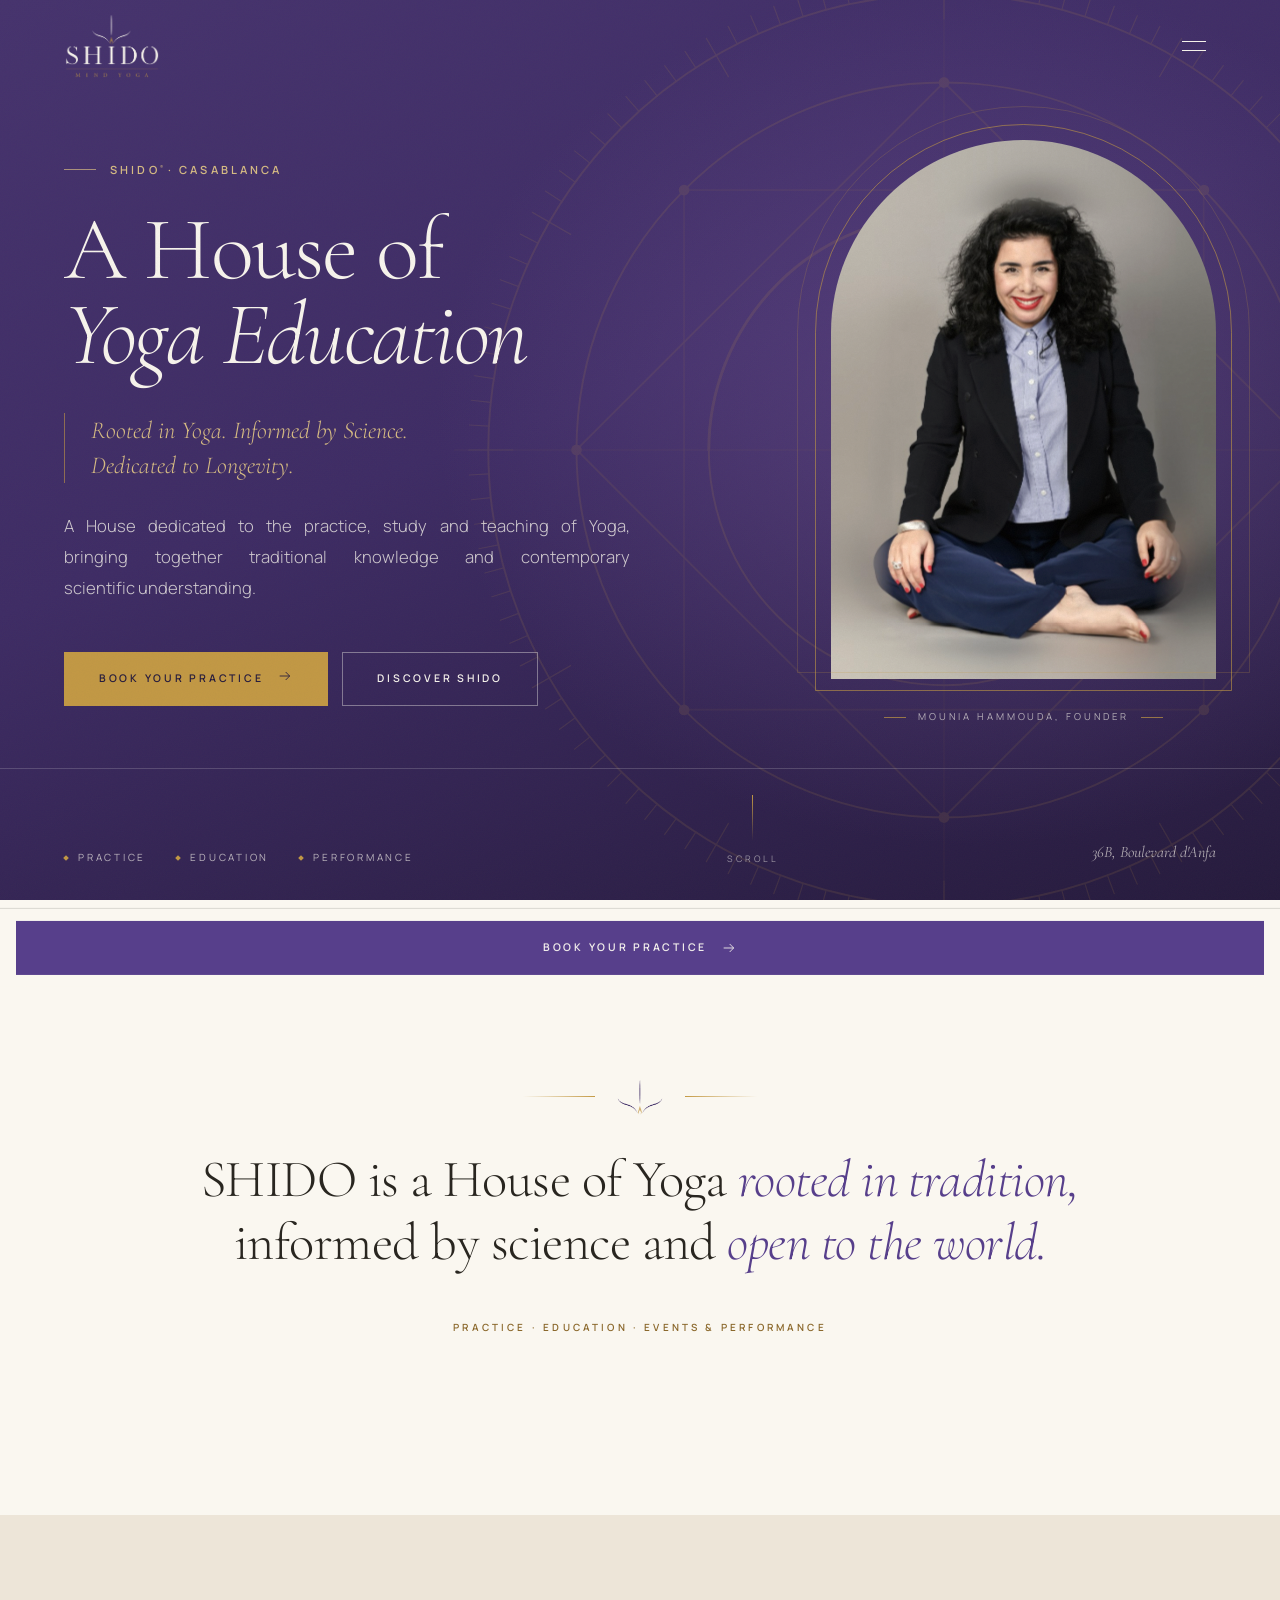
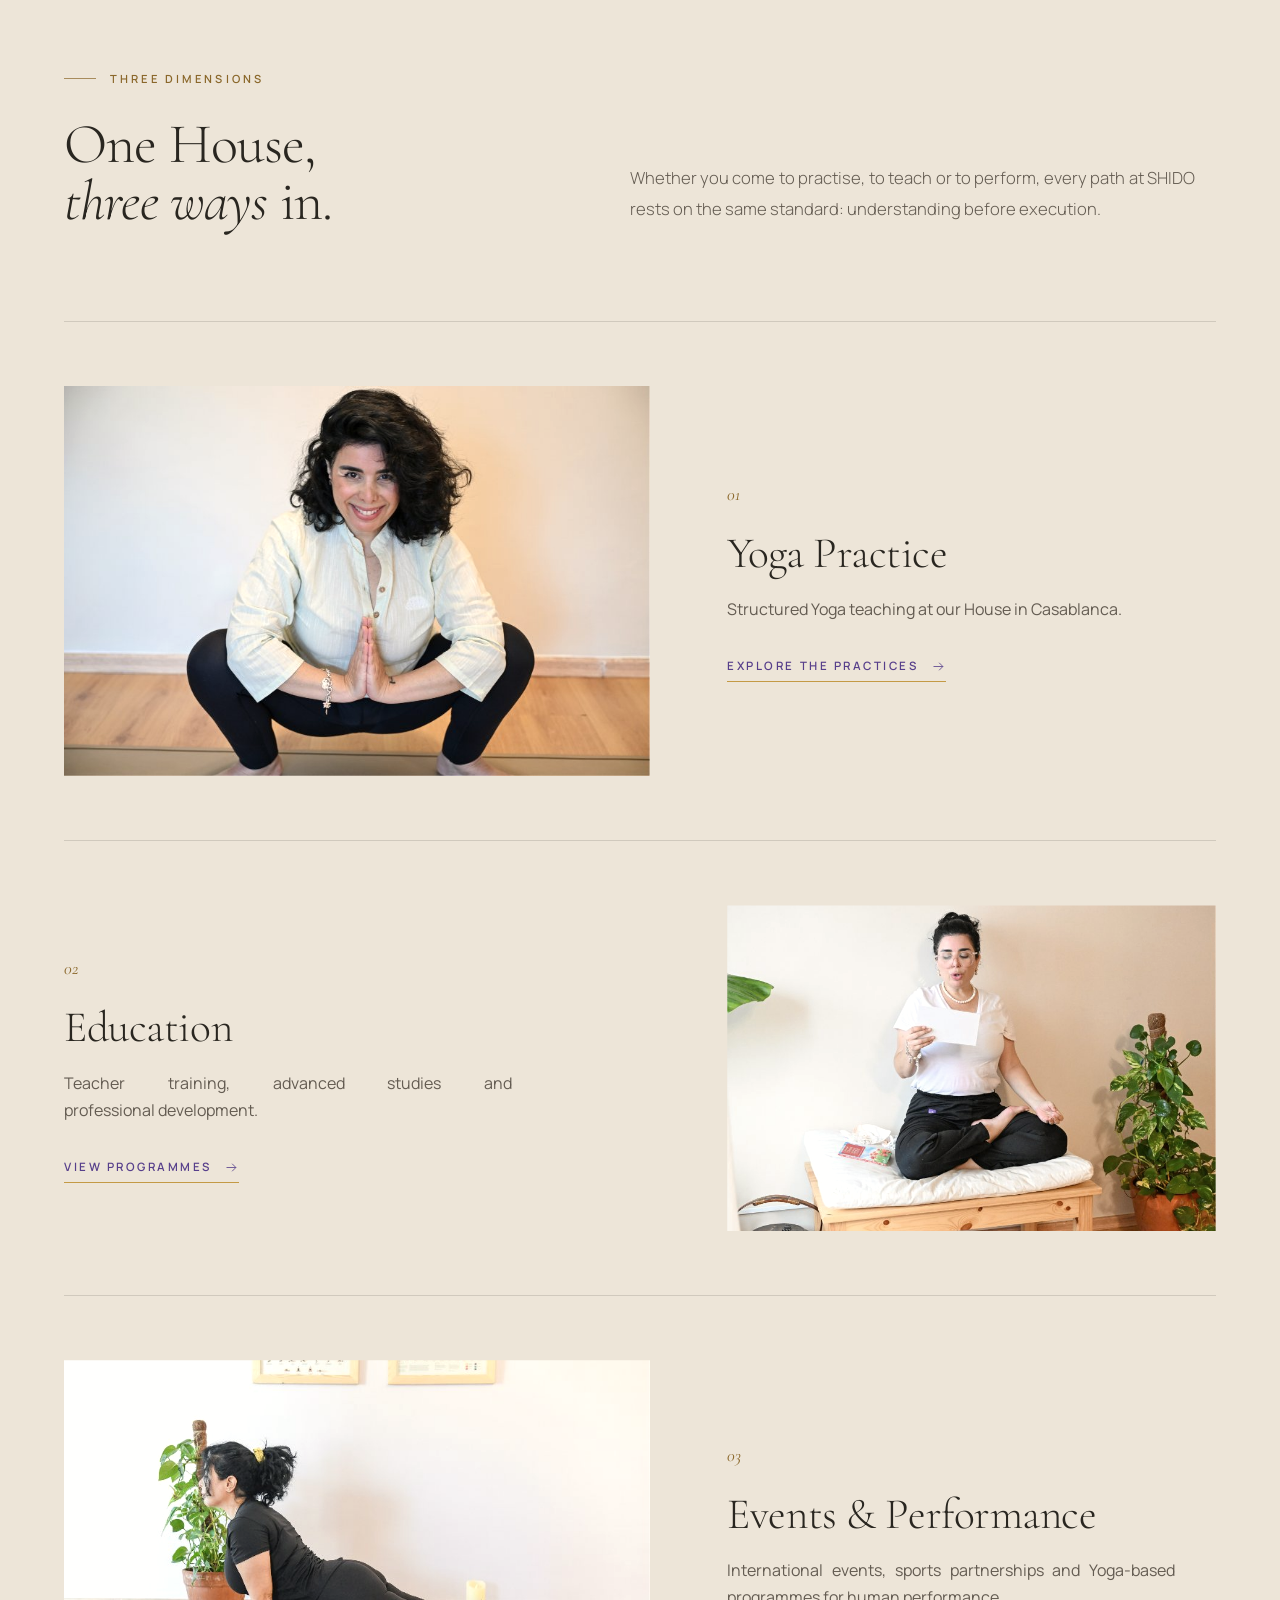
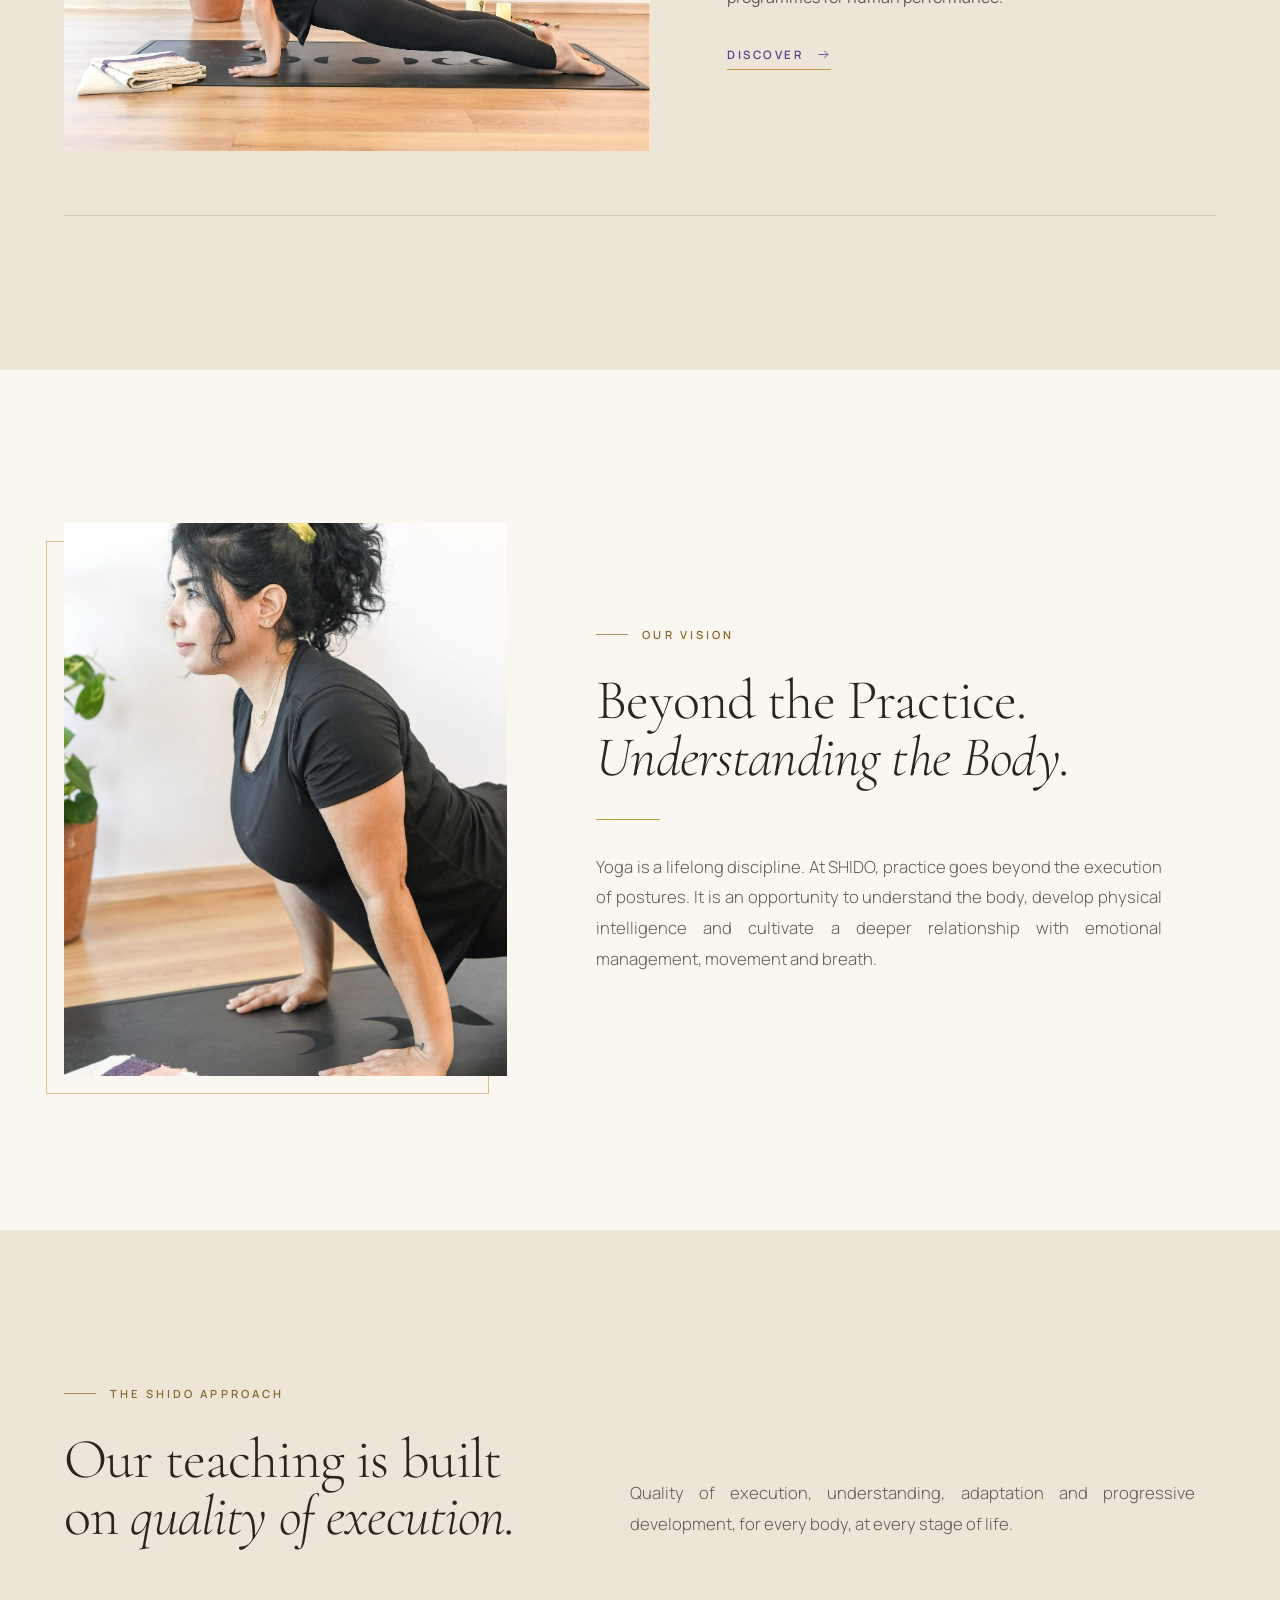
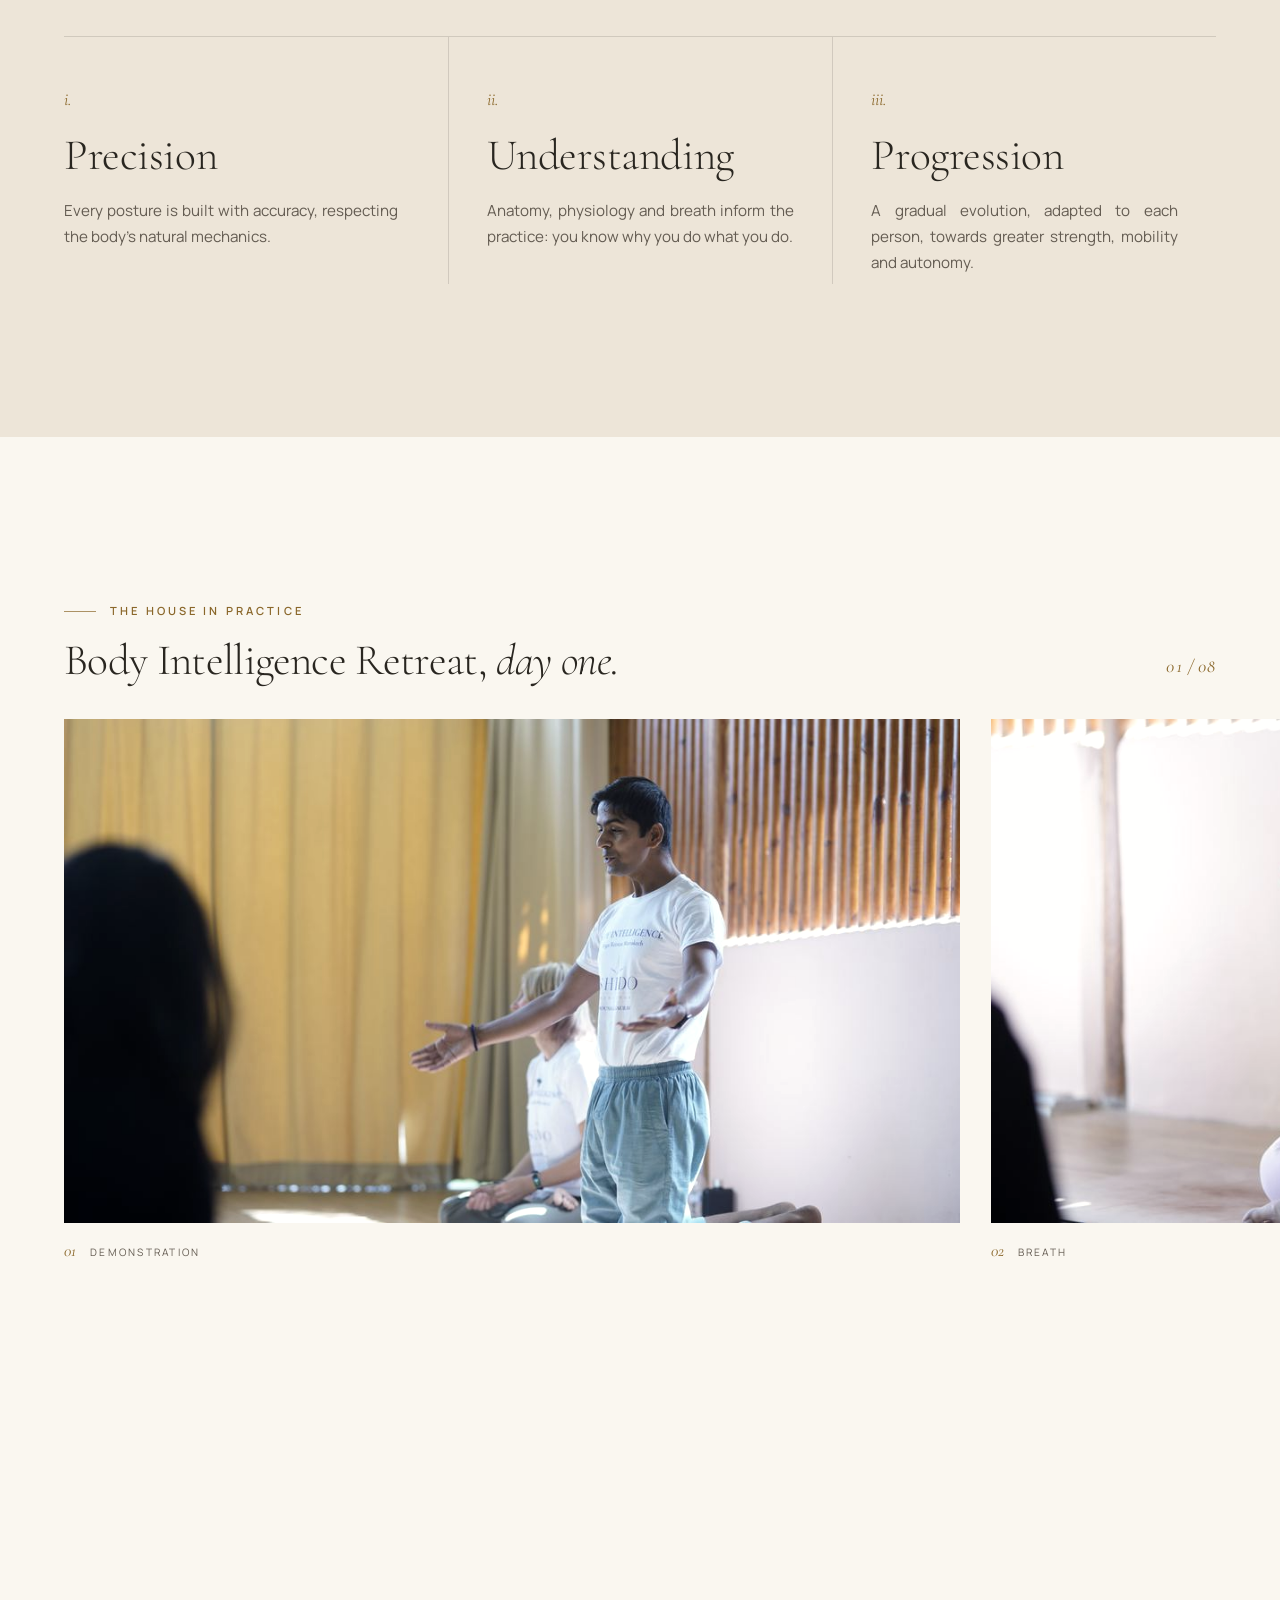
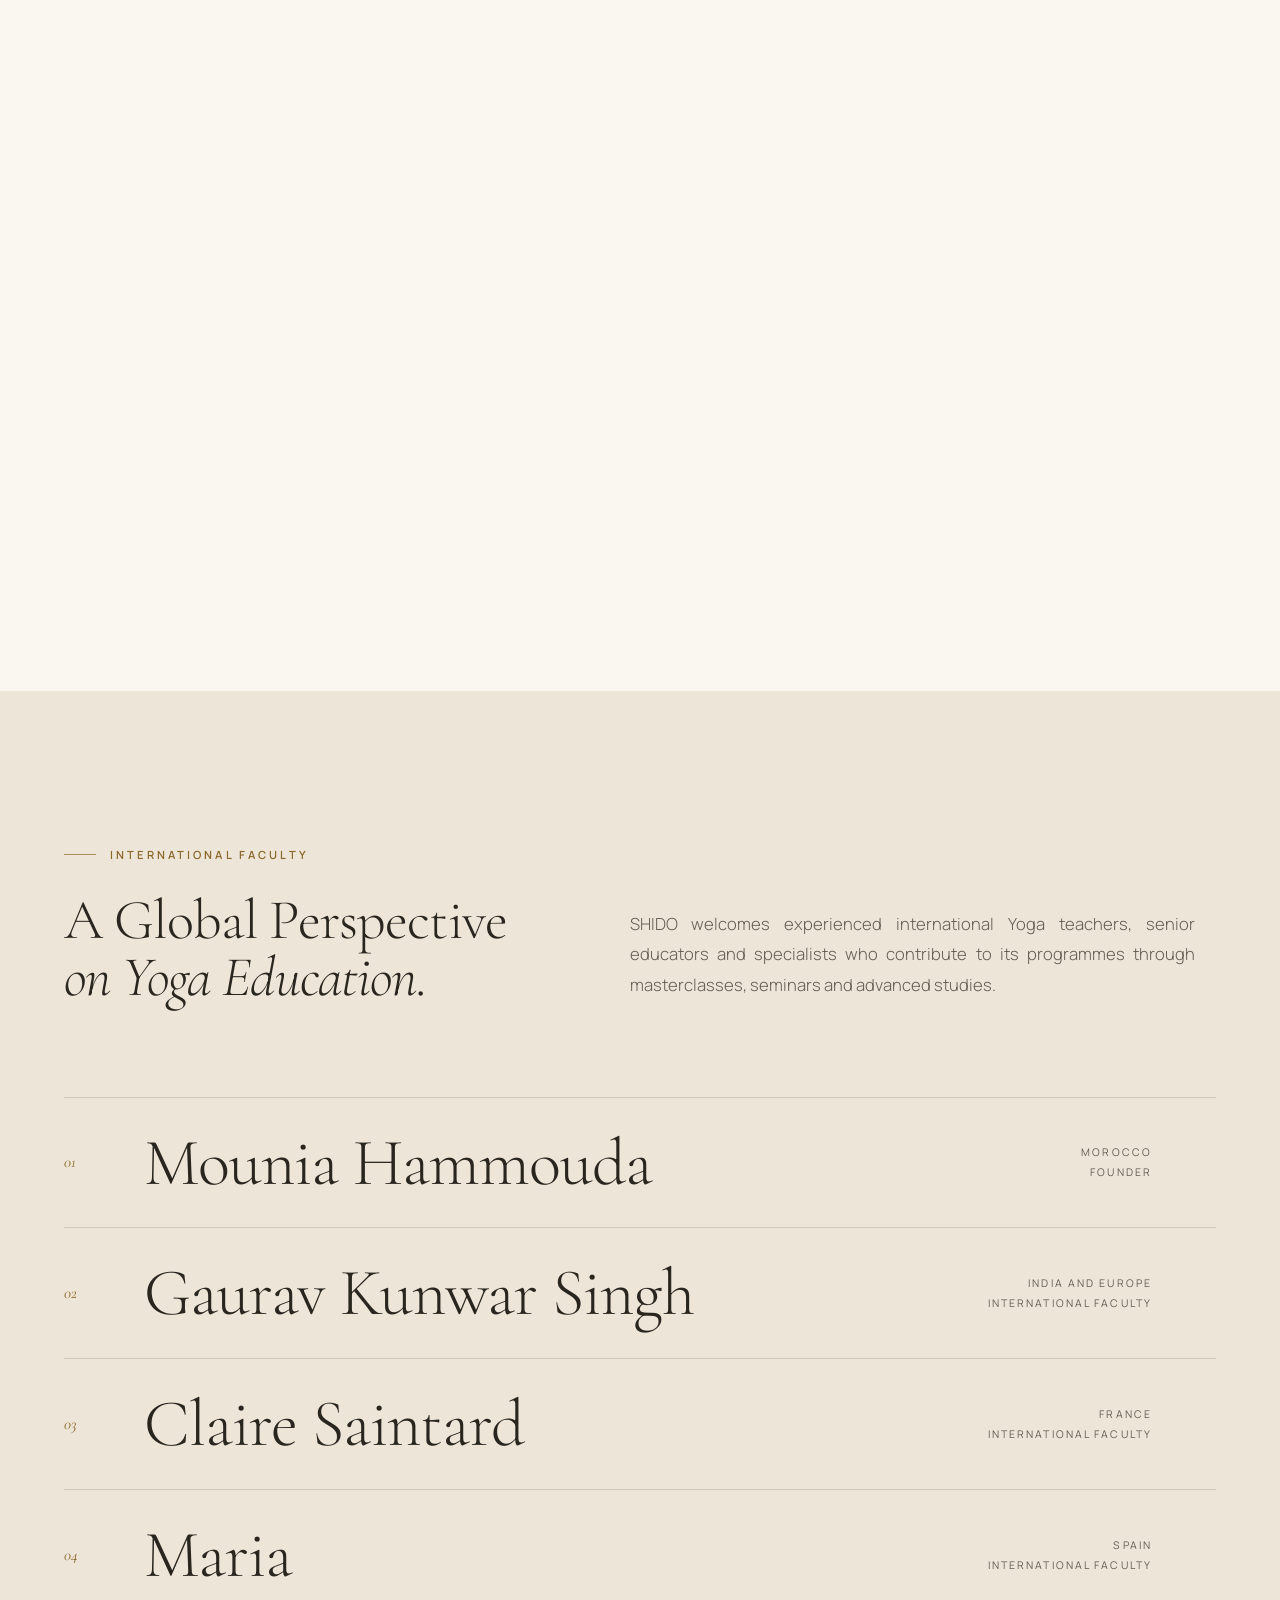
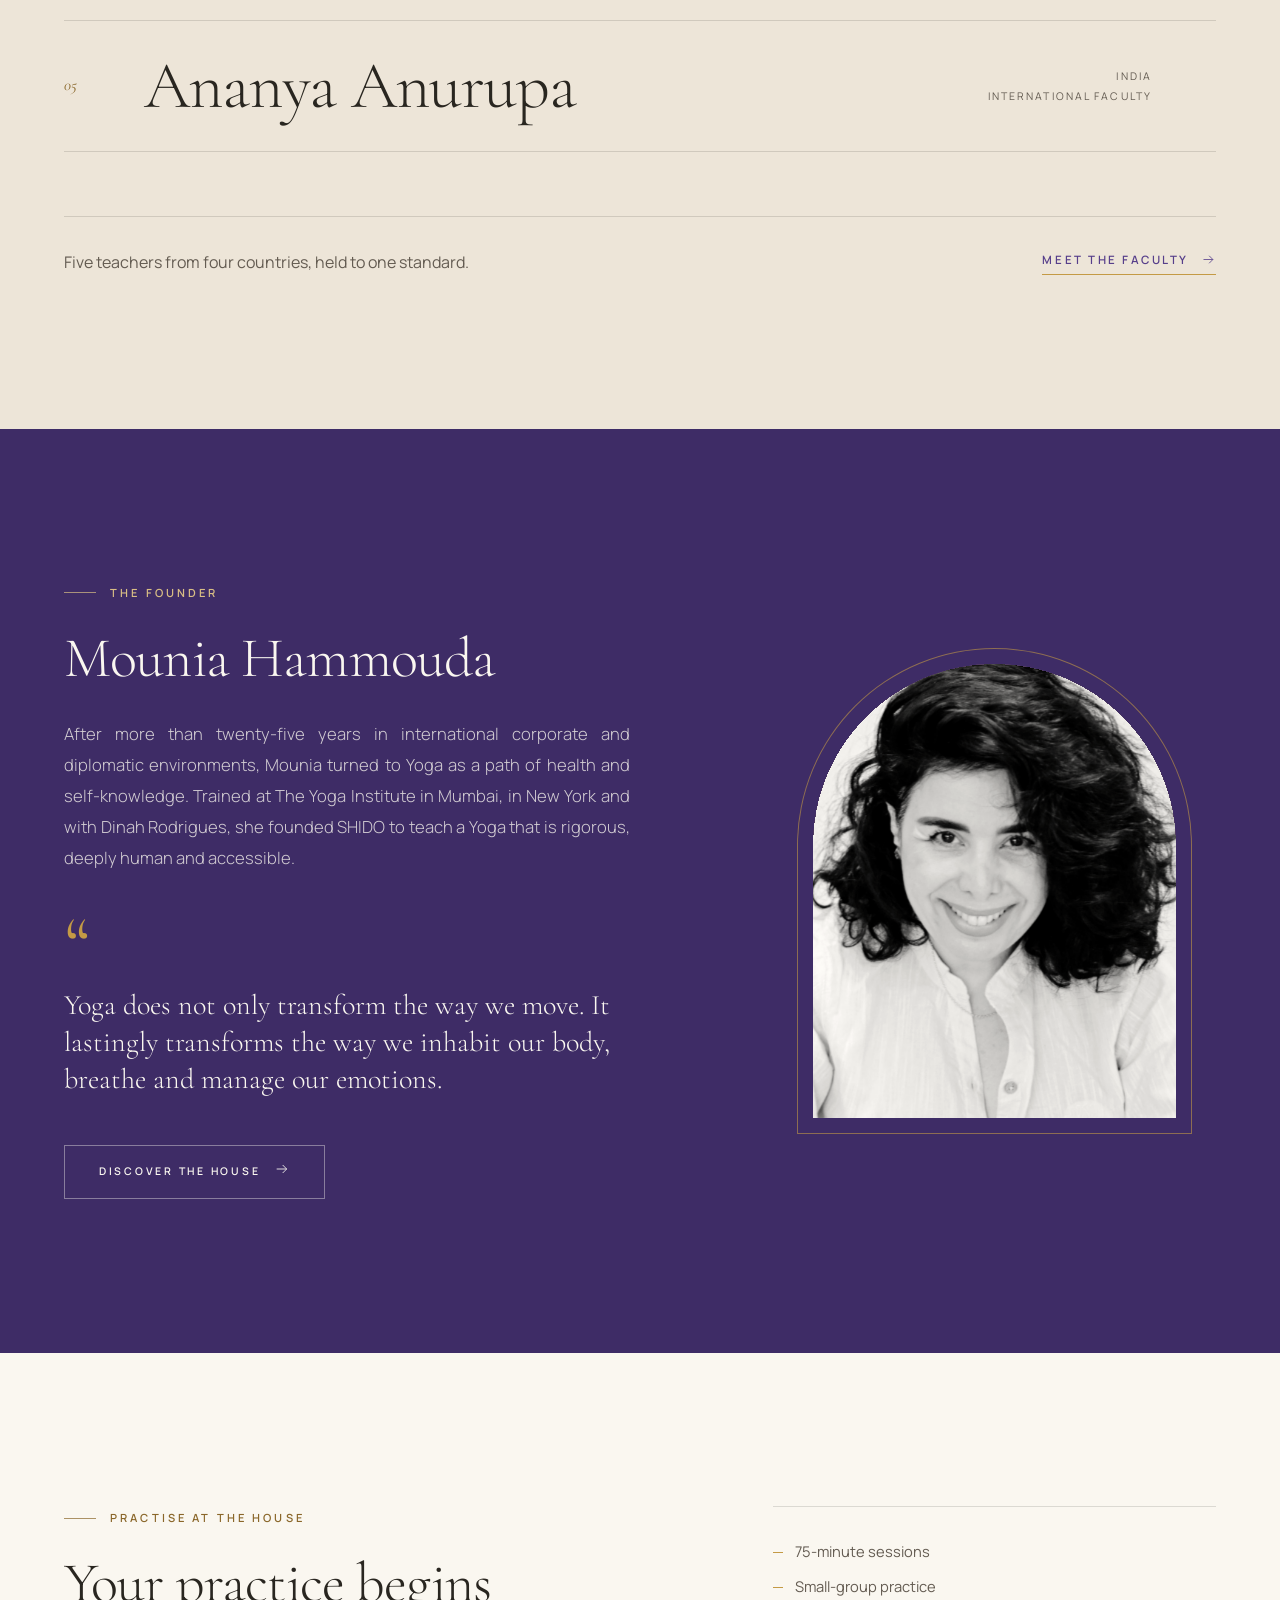
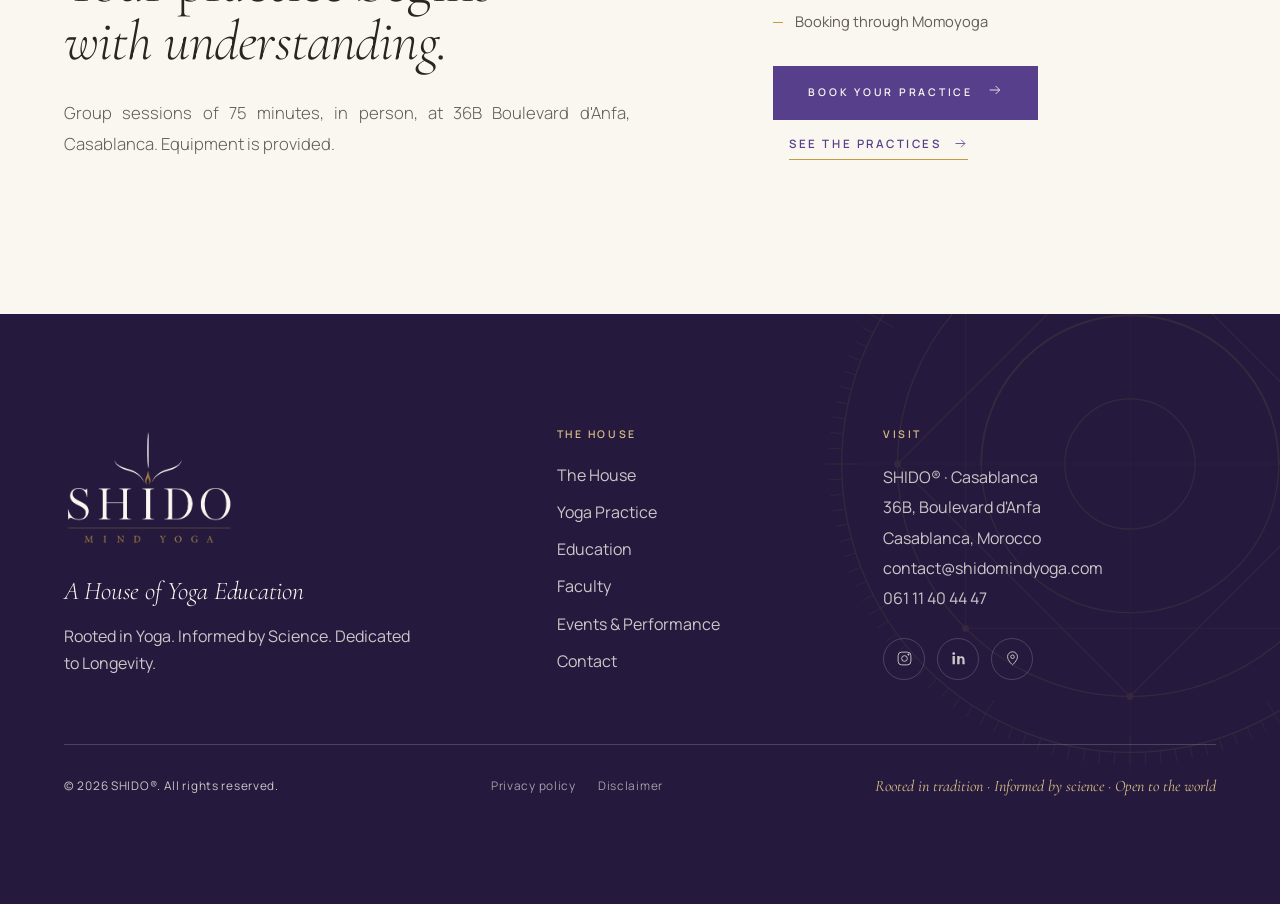
==== index.html @ 337cf028 "Faculty portraits: one framing for all (same face size and eye line) Co-Authored-By: Claude Opus 5.5" ====
<!doctype html>
<html lang="en" class="no-js" data-title-fr="SHIDO® · Une Maison d'Enseignement du Yoga · Casablanca" data-title-es="SHIDO® · Una Casa de Enseñanza del Yoga · Casablanca" data-title-ar="SHIDO® · دار لتعليم اليوغا · الدار البيضاء">
<head>
<meta charset="utf-8">
<meta name="viewport" content="width=device-width, initial-scale=1">
<meta name="robots" content="noindex, nofollow">
<title>SHIDO® · A House of Yoga Education · Casablanca</title>
<meta name="description" content="SHIDO® is an independent House of Yoga Education in Casablanca. Rooted in Yoga. Informed by Science. Dedicated to Longevity.">
<meta property="og:title" content="SHIDO® · A House of Yoga Education">
<meta property="og:description" content="Rooted in Yoga. Informed by Science. Dedicated to Longevity.">
<meta property="og:image" content="https://www.shidomindyoga.com/assets/img/photos/og-share.jpg">
<meta name="theme-color" content="#3E2C66">
<link rel="icon" href="assets/img/favicon.png">
<link rel="apple-touch-icon" href="assets/img/apple-touch-icon.png">
<link rel="preconnect" href="https://fonts.googleapis.com"><link rel="preconnect" href="https://fonts.gstatic.com" crossorigin>
<link href="https://fonts.googleapis.com/css2?family=Cormorant+Garamond:ital,wght@0,300;0,400;0,500;1,300;1,400&family=Manrope:wght@400;500;600&display=swap" rel="stylesheet">
<link rel="stylesheet" href="assets/css/style.css">
</head>
<body data-page="home">
<div id="site-header"></div>

<main id="main">

  <!-- HERO -->
  <section class="hero-home on-dark">
    <img class="plate" src="assets/img/plate-orbit.svg" alt="" aria-hidden="true">
    <div class="wrap">
      <div class="hero-copy">
        <span class="eyebrow light">SHIDO<span class="reg">®</span> · Casablanca</span>
        <h1 data-fr="Une Maison <em>d'Enseignement</em> du Yoga" data-es="Una Casa de <em>Enseñanza del Yoga</em>" data-ar="دارٌ <em>لتعليم اليوغا</em>">A House of <em>Yoga Education</em></h1>
        <p class="tagline" data-fr="Enraciné dans le Yoga. Éclairé par la science.<br>Dédié à la longévité." data-es="Arraigada en el Yoga. Fundamentada en la ciencia.<br>Dedicada a la longevidad." data-ar="متجذّرة في اليوغا. مستنيرة بالعلم.<br>مكرّسة لطول العمر.">Rooted in Yoga. Informed by Science.<br>Dedicated to Longevity.</p>
        <p class="lead" data-fr="Une Maison dédiée à la pratique, à l'étude et à l'enseignement du Yoga, réunissant savoir traditionnel et compréhension scientifique contemporaine." data-es="Una Casa dedicada a la práctica, el estudio y la enseñanza del Yoga, que reúne el saber tradicional y la comprensión científica contemporánea." data-ar="دارٌ مكرّسة لممارسة اليوغا ودراستها وتعليمها، تجمع بين المعرفة التقليدية والفهم العلمي المعاصر.">A House dedicated to the practice, study and teaching of Yoga, bringing together traditional knowledge and contemporary scientific understanding.</p>
        <div class="btn-row">
          <a class="btn gold" data-book><span data-fr="Réserver votre pratique" data-es="Reserve su práctica" data-ar="احجز حصتك">Book Your Practice</span><span data-arrow></span></a>
          <a class="btn ghost light" href="house.html"><span data-fr="Découvrir SHIDO" data-es="Descubrir SHIDO" data-ar="اكتشف SHIDO">Discover SHIDO</span></a>
        </div>
      </div>
      <figure class="hero-arch">
        <div class="arch"><img src="assets/img/photos/mounia-hero-seated.jpg" alt="Mounia Hammouda, founder of SHIDO, seated cross-legged" width="967" height="1354" fetchpriority="high" style="object-position:50% 100%"></div>
        <figcaption class="hero-caption" data-fr="Mounia Hammouda, fondatrice" data-es="Mounia Hammouda, fundadora" data-ar="منية حمودة، المؤسِّسة">Mounia Hammouda, founder</figcaption>
      </figure>
    </div>
    <div class="hero-foot">
      <div class="wrap">
        <div class="hero-pillars">
          <span data-fr="Pratique" data-es="Práctica" data-ar="الممارسة">Practice</span><span data-fr="Formation" data-es="Formación" data-ar="التعليم">Education</span><span data-fr="Performance" data-es="Rendimiento" data-ar="الأداء">Performance</span>
        </div>
        <span class="scroll-cue" aria-hidden="true"><i></i><span data-fr="Défiler" data-es="Desplazar" data-ar="مرِّر">Scroll</span></span>
        <span class="hero-address" dir="ltr">36B, Boulevard d'Anfa</span>
      </div>
    </div>
  </section>

  <!-- MANIFESTO -->
  <section class="manifesto" aria-label="SHIDO in one sentence">
    <div class="wrap">
      <div class="ornament center reveal"><img src="assets/img/shido-mark-dark.png" alt="" aria-hidden="true"></div>
      <p class="statement reveal d1" data-fr="SHIDO est une Maison du Yoga <em>enracinée dans la tradition,</em> éclairée par la science et <em>ouverte sur le monde.</em>" data-es="SHIDO es una Casa del Yoga <em>arraigada en la tradición,</em> fundamentada en la ciencia y <em>abierta al mundo.</em>" data-ar="SHIDO دارٌ لليوغا <em>متجذّرة في التقاليد،</em> مستنيرة بالعلم <em>ومنفتحة على العالم.</em>">SHIDO is a House of Yoga <em>rooted in tradition,</em> informed by science and <em>open to the world.</em></p>
      <p class="sig reveal d2" data-fr="Pratique · Formation · Événements &amp; Performance" data-es="Práctica · Formación · Eventos y Rendimiento" data-ar="الممارسة · التعليم · الفعاليات والأداء">Practice · Education · Events &amp; Performance</p>
    </div>
  </section>

  <!-- THREE DIMENSIONS -->
  <section class="section bg-stone" aria-labelledby="dim-title">
    <div class="wrap">
      <div class="section-head">
        <div>
          <span class="eyebrow reveal" data-fr="Trois dimensions" data-es="Tres dimensiones" data-ar="ثلاثة أبعاد">Three Dimensions</span>
          <h2 id="dim-title" class="reveal" data-fr="Une seule Maison, <em>trois manières</em> d'entrer." data-es="Una sola Casa, <em>tres maneras</em> de entrar." data-ar="دارٌ واحدة، <em>وثلاثة مداخل.</em>">One House, <em>three ways</em> in.</h2>
        </div>
        <p class="lead reveal d1" data-fr="Que vous veniez pratiquer, enseigner ou performer, chaque parcours chez SHIDO repose sur la même exigence : comprendre avant d'exécuter." data-es="Ya venga a practicar, a enseñar o a rendir, cada camino en SHIDO se apoya en la misma exigencia: comprender antes de ejecutar." data-ar="سواء أتيت للممارسة أو للتعليم أو للأداء، فإن كل مسار في SHIDO يقوم على المعيار نفسه: الفهم قبل التنفيذ.">Whether you come to practise, to teach or to perform, every path at SHIDO rests on the same standard: understanding before execution.</p>
      </div>
      <ol class="dim-rows">
        <li class="dim-row reveal">
          <a class="dim-media img-reveal" href="practice.html" tabindex="-1" aria-hidden="true"><img src="assets/img/photos/mounia-squat-wide.jpg" alt="" loading="lazy" width="810" height="540"></a>
          <div class="dim-text">
            <span class="num">01</span>
            <h3 data-fr="Pratique du Yoga" data-es="Práctica de Yoga" data-ar="ممارسة اليوغا">Yoga Practice</h3>
            <p data-fr="Un enseignement structuré du Yoga dans notre Maison à Casablanca." data-es="Una enseñanza estructurada del Yoga en nuestra Casa de Casablanca." data-ar="تعليم منظّم لليوغا في دارنا بالدار البيضاء.">Structured Yoga teaching at our House in Casablanca.</p>
            <a class="link-arrow" href="practice.html" data-arrow><span data-fr="Les pratiques" data-es="Ver las prácticas" data-ar="اكتشف الممارسات">Explore the practices</span></a>
          </div>
        </li>
        <li class="dim-row reveal">
          <a class="dim-media img-reveal" href="education.html" tabindex="-1" aria-hidden="true"><img src="assets/img/photos/mounia-reading.jpg" alt="" loading="lazy" width="810" height="579"></a>
          <div class="dim-text">
            <span class="num">02</span>
            <h3 data-fr="Formation" data-es="Formación" data-ar="التعليم">Education</h3>
            <p data-fr="Formation des enseignants, études avancées et développement professionnel." data-es="Formación de profesores, estudios avanzados y desarrollo profesional." data-ar="تكوين المعلّمين، والدراسات المتقدمة، والتطوير المهني.">Teacher training, advanced studies and professional development.</p>
            <a class="link-arrow" href="education.html" data-arrow><span data-fr="Les programmes" data-es="Ver los programas" data-ar="اطّلع على البرامج">View programmes</span></a>
          </div>
        </li>
        <li class="dim-row reveal">
          <a class="dim-media img-reveal" href="events.html" tabindex="-1" aria-hidden="true"><img src="assets/img/photos/mounia-plank-charts.jpg" alt="" loading="lazy" width="810" height="579"></a>
          <div class="dim-text">
            <span class="num">03</span>
            <h3 data-fr="Événements &amp; Performance" data-es="Eventos y Rendimiento" data-ar="الفعاليات والأداء">Events &amp; Performance</h3>
            <p data-fr="Événements internationaux, partenariats sportifs et programmes de Yoga au service de la performance humaine." data-es="Eventos internacionales, alianzas deportivas y programas basados en el Yoga para el rendimiento humano." data-ar="فعاليات دولية، وشراكات رياضية، وبرامج قائمة على اليوغا من أجل الأداء البشري.">International events, sports partnerships and Yoga-based programmes for human performance.</p>
            <a class="link-arrow" href="events.html" data-arrow><span data-fr="Découvrir" data-es="Descubrir" data-ar="اكتشف">Discover</span></a>
          </div>
        </li>
      </ol>
    </div>
  </section>

  <!-- VISION -->
  <section class="section" aria-labelledby="vision-title">
    <div class="wrap grid-5-7">
      <div class="framed left img-reveal">
        <img class="ratio-45" src="assets/img/photos/mounia-cobra-black.jpg" alt="Mounia in a low cobra, lengthening the spine" loading="lazy" width="771" height="1080">
      </div>
      <div>
        <span class="eyebrow reveal" data-fr="Notre vision" data-es="Nuestra visión" data-ar="رؤيتنا">Our Vision</span>
        <h2 id="vision-title" class="reveal" data-fr="Au-delà de la pratique. <em>Comprendre le corps.</em>" data-es="Más allá de la práctica. <em>Comprender el cuerpo.</em>" data-ar="ما وراء الممارسة. <em>فهم الجسد.</em>">Beyond the Practice. <em>Understanding the Body.</em></h2>
        <hr class="rule reveal">
        <p class="lead reveal d1" data-fr="Le Yoga est une discipline de toute une vie. Chez SHIDO, la pratique va au-delà de l'exécution des postures. Elle est l'occasion de comprendre le corps, de développer une intelligence physique et de cultiver une relation plus profonde à la gestion des émotions, au mouvement et au souffle." data-es="El Yoga es una disciplina para toda la vida. En SHIDO, la práctica va más allá de la ejecución de las posturas. Es una oportunidad para comprender el cuerpo, desarrollar la inteligencia física y cultivar una relación más profunda con la gestión de las emociones, el movimiento y la respiración." data-ar="اليوغا نظامٌ يمتد مدى الحياة. في SHIDO، تتجاوز الممارسة تنفيذ الوضعيات؛ فهي فرصة لفهم الجسد، وتنمية الذكاء الجسدي، وبناء علاقة أعمق مع إدارة الانفعالات والحركة والتنفّس.">Yoga is a lifelong discipline. At SHIDO, practice goes beyond the execution of postures. It is an opportunity to understand the body, develop physical intelligence and cultivate a deeper relationship with emotional management, movement and breath.</p>
      </div>
    </div>
  </section>

  <!-- APPROACH -->
  <section class="section bg-stone" aria-labelledby="approach-title">
    <div class="wrap">
      <div class="section-head">
        <div>
          <span class="eyebrow reveal" data-fr="L'approche SHIDO" data-es="El enfoque SHIDO" data-ar="منهج SHIDO">The SHIDO Approach</span>
          <h2 id="approach-title" class="reveal" data-fr="Notre enseignement repose sur la <em>qualité d'exécution.</em>" data-es="Nuestra enseñanza se basa en la <em>calidad de la ejecución.</em>" data-ar="يقوم تعليمنا على <em>جودة التنفيذ.</em>">Our teaching is built on <em>quality of execution.</em></h2>
        </div>
        <p class="lead reveal d1" data-fr="Qualité d'exécution, compréhension, adaptation et développement progressif, pour chaque corps, à chaque étape de la vie." data-es="Calidad de ejecución, comprensión, adaptación y desarrollo progresivo, para cada cuerpo y en cada etapa de la vida." data-ar="جودة التنفيذ، والفهم، والتكيّف، والتطوّر التدريجي، لكل جسد وفي كل مرحلة من مراحل الحياة.">Quality of execution, understanding, adaptation and progressive development, for every body, at every stage of life.</p>
      </div>
      <div class="triad">
        <div class="reveal">
          <span class="roman">i.</span>
          <h3 data-fr="Précision" data-es="Precisión" data-ar="الدقة">Precision</h3>
          <p data-fr="Chaque posture est construite avec justesse, dans le respect du fonctionnement naturel du corps." data-es="Cada postura se construye con exactitud, respetando la mecánica natural del cuerpo." data-ar="تُبنى كل وضعية بدقة، مع احترام الميكانيكا الطبيعية للجسد.">Every posture is built with accuracy, respecting the body's natural mechanics.</p>
        </div>
        <div class="reveal d1">
          <span class="roman">ii.</span>
          <h3 data-fr="Compréhension" data-es="Comprensión" data-ar="الفهم">Understanding</h3>
          <p data-fr="Anatomie, physiologie et souffle éclairent la pratique : on sait pourquoi l'on fait ce que l'on fait." data-es="La anatomía, la fisiología y la respiración guían la práctica: se sabe por qué se hace lo que se hace." data-ar="التشريح وعلم وظائف الأعضاء والتنفّس تُنير الممارسة: فتعرف لماذا تفعل ما تفعل.">Anatomy, physiology and breath inform the practice: you know why you do what you do.</p>
        </div>
        <div class="reveal d2">
          <span class="roman">iii.</span>
          <h3 data-fr="Progression" data-es="Progresión" data-ar="التدرّج">Progression</h3>
          <p data-fr="Une évolution graduelle, adaptée à chacun, vers davantage de force, de mobilité et d'autonomie." data-es="Una evolución gradual, adaptada a cada persona, hacia más fuerza, movilidad y autonomía." data-ar="تطوّر تدريجي يناسب كل شخص، نحو مزيد من القوة والحركية والاستقلالية.">A gradual evolution, adapted to each person, towards greater strength, mobility and autonomy.</p>
        </div>
      </div>
    </div>
  </section>

  <!-- GALLERY: slides sideways as you scroll -->
  <section class="gallery" aria-labelledby="gallery-title">
    <div class="gallery-pin">
      <div class="wrap gallery-head">
        <div>
          <span class="eyebrow" data-fr="La Maison en pratique" data-es="La Casa en práctica" data-ar="الدار في الممارسة">The House in practice</span>
          <h2 id="gallery-title" data-fr="Retraite Body Intelligence, <em>premier jour.</em>" data-es="Retiro Body Intelligence, <em>primer día.</em>" data-ar="خلوة Body Intelligence، <em>اليوم الأول.</em>">Body Intelligence Retreat, <em>day one.</em></h2>
        </div>
        <span class="gallery-count" aria-hidden="true">01 / 08</span>
      </div>
      <div class="gallery-track">
        <figure class="g-item"><div class="g-img"><img src="assets/img/photos/retreat/retreat-01.jpg" srcset="assets/img/photos/retreat/retreat-01-s.jpg 1000w, assets/img/photos/retreat/retreat-01.jpg 2000w" sizes="(max-width: 640px) 92vw, 72vw" alt="A teacher demonstrating a standing posture to the group" loading="lazy" width="2000" height="1125"></div><figcaption><b>01</b><span data-fr="Démonstration" data-es="Demostración" data-ar="عرض توضيحي">Demonstration</span></figcaption></figure>
        <figure class="g-item"><div class="g-img"><img src="assets/img/photos/retreat/retreat-02.jpg" srcset="assets/img/photos/retreat/retreat-02-s.jpg 1000w, assets/img/photos/retreat/retreat-02.jpg 2000w" sizes="(max-width: 640px) 92vw, 72vw" alt="Mounia seated, explaining a breathing practice with open hands" loading="lazy" width="2000" height="1125"></div><figcaption><b>02</b><span data-fr="Le souffle" data-es="La respiración" data-ar="التنفّس">Breath</span></figcaption></figure>
        <figure class="g-item"><div class="g-img"><img src="assets/img/photos/retreat/retreat-03.jpg" srcset="assets/img/photos/retreat/retreat-03-s.jpg 1000w, assets/img/photos/retreat/retreat-03.jpg 2000w" sizes="(max-width: 640px) 92vw, 72vw" alt="The practice room, students seated on their mats" loading="lazy" width="2000" height="1125"></div><figcaption><b>03</b><span data-fr="La salle" data-es="La sala" data-ar="القاعة">The room</span></figcaption></figure>
        <figure class="g-item"><div class="g-img"><img src="assets/img/photos/retreat/retreat-05.jpg" srcset="assets/img/photos/retreat/retreat-05-s.jpg 1000w, assets/img/photos/retreat/retreat-05.jpg 2000w" sizes="(max-width: 640px) 92vw, 72vw" alt="The group standing with arms raised, facing the mirror" loading="lazy" width="2000" height="1125"></div><figcaption><b>04</b><span data-fr="Séquence debout" data-es="Secuencia de pie" data-ar="تسلسل الوقوف">Standing sequence</span></figcaption></figure>
        <figure class="g-item"><div class="g-img"><img src="assets/img/photos/retreat/retreat-06.jpg" srcset="assets/img/photos/retreat/retreat-06-s.jpg 1000w, assets/img/photos/retreat/retreat-06.jpg 2000w" sizes="(max-width: 640px) 92vw, 72vw" alt="Students reaching overhead in unison" loading="lazy" width="2000" height="1125"></div><figcaption><b>05</b><span data-fr="Bras levés" data-es="Brazos elevados" data-ar="رفع الذراعين">Arms overhead</span></figcaption></figure>
        <figure class="g-item"><div class="g-img"><img src="assets/img/photos/retreat/retreat-07.jpg" srcset="assets/img/photos/retreat/retreat-07-s.jpg 1000w, assets/img/photos/retreat/retreat-07.jpg 2000w" sizes="(max-width: 640px) 92vw, 72vw" alt="Mounia adjusting a student's alignment" loading="lazy" width="2000" height="1125"></div><figcaption><b>06</b><span data-fr="Ajustement" data-es="Ajuste" data-ar="تصحيح الوضعية">Adjustment</span></figcaption></figure>
        <figure class="g-item"><div class="g-img"><img src="assets/img/photos/retreat/retreat-08.jpg" srcset="assets/img/photos/retreat/retreat-08-s.jpg 1000w, assets/img/photos/retreat/retreat-08.jpg 2000w" sizes="(max-width: 640px) 92vw, 72vw" alt="A student mid-movement, arms open" loading="lazy" width="2000" height="1125"></div><figcaption><b>07</b><span data-fr="En mouvement" data-es="En movimiento" data-ar="في الحركة">In movement</span></figcaption></figure>
        <figure class="g-item"><div class="g-img"><img src="assets/img/photos/retreat/retreat-09.jpg" srcset="assets/img/photos/retreat/retreat-09-s.jpg 1000w, assets/img/photos/retreat/retreat-09.jpg 2000w" sizes="(max-width: 640px) 92vw, 72vw" alt="Mounia teaching with arms open wide" loading="lazy" width="2000" height="1125"></div><figcaption><b>08</b><span data-fr="L'enseignement" data-es="La enseñanza" data-ar="التعليم">Teaching</span></figcaption></figure>
      </div>
    </div>
  </section>

  <!-- FACULTY -->
  <section class="section bg-stone" aria-labelledby="faculty-title">
    <div class="wrap">
      <div class="section-head">
        <div>
          <span class="eyebrow reveal" data-fr="Corps enseignant international" data-es="Profesorado internacional" data-ar="هيئة تدريس دولية">International Faculty</span>
          <h2 id="faculty-title" class="reveal" data-fr="Un regard international <em>sur la formation au Yoga.</em>" data-es="Una mirada internacional <em>sobre la enseñanza del Yoga.</em>" data-ar="منظور عالمي <em>لتعليم اليوغا.</em>">A Global Perspective <em>on Yoga Education.</em></h2>
        </div>
        <p class="lead reveal d1" data-fr="SHIDO accueille des enseignants de Yoga internationaux expérimentés, des formateurs confirmés et des spécialistes qui contribuent à ses programmes à travers masterclasses, séminaires et études avancées." data-es="SHIDO acoge a profesores de Yoga internacionales con experiencia, formadores reconocidos y especialistas que contribuyen a sus programas a través de masterclasses, seminarios y estudios avanzados." data-ar="تستقبل SHIDO معلّمي يوغا دوليين ذوي خبرة، ومكوِّنين مرموقين، ومتخصصين يسهمون في برامجها من خلال دروس متقدمة وندوات ودراسات متقدمة.">SHIDO welcomes experienced international Yoga teachers, senior educators and specialists who contribute to its programmes through masterclasses, seminars and advanced studies.</p>
      </div>
      <ol class="fac-showcase">
        <li><a href="faculty.html#fac-mounia" data-img="assets/img/photos/faculty-mounia.jpg" data-pos="50% 50%">
          <span class="fs-n">01</span>
          <img class="fs-thumb" src="assets/img/photos/faculty-mounia.jpg" alt="" loading="lazy" style="object-position:50% 50%">
          <span class="fs-name">Mounia Hammouda</span>
          <span class="fs-meta" data-fr="Maroc<br>Fondatrice" data-es="Marruecos<br>Fundadora" data-ar="المغرب<br>المؤسِّسة">Morocco<br>Founder</span>
          <span class="fs-arrow" data-arrow></span>
        </a></li>
        <li><a href="faculty.html#fac-gaurav" data-img="assets/img/photos/faculty-gaurav.jpg" data-pos="50% 50%">
          <span class="fs-n">02</span>
          <img class="fs-thumb" src="assets/img/photos/faculty-gaurav.jpg" alt="" loading="lazy" style="object-position:50% 50%">
          <span class="fs-name">Gaurav Kunwar Singh</span>
          <span class="fs-meta" data-fr="Inde et Europe<br>Corps enseignant international" data-es="India y Europa<br>Profesorado internacional" data-ar="الهند وأوروبا<br>هيئة التدريس الدولية">India and Europe<br>International Faculty</span>
          <span class="fs-arrow" data-arrow></span>
        </a></li>
        <li><a href="faculty.html#fac-claire" data-img="assets/img/photos/faculty-claire.jpg" data-pos="50% 50%">
          <span class="fs-n">03</span>
          <img class="fs-thumb" src="assets/img/photos/faculty-claire.jpg" alt="" loading="lazy" style="object-position:50% 50%">
          <span class="fs-name">Claire Saintard</span>
          <span class="fs-meta" data-fr="France<br>Corps enseignant international" data-es="Francia<br>Profesorado internacional" data-ar="فرنسا<br>هيئة التدريس الدولية">France<br>International Faculty</span>
          <span class="fs-arrow" data-arrow></span>
        </a></li>
        <li><a href="faculty.html#fac-maria" data-img="assets/img/photos/faculty-maria.jpg" data-pos="50% 50%">
          <span class="fs-n">04</span>
          <img class="fs-thumb" src="assets/img/photos/faculty-maria.jpg" alt="" loading="lazy" style="object-position:50% 50%">
          <span class="fs-name">Maria</span>
          <span class="fs-meta" data-fr="Espagne<br>Corps enseignant international" data-es="España<br>Profesorado internacional" data-ar="إسبانيا<br>هيئة التدريس الدولية">Spain<br>International Faculty</span>
          <span class="fs-arrow" data-arrow></span>
        </a></li>
        <li><a href="faculty.html#fac-ananya" data-img="assets/img/photos/faculty-ananya.jpg" data-pos="50% 50%">
          <span class="fs-n">05</span>
          <img class="fs-thumb" src="assets/img/photos/faculty-ananya.jpg" alt="" loading="lazy" style="object-position:50% 50%">
          <span class="fs-name">Ananya Anurupa</span>
          <span class="fs-meta" data-fr="Inde<br>Corps enseignant international" data-es="India<br>Profesorado internacional" data-ar="الهند<br>هيئة التدريس الدولية">India<br>International Faculty</span>
          <span class="fs-arrow" data-arrow></span>
        </a></li>
      </ol>
      <div class="fs-float" aria-hidden="true"><div class="fs-frame"></div></div>
      <div class="section-foot reveal">
        <p data-fr="Cinq enseignants, de quatre pays, réunis par la même exigence." data-es="Cinco profesores, de cuatro países, unidos por la misma exigencia." data-ar="خمسة معلّمين من أربعة بلدان، يجمعهم المعيار نفسه.">Five teachers from four countries, held to one standard.</p>
        <a class="link-arrow" href="faculty.html" data-arrow><span data-fr="Rencontrer le corps enseignant" data-es="Conocer al profesorado" data-ar="تعرّف على هيئة التدريس">Meet the faculty</span></a>
      </div>
    </div>
  </section>

  <!-- FOUNDER -->
  <section class="section bg-violet on-dark" aria-labelledby="founder-title">
    <div class="wrap grid-7-5">
      <div>
        <span class="eyebrow reveal" data-fr="La fondatrice" data-es="La fundadora" data-ar="المؤسِّسة">The Founder</span>
        <h2 id="founder-title" class="reveal">Mounia Hammouda</h2>
        <p class="lead reveal d1 mt-4" data-fr="Après plus de vingt-cinq ans dans des environnements internationaux, entre entreprises et organisations diplomatiques, Mounia s'est tournée vers le Yoga comme voie de santé et de connaissance de soi. Formée au Yoga Institute de Mumbai, à New York et auprès de Dinah Rodrigues, elle a fondé SHIDO pour transmettre un Yoga exigeant, profondément humain et accessible." data-es="Tras más de veinticinco años en entornos internacionales, entre empresas y organizaciones diplomáticas, Mounia se volcó en el Yoga como camino de salud y de conocimiento de sí misma. Formada en The Yoga Institute de Bombay, en Nueva York y con Dinah Rodrigues, fundó SHIDO para transmitir un Yoga riguroso, profundamente humano y accesible." data-ar="بعد أكثر من خمسة وعشرين عامًا في بيئات دولية بين الشركات والمنظمات الدبلوماسية، اتجهت منية إلى اليوغا بوصفها طريقًا للصحة ومعرفة الذات. تلقّت تكوينها في معهد اليوغا بمومباي وفي نيويورك ولدى دينا رودريغيز، وأسّست SHIDO لتنقل يوغا صارمة وإنسانية عميقة وفي متناول الجميع.">After more than twenty-five years in international corporate and diplomatic environments, Mounia turned to Yoga as a path of health and self-knowledge. Trained at The Yoga Institute in Mumbai, in New York and with Dinah Rodrigues, she founded SHIDO to teach a Yoga that is rigorous, deeply human and accessible.</p>
        <div class="quote reveal d2 mt-5">
          <blockquote style="font-size:clamp(1.4rem,2.2vw,1.9rem)" data-fr="Le Yoga ne transforme pas seulement notre manière de bouger. Il transforme durablement notre manière d'habiter notre corps, de respirer et de gérer nos émotions." data-es="El Yoga no solo transforma nuestra manera de movernos. Transforma de forma duradera la manera en que habitamos nuestro cuerpo, respiramos y gestionamos nuestras emociones." data-ar="لا تغيّر اليوغا طريقة حركتنا فحسب، بل تغيّر على نحوٍ دائم طريقة سكننا في أجسادنا، وتنفّسنا، وإدارتنا لانفعالاتنا.">Yoga does not only transform the way we move. It lastingly transforms the way we inhabit our body, breathe and manage our emotions.</blockquote>
        </div>
        <div class="btn-row reveal d3">
          <a class="btn ghost" href="house.html"><span data-fr="Découvrir la Maison" data-es="Descubrir la Casa" data-ar="اكتشف الدار">Discover The House</span><span data-arrow></span></a>
        </div>
      </div>
      <figure class="framed img-reveal arch">
        <img class="ratio-45" src="assets/img/photos/mounia-portrait-bw.jpg" alt="Portrait of Mounia Hammouda, founder of SHIDO" loading="lazy" width="1080" height="1350">
      </figure>
    </div>
  </section>

  <!-- BOOKING -->
  <section class="section" aria-labelledby="cta-title">
    <div class="wrap cta-split">
      <div>
        <span class="eyebrow reveal" data-fr="Pratiquer à la Maison" data-es="Practicar en la Casa" data-ar="مارِس في الدار">Practise at the House</span>
        <h2 id="cta-title" class="reveal" data-fr="Votre pratique commence <em>par la compréhension.</em>" data-es="Su práctica comienza <em>por la comprensión.</em>" data-ar="تبدأ ممارستك <em>بالفهم.</em>">Your practice begins <em>with understanding.</em></h2>
        <p class="lead reveal d1" data-fr="Des séances de 75 minutes en groupe, en présentiel, au 36B Boulevard d'Anfa à Casablanca. Le matériel est fourni." data-es="Sesiones de 75 minutos en grupo, presenciales, en el 36B Boulevard d'Anfa, Casablanca. El material está incluido." data-ar="حصص جماعية مدتها 75 دقيقة، حضوريًا، في 36B شارع أنفا بالدار البيضاء. المعدات متوفرة.">Group sessions of 75 minutes, in person, at 36B Boulevard d'Anfa, Casablanca. Equipment is provided.</p>
      </div>
      <div class="cta-aside reveal d2">
        <ul class="lines">
          <li data-fr="Séances de 75 minutes" data-es="Sesiones de 75 minutos" data-ar="حصص مدتها 75 دقيقة">75-minute sessions</li>
          <li data-fr="Pratique en petit groupe" data-es="Práctica en grupos reducidos" data-ar="ممارسة في مجموعات صغيرة">Small-group practice</li>
          <li data-fr="Réservation via Momoyoga" data-es="Reserva a través de Momoyoga" data-ar="الحجز عبر Momoyoga">Booking through Momoyoga</li>
        </ul>
        <div class="btn-row">
          <a class="btn" data-book><span data-fr="Réserver votre pratique" data-es="Reserve su práctica" data-ar="احجز حصتك">Book Your Practice</span><span data-arrow></span></a>
          <a class="link-arrow" href="practice.html" data-arrow><span data-fr="Voir les pratiques" data-es="Ver las prácticas" data-ar="اطّلع على الممارسات">See the practices</span></a>
        </div>
      </div>
    </div>
  </section>

</main>

<div id="site-footer"></div>
<script src="assets/js/main.js"></script>
</body>
</html>
---- assets/css/style.css ----
/* ==========================================================================
   SHIDO® — A House of Yoga Education
   Design system: "Royal Editorial" — ivory & stone grounds, royal violet
   signature, matte gold detailing, Cormorant Garamond + Manrope.
   Four languages (EN · FR · ES · AR); Arabic runs right-to-left, so the
   layout uses logical properties throughout.
   ========================================================================== */

:root {
  /* Palette — brand direction (65% neutrals · 20% violet · 10% photo · 5% gold) */
  --ivory: #FAF7F0;
  --stone: #EDE5D8;      /* Beige pierre */
  --sand: #D6C3A4;       /* Beige sable */
  --violet: #573F8B;     /* Violet royal — signature */
  --violet-deep: #3E2C66;
  --violet-ink: #251A3D;
  --violet-bright: #8060A8;
  --gold: #C49A45;       /* Or mat */
  --gold-soft: #D9BE85;
  --gold-ink: #8A672A;   /* gold for small text on light grounds (AA) */
  --charcoal: #292620;
  --muted: #645C52;
  --line: rgba(41, 38, 32, .14);
  --line-light: rgba(250, 247, 240, .18);
  --gold-line: rgba(196, 154, 69, .6);
  --frame-bg: var(--ivory);  /* matches the section ground behind a framed image */
  /* One warm, quiet grade so every photograph reads as one series */
  --grade: saturate(.86) contrast(1.04) sepia(.06);

  /* Type */
  --serif: "Cormorant Garamond", "Cormorant", Garamond, "Times New Roman", serif;
  --sans: "Manrope", "Helvetica Neue", Arial, sans-serif;

  /* One spacing scale — every margin and gap on the site is one of these steps */
  --s1: 8px; --s2: 16px; --s3: 24px; --s4: 32px; --s5: 48px; --s6: 64px; --s7: 96px; --s8: 128px;
  --gutter: clamp(20px, 5vw, 72px);
  --maxw: 1320px;
  --section: clamp(var(--s7), 12vw, 168px);
  --head-gap: clamp(var(--s5), 7vw, var(--s7));
  --header-h: 92px;
  --ease: cubic-bezier(.22, .61, .36, 1);
}

*, *::before, *::after { box-sizing: border-box; }
html { -webkit-text-size-adjust: 100%; scroll-behavior: smooth; }
body {
  margin: 0;
  background: var(--ivory);
  color: var(--charcoal);
  font-family: var(--sans);
  font-size: 1rem;
  line-height: 1.7;
  font-weight: 400;
  -webkit-font-smoothing: antialiased;
  text-rendering: optimizeLegibility;
  overflow-x: hidden;
  animation: pageIn .8s var(--ease) backwards;
}
/* Paper grain — a barely-there tactile layer over the whole page */
body::after {
  content: ""; position: fixed; inset: 0; z-index: 400; pointer-events: none; opacity: .13;
  background-image: url("data:image/svg+xml,%3Csvg xmlns='http://www.w3.org/2000/svg' width='180' height='180'%3E%3Cfilter id='n'%3E%3CfeTurbulence type='fractalNoise' baseFrequency='.85' numOctaves='2' stitchTiles='stitch'/%3E%3CfeColorMatrix values='0 0 0 0 0.16 0 0 0 0 0.12 0 0 0 0 0.08 0 0 0 .5 0'/%3E%3C/filter%3E%3Crect width='100%25' height='100%25' filter='url(%23n)'/%3E%3C/svg%3E");
}
html.leaving body { opacity: 0; transition: opacity .38s var(--ease); }
@keyframes pageIn { from { opacity: 0; } }
img { display: block; max-width: 100%; height: auto; }
img[src*="photos/"] { filter: var(--grade); }
a { color: inherit; text-decoration: none; }
button { font: inherit; color: inherit; background: none; border: 0; cursor: pointer; padding: 0; }
::selection { background: var(--violet); color: var(--ivory); }
html { scrollbar-width: thin; scrollbar-color: var(--sand) var(--ivory); }
:focus-visible { outline: 1.5px solid var(--gold); outline-offset: 4px; }

.skip-link {
  position: absolute; inset-inline-start: 16px; top: -60px; z-index: 200;
  background: var(--violet); color: var(--ivory); padding: 10px 18px;
  font-size: .8rem; letter-spacing: .1em; text-transform: uppercase;
}
.skip-link:focus { top: 12px; }

/* ---------- Typography ---------- */
h1, h2, h3, h4, .serif {
  font-family: var(--serif);
  font-weight: 400;
  line-height: 1.05;
  letter-spacing: -.01em;
  margin: 0;
  text-wrap: balance;
}
h1 { font-size: clamp(2.9rem, 6.2vw, 6.2rem); font-weight: 300; line-height: .98; letter-spacing: -.02em; }
h2 { font-size: clamp(2.3rem, 4.4vw, 4.2rem); font-weight: 300; line-height: 1.02; letter-spacing: -.015em; }
h3 { font-size: clamp(1.5rem, 2.1vw, 1.9rem); font-weight: 400; line-height: 1.15; }
h4 { font-size: 1.3rem; font-weight: 500; }
h1 em, h2 em, h3 em, .serif em { font-style: italic; font-weight: 300; }
p { margin: 0 0 1.1em; text-wrap: pretty; }
p:last-child { margin-bottom: 0; }
/* Running text is justified across the site; labels, captions and UI stay ragged */
p, .lead, .checklist li, .legal li { text-align: justify; hyphens: auto; -webkit-hyphens: auto; hyphenate-limit-chars: 7 4 3; }
.figcap, .form-note, .form-status, .footer p, .footer address, .hero-caption, .pc-tag, .badge, .when, .meta, .g-item figcaption,
.dim-row .link-arrow, .principles small, .info li > div, .channels a, .plate-cap, .cta-aside p, .mm-foot p { text-align: start; hyphens: manual; }
.manifesto p, .quote.centered, .quote.centered p { text-align: center; }
.num, .roman, .serif-num { font-feature-settings: "onum", "pnum"; }

.eyebrow {
  display: block;
  font-family: var(--sans);
  font-size: .7rem; font-weight: 600;
  letter-spacing: .28em; text-transform: uppercase;
  color: var(--gold-ink);
  margin-bottom: 28px;
}
.eyebrow::before { content: ""; display: inline-block; vertical-align: middle; width: 32px; height: 1px; margin: -2px 0 0; margin-inline-end: 14px; background: currentColor; opacity: .7; }
.eyebrow.plain::before { display: none; }
.on-dark .eyebrow, .eyebrow.light { color: var(--gold-soft); }

.lead { font-size: clamp(1.04rem, 1.25vw, 1.16rem); line-height: 1.85; font-weight: 300; color: var(--muted); max-width: 34em; }
.on-dark .lead { color: rgba(250, 247, 240, .78); }
.muted { color: var(--muted); }
.reg { font-size: .45em; vertical-align: super; letter-spacing: 0; font-family: var(--sans); font-weight: 400; }

/* Spacing utilities — the only inline spacing the markup ever needs */
.mt-2 { margin-top: var(--s2); } .mt-3 { margin-top: var(--s3); } .mt-4 { margin-top: var(--s4); } .mt-5 { margin-top: var(--s5); } .mt-6 { margin-top: var(--s6); } .mt-7 { margin-top: var(--s7); }
.mb-0 { margin-bottom: 0; } .mb-3 { margin-bottom: var(--s3); } .mb-4 { margin-bottom: var(--s4); } .mb-5 { margin-bottom: var(--s5); }
.maxw-20 { max-width: 20em; } .maxw-28 { max-width: 28em; } .maxw-34 { max-width: 34em; }
.h3-light { font-size: clamp(1.9rem, 2.8vw, 2.6rem); font-weight: 300; }

/* ---------- Layout ---------- */
.wrap { width: 100%; max-width: var(--maxw); margin: 0 auto; padding: 0 var(--gutter); }
.wrap.narrow { max-width: 1040px; }
.section { padding: var(--section) 0; position: relative; }
.section.tight { padding: calc(var(--section) * .6) 0; }
.section.flush-top { padding-top: 0; }
.bg-stone { background: var(--stone); }
.bg-sand { background: var(--sand); }
.bg-violet { background: var(--violet-deep); color: var(--ivory); }
.bg-ink { background: var(--violet-ink); color: var(--ivory); }
.on-dark { color: var(--ivory); }

.grid-2 { display: grid; grid-template-columns: 1fr 1fr; gap: clamp(40px, 7vw, 120px); align-items: center; }
.grid-2.top { align-items: start; }
.grid-5-7 { display: grid; grid-template-columns: 5fr 7fr; gap: clamp(40px, 7vw, 120px); align-items: center; }
.grid-7-5 { display: grid; grid-template-columns: 7fr 5fr; gap: clamp(40px, 7vw, 120px); align-items: center; }
.grid-7-5.top, .grid-5-7.top { align-items: start; }
.section-head { display: grid; grid-template-columns: 5fr 6fr; gap: clamp(32px, 6vw, 96px); align-items: end; margin-bottom: var(--head-gap); }
.section-head .lead { margin-bottom: 6px; }
.contact-grid > *, .grid-2 > *, .grid-5-7 > *, .grid-7-5 > *, .info li > div, .feature > *, .cta-split > *, .dim-row > *, .section-head > * { min-width: 0; }

.rule { width: 64px; height: 1px; background: var(--gold); border: 0; margin: 32px 0; }

/* ---------- Buttons ---------- */
/* Buttons fill with a slow sweep rather than a flat colour swap */
.btn {
  --bg: var(--violet); --fg: var(--ivory); --bd: var(--violet);
  --hbg: var(--violet-ink); --hfg: var(--ivory);
  position: relative; isolation: isolate; overflow: hidden;
  display: inline-flex; align-items: center; justify-content: center; gap: 14px;
  min-height: 54px; padding: 0 34px;
  background: var(--bg); color: var(--fg); border: 1px solid var(--bd);
  font-family: var(--sans); font-size: .66rem; font-weight: 600;
  letter-spacing: .26em; text-transform: uppercase; text-align: center;
  transition: color .6s var(--ease), border-color .6s var(--ease);
  white-space: nowrap;
}
.btn::before {
  content: ""; position: absolute; inset: -1px; z-index: -1; background: var(--hbg);
  transform: scaleX(0); transform-origin: right center; transition: transform .7s var(--ease);
}
.btn:hover::before, .btn:focus-visible::before { transform: scaleX(1); transform-origin: left center; }
.btn:hover, .btn:focus-visible { color: var(--hfg); border-color: var(--hbg); }
.btn svg { width: 16px; height: 16px; transition: transform .5s var(--ease); flex: none; }
.btn:hover svg { transform: translateX(5px); }
.btn.gold { --bg: var(--gold); --fg: var(--violet-ink); --bd: var(--gold); --hbg: var(--ivory); --hfg: var(--violet-ink); }
.btn.ghost { --bg: transparent; --fg: var(--charcoal); --bd: rgba(41, 38, 32, .3); --hbg: var(--charcoal); --hfg: var(--ivory); }
.on-dark .btn.ghost, .btn.ghost.light { --fg: var(--ivory); --bd: rgba(250, 247, 240, .4); --hbg: var(--ivory); --hfg: var(--violet-ink); }
.btn.outline { --bg: transparent; --fg: var(--violet); --bd: rgba(87, 63, 139, .4); --hbg: var(--violet); --hfg: var(--ivory); }
.btn-row { display: flex; flex-wrap: wrap; gap: 14px; margin-top: var(--s5); align-items: center; }
.btn-row .link-arrow { margin-inline-start: var(--s2); }

.link-arrow {
  display: inline-flex; align-items: center; gap: 12px;
  font-size: .72rem; font-weight: 600; letter-spacing: .22em; text-transform: uppercase;
  color: var(--violet); padding-bottom: 6px;
  background: linear-gradient(var(--gold), var(--gold)) 0 100% / 100% 1px no-repeat;
  transition: color .3s;
}
.link-arrow svg { width: 15px; height: 15px; transition: transform .4s var(--ease); }
.link-arrow:hover svg { transform: translateX(5px); }
.on-dark .link-arrow { color: var(--ivory); }

/* ---------- Header ---------- */
.header {
  position: fixed; inset: 0 0 auto 0; z-index: 100;
  height: var(--header-h);
  background: rgba(250, 247, 240, .92);
  backdrop-filter: saturate(1.2) blur(14px);
  -webkit-backdrop-filter: saturate(1.2) blur(14px);
  border-bottom: 1px solid transparent;
  transition: border-color .5s, height .5s var(--ease), background .5s var(--ease), backdrop-filter .5s;
}
.header.scrolled { border-bottom-color: var(--line); height: 76px; }
.header .wrap { height: 100%; display: flex; align-items: center; gap: 32px; max-width: 1480px; }
.brand { display: flex; align-items: center; flex: none; }
.brand img { height: 66px; width: auto; transition: height .5s var(--ease); }
.brand .logo-light { display: none; }
.header.scrolled .brand img { height: 56px; }
.nav { display: flex; gap: clamp(22px, 2.2vw, 40px); margin: 0 auto; }
.nav a {
  position: relative; font-size: .64rem; font-weight: 500; letter-spacing: .2em; text-transform: uppercase;
  color: var(--charcoal); padding: 8px 0; white-space: nowrap; transition: color .4s;
}
.nav a::after {
  content: ""; position: absolute; inset-inline: 0; bottom: 0; height: 1px;
  background: var(--gold); transform: scaleX(0); transform-origin: left;
  transition: transform .5s var(--ease);
}
.nav a:hover::after, .nav a[aria-current="page"]::after { transform: scaleX(1); }
.nav a[aria-current="page"] { color: var(--violet); }
.header-actions { display: flex; align-items: center; gap: 20px; flex: none; }
.lang { display: flex; align-items: center; gap: 2px; font-size: .66rem; font-weight: 600; letter-spacing: .14em; }
.lang button { padding: 6px 5px; color: var(--muted); transition: color .3s; border-bottom: 1px solid transparent; line-height: 1; }
.lang button[aria-pressed="true"] { color: var(--violet); border-bottom-color: var(--gold); }
.lang i { width: 3px; height: 3px; border-radius: 50%; background: var(--sand); display: block; }
.header .btn { min-height: 44px; padding: 0 24px; font-size: .62rem; }

/* Home: the header floats transparent over the violet hero until you scroll */
body:not(.menu-open) .header.on-hero:not(.scrolled) { background: transparent; backdrop-filter: none; -webkit-backdrop-filter: none; }
body:not(.menu-open) .header.on-hero:not(.scrolled) .logo-dark { display: none; }
body:not(.menu-open) .header.on-hero:not(.scrolled) .logo-light { display: block; }
body:not(.menu-open) .header.on-hero:not(.scrolled) .nav a { color: rgba(250, 247, 240, .82); }
body:not(.menu-open) .header.on-hero:not(.scrolled) .nav a:hover { color: var(--ivory); }
body:not(.menu-open) .header.on-hero:not(.scrolled) .lang button { color: rgba(250, 247, 240, .6); }
body:not(.menu-open) .header.on-hero:not(.scrolled) .lang button[aria-pressed="true"] { color: var(--ivory); }
body:not(.menu-open) .header.on-hero:not(.scrolled) .lang i { background: rgba(250, 247, 240, .3); }
body:not(.menu-open) .header.on-hero:not(.scrolled) .menu-toggle span { background: var(--ivory); }
body:not(.menu-open) .header.on-hero:not(.scrolled) .btn.outline { --fg: var(--ivory); --bd: rgba(250, 247, 240, .45); --hbg: var(--gold); --hfg: var(--violet-ink); }
body[data-page="home"] main { padding-top: 0; }
.menu-toggle { display: none; width: 44px; height: 44px; position: relative; }
.menu-toggle span { position: absolute; inset-inline: 10px; height: 1px; background: var(--charcoal); transition: transform .4s var(--ease), opacity .3s; }
.menu-toggle span:nth-child(1) { top: 17px; }
.menu-toggle span:nth-child(2) { top: 26px; }
.menu-open .menu-toggle span:nth-child(1) { transform: translateY(4.5px) rotate(45deg); }
.menu-open .menu-toggle span:nth-child(2) { transform: translateY(-4.5px) rotate(-45deg); }

.mobile-menu {
  position: fixed; inset: 0; z-index: 90;
  background: var(--ivory);
  padding: calc(var(--header-h) + 32px) var(--gutter) 40px;
  display: flex; flex-direction: column;
  opacity: 0; visibility: hidden; transition: opacity .45s var(--ease), visibility .45s;
  overflow-y: auto;
}
.menu-open .mobile-menu { opacity: 1; visibility: visible; }
.mobile-menu nav { display: flex; flex-direction: column; }
.mobile-menu nav a {
  font-family: var(--serif); font-size: clamp(2rem, 8vw, 2.8rem); font-weight: 300; line-height: 1.25;
  padding: 10px 0; border-bottom: 1px solid var(--line);
  display: flex; justify-content: space-between; align-items: baseline;
}
.mobile-menu nav a small { font-family: var(--sans); font-size: .7rem; letter-spacing: .2em; color: var(--gold-ink); }
.mobile-menu nav a[aria-current="page"] { color: var(--violet); }
.mobile-menu .mm-foot { margin-top: auto; padding-top: var(--s5); display: grid; gap: 20px; font-size: .9rem; color: var(--muted); }
.mobile-menu .mm-foot .lang { font-size: .78rem; gap: 6px; }
.mobile-menu .mm-foot .lang button { padding: 8px 6px; }
.mobile-menu .btn { width: 100%; }

/* Sticky mobile booking bar */
.book-bar {
  display: none; position: fixed; left: 0; right: 0; bottom: 0; z-index: 80;
  padding: 12px 16px calc(12px + env(safe-area-inset-bottom));
  background: rgba(250, 247, 240, .96); border-top: 1px solid var(--line);
  backdrop-filter: blur(12px); -webkit-backdrop-filter: blur(12px);
  transform: translateY(110%); transition: transform .5s var(--ease);
}
.book-bar.show { transform: none; }
.book-bar .btn { width: 100%; }

main { padding-top: var(--header-h); }

/* ---------- Home hero ---------- */
/* A royal violet stage: copy on the left, the founder framed in a Moroccan arch on the right */
.hero-home {
  position: relative; overflow: hidden; color: var(--ivory);
  min-height: max(100svh, 760px);
  display: flex; align-items: center;
  padding: calc(var(--header-h) + 24px) 0 150px;
  background:
    radial-gradient(70% 80% at 76% 46%, rgba(128, 96, 168, .38) 0%, rgba(128, 96, 168, 0) 60%),
    linear-gradient(160deg, #46336F 0%, var(--violet-deep) 45%, var(--violet-ink) 100%);
}
.hero-home > .wrap {
  position: relative; z-index: 2;
  display: grid; grid-template-columns: 7fr 5fr; gap: clamp(40px, 6vw, 112px); align-items: center;
}
.hero-home .plate {
  position: absolute; z-index: 1; width: min(980px, 78vw); inset-inline-end: -12vw; top: 50%;
  transform: translateY(-50%); opacity: .13; pointer-events: none;
}
.hero-home h1 { font-size: clamp(3.3rem, 7vw, 7.4rem); line-height: .95; }
.hero-home .tagline {
  font-family: var(--serif); font-style: italic; font-weight: 300;
  font-size: clamp(1.35rem, 1.9vw, 1.7rem); line-height: 1.45; color: var(--gold-soft);
  margin: 36px 0 0; padding-inline-start: 26px; border-inline-start: 1px solid var(--gold-line); text-align: start;
}
.hero-home .lead { margin-top: 28px; }

.hero-arch { position: relative; margin: 0; justify-self: end; width: min(100%, 460px, calc((100svh - 350px) * .7)); min-width: 280px; }
.hero-arch .arch { aspect-ratio: 5 / 7; }
.hero-arch .arch img { width: 100%; height: 100%; object-fit: cover; object-position: 50% 26%; animation: heroZoom 2.6s var(--ease) both; }
.hero-arch::before, .hero-arch::after {
  content: ""; position: absolute; pointer-events: none;
  border: 1px solid var(--gold-line); border-radius: 999px 999px 0 0;
}
.hero-arch::before { inset: -16px -16px 34px; }
.hero-arch::after { inset: -34px -34px 52px; opacity: .35; }
.hero-caption {
  margin-top: 30px; display: flex; align-items: center; justify-content: center; gap: 12px;
  font-size: .6rem; letter-spacing: .3em; text-transform: uppercase; color: rgba(250, 247, 240, .66);
}
.hero-caption::before, .hero-caption::after { content: ""; width: 22px; height: 1px; background: var(--gold); opacity: .7; }

.hero-foot { position: absolute; left: 0; right: 0; bottom: 34px; z-index: 2; }
.hero-foot .wrap { display: flex; align-items: flex-end; justify-content: space-between; gap: 24px; padding-top: 26px; border-top: 1px solid var(--line-light); }
.hero-pillars {
  display: flex; gap: 30px;
  font-size: .62rem; letter-spacing: .28em; text-transform: uppercase; color: rgba(250, 247, 240, .7);
}
.hero-pillars span { display: flex; align-items: center; gap: 10px; }
.hero-pillars span::before { content: ""; width: 4px; height: 4px; transform: rotate(45deg); background: var(--gold); }
.hero-address { font-family: var(--serif); font-style: italic; font-size: 1rem; color: rgba(250, 247, 240, .66); }
.scroll-cue { display: flex; flex-direction: column; align-items: center; gap: 10px; font-size: .56rem; letter-spacing: .34em; text-transform: uppercase; color: rgba(250, 247, 240, .55); }
.scroll-cue i { display: block; width: 1px; height: 46px; background: linear-gradient(var(--gold), transparent); transform-origin: top; animation: cue 2.6s var(--ease) infinite; }
@keyframes cue { 0% { transform: scaleY(0); } 50% { transform: scaleY(1); transform-origin: top; } 51% { transform-origin: bottom; } 100% { transform: scaleY(0); transform-origin: bottom; } }

/* Arches — the signature frame for portraits (a nod to Moroccan architecture) */
.arch { border-radius: 999px 999px 0 0; overflow: hidden; }

/* Ornament — the SHIDO emblem between two gold hairlines */
.ornament { display: flex; align-items: center; gap: 22px; margin: 0 0 34px; }
.ornament.center { justify-content: center; margin-inline: auto; }
.ornament::before, .ornament::after { content: ""; width: 72px; height: 1px; background: linear-gradient(90deg, transparent, var(--gold)); }
.ornament::after { background: linear-gradient(90deg, var(--gold), transparent); }
.ornament img { width: 46px; height: auto; }

/* Manifesto statement */
.manifesto { text-align: center; padding: clamp(104px, 14vw, 196px) 0; position: relative; overflow: hidden; }
.manifesto .statement {
  font-family: var(--serif); font-weight: 300; font-size: clamp(2rem, 4.1vw, 3.9rem); line-height: 1.2;
  letter-spacing: -.01em; max-width: 19em; margin: 0 auto; text-wrap: balance;
}
.manifesto .statement em { color: var(--violet); }
.manifesto .sig { margin-top: 44px; font-size: .62rem; font-weight: 600; letter-spacing: .32em; text-transform: uppercase; color: var(--gold-ink); }

/* ---------- Page hero (inner pages) ---------- */
.page-hero { position: relative; padding: clamp(56px, 8vw, 112px) 0 clamp(72px, 9vw, 128px); overflow: hidden; }
.page-hero .grid-7-5, .page-hero .grid-5-7 { align-items: end; }
.page-hero h1 { margin-bottom: 0; }
.subtitle {
  font-family: var(--serif); font-style: italic; font-weight: 300;
  font-size: clamp(1.5rem, 2.4vw, 2.2rem); line-height: 1.3; color: var(--violet);
  margin: 24px 0 0; max-width: 20em; text-align: start;
}
.page-hero .lead { margin-top: 32px; }
.page-hero .hero-figure { position: relative; margin: 0; }
.page-hero .hero-figure img { width: 100%; aspect-ratio: 4 / 3; object-fit: cover; }
.page-hero .hero-figure.arch img { aspect-ratio: 4 / 5; }
.page-hero .plate { position: absolute; width: 520px; inset-inline-start: -200px; top: -120px; opacity: .22; pointer-events: none; }
.breadcrumb { font-size: .68rem; letter-spacing: .22em; text-transform: uppercase; color: var(--muted); margin-bottom: 40px; display: flex; gap: 10px; }
.breadcrumb a:hover { color: var(--violet); }
.breadcrumb span[aria-hidden] { color: var(--gold); }

/* Framed image — an offset gold hairline drawn with layered shadows, so it survives overflow clipping.
   Arches get a concentric hairline instead of an offset one. */
.bg-stone { --frame-bg: var(--stone); }
.bg-violet { --frame-bg: var(--violet-deep); }
.bg-ink { --frame-bg: var(--violet-ink); }
.framed { --off: 18px; position: relative; box-shadow: var(--off) var(--off) 0 -1px var(--frame-bg), var(--off) var(--off) 0 0 var(--gold-line); }
.framed.left { box-shadow: calc(var(--off) * -1) var(--off) 0 -1px var(--frame-bg), calc(var(--off) * -1) var(--off) 0 0 var(--gold-line); }
.framed.arch, .framed.left.arch { box-shadow: 0 0 0 15px var(--frame-bg), 0 0 0 16px var(--gold-line); }
.ratio-45 { aspect-ratio: 4 / 5; object-fit: cover; width: 100%; }
.ratio-34 { aspect-ratio: 3 / 4; object-fit: cover; width: 100%; }
.ratio-43 { aspect-ratio: 4 / 3; object-fit: cover; width: 100%; }
.ratio-54 { aspect-ratio: 5 / 4; object-fit: cover; width: 100%; }
.ratio-32 { aspect-ratio: 3 / 2; object-fit: cover; width: 100%; }

.figcap { margin-top: 18px; font-size: .68rem; letter-spacing: .2em; text-transform: uppercase; color: var(--muted); display: flex; gap: 12px; align-items: center; }
.figcap::before { content: ""; width: 20px; height: 1px; background: var(--gold); flex: none; }
.credit { font-size: .62rem; letter-spacing: .12em; text-transform: uppercase; color: var(--muted); opacity: .8; margin-top: 10px; }

/* Engraving plates — public-domain anatomical studies, tinted to the palette */
.plate-fig { margin: 0; position: relative; }
.plate-fig img { width: 100%; height: auto; }
.plate-cap { margin-top: 16px; font-family: var(--serif); font-style: italic; font-size: .98rem; color: var(--muted); line-height: 1.4; }
.on-dark .plate-cap { color: rgba(250, 247, 240, .6); }
.plate-fig.float { max-width: 420px; }

/* ---------- Dimension rows (home) ---------- */
.dim-rows { list-style: none; margin: 0; padding: 0; border-top: 1px solid var(--line); }
.dim-row { display: grid; grid-template-columns: 6fr 5fr; gap: clamp(32px, 6vw, 96px); align-items: center; padding: clamp(40px, 5vw, 64px) 0; border-bottom: 1px solid var(--line); }
.dim-row:nth-child(even) .dim-media { order: 2; }
.dim-media { display: block; overflow: hidden; }
.dim-media img { width: 100%; aspect-ratio: 3 / 2; object-fit: cover; transition: transform 1.4s var(--ease); }
.dim-row:hover .dim-media img { transform: scale(1.04); }
.dim-text .num { font-family: var(--serif); font-style: italic; font-size: 1.1rem; color: var(--gold-ink); display: block; margin-bottom: 18px; }
.dim-text h3 { font-size: clamp(2rem, 3.4vw, 3.2rem); font-weight: 300; margin-bottom: 18px; }
.dim-text p { color: var(--muted); max-width: 28em; margin-bottom: 28px; }

/* ---------- Approach triad ---------- */
.triad { display: grid; grid-template-columns: repeat(3, 1fr); border-top: 1px solid var(--line); }
.triad > div { padding: 48px clamp(20px, 3vw, 48px) 8px 0; padding-inline: 0 clamp(20px, 3vw, 48px); position: relative; }
.triad > div + div { padding-inline-start: clamp(20px, 3vw, 48px); border-inline-start: 1px solid var(--line); }
.triad .roman { font-family: var(--serif); font-style: italic; color: var(--gold-ink); font-size: 1.1rem; display: block; margin-bottom: 16px; }
.triad h3 { font-size: clamp(2rem, 3.4vw, 3.2rem); font-weight: 300; margin-bottom: 18px; }
.triad p { color: var(--muted); font-size: .95rem; max-width: 22em; }

/* ---------- Quote ---------- */
.quote { position: relative; }
.quote blockquote { margin: 0; font-family: var(--serif); font-weight: 300; font-size: clamp(1.7rem, 3vw, 2.7rem); line-height: 1.3; }
.quote blockquote::before { content: "\201C"; display: block; font-size: 5rem; line-height: .6; color: var(--gold); margin-bottom: 18px; font-style: normal; }
.quote cite { display: block; margin-top: 32px; font-style: normal; font-size: .72rem; letter-spacing: .24em; text-transform: uppercase; color: var(--gold-soft); }
.bg-stone .quote cite, .quote.dark-text cite { color: var(--gold-ink); }
.quote.centered { text-align: center; }
.quote.centered blockquote::before { display: none; }

/* ---------- Principles list ---------- */
.principles { list-style: none; margin: 0; padding: 0; counter-reset: p; border-top: 1px solid var(--line); }
.principles li {
  counter-increment: p; display: grid; grid-template-columns: 90px 1fr auto; align-items: baseline; gap: 20px;
  padding: 26px 0; border-bottom: 1px solid var(--line);
  font-family: var(--serif); font-size: clamp(1.5rem, 2.6vw, 2.3rem); font-weight: 300; line-height: 1.2;
  transition: padding .5s var(--ease), color .3s;
}
.principles li::before { content: counter(p, upper-roman); font-family: var(--serif); font-style: italic; font-size: 1.05rem; color: var(--gold-ink); }
.principles li small { font-family: var(--sans); font-size: .8rem; color: var(--muted); letter-spacing: .02em; max-width: 22em; text-align: end; }
.principles li:hover { padding-inline-start: 12px; color: var(--violet); }

/* ---------- Practice cards ---------- */
.practice-grid { display: grid; grid-template-columns: repeat(3, 1fr); gap: clamp(24px, 3vw, 48px) clamp(20px, 2.4vw, 36px); }
.practice-card { display: flex; flex-direction: column; }
.practice-card .pc-media { overflow: hidden; position: relative; }
.practice-card .pc-media img { width: 100%; aspect-ratio: 4 / 5; object-fit: cover; transition: transform 1.4s var(--ease); }
.practice-card:hover .pc-media img { transform: scale(1.04); }
.practice-card .pc-tag {
  position: absolute; top: 18px; inset-inline-start: 18px; z-index: 2;
  background: rgba(250, 247, 240, .92); color: var(--violet);
  font-size: .62rem; font-weight: 600; letter-spacing: .2em; text-transform: uppercase; padding: 7px 12px;
}
.practice-card .pc-body { padding: 26px 0 0; }
.practice-card .pc-body .num { font-family: var(--serif); font-style: italic; color: var(--gold-ink); font-size: 1rem; }
.practice-card h3 { margin: 6px 0 12px; }
.practice-card p { color: var(--muted); font-size: .95rem; }
.practice-card .note { margin-top: 14px; font-size: .74rem; letter-spacing: .04em; color: var(--gold-ink); display: flex; gap: 10px; align-items: baseline; text-align: start; }
.practice-card .note::before { content: ""; width: 14px; height: 1px; background: var(--gold); flex: none; transform: translateY(-4px); }

/* ---------- Specimen list (teaching) ---------- */
.specimens { list-style: none; margin: 0; padding: 0; display: grid; grid-template-columns: 1fr 1fr; border-top: 1px solid var(--line); }
.specimens li { font-family: var(--serif); font-size: 1.3rem; font-weight: 300; padding: 16px 0; padding-inline-end: var(--s3); border-bottom: 1px solid var(--line); display: flex; gap: 14px; align-items: baseline; }
.specimens li::before { content: ""; width: 4px; height: 4px; transform: rotate(45deg); background: var(--gold); flex: none; }
.on-dark .specimens, .on-dark .specimens li { border-color: var(--line-light); }

/* ---------- Info list ---------- */
.info { list-style: none; margin: 0; padding: 0; border-top: 1px solid var(--line); }
.info li { display: grid; grid-template-columns: 40px 1fr; gap: 16px; align-items: center; padding: 20px 0; border-bottom: 1px solid var(--line); }
.info svg { width: 22px; height: 22px; stroke: var(--gold-ink); }
.info strong { font-weight: 600; display: block; font-size: .7rem; letter-spacing: .2em; text-transform: uppercase; color: var(--muted); margin-bottom: 2px; }
.on-dark .info { border-color: var(--line-light); }
.on-dark .info li { border-color: var(--line-light); }
.on-dark .info svg { stroke: var(--gold-soft); }
.on-dark .info strong { color: rgba(250, 247, 240, .6); }

/* ---------- Areas (education) ---------- */
.areas { display: grid; grid-template-columns: repeat(3, 1fr); gap: 0; border-top: 1px solid var(--line); }
.area { padding: 44px 0; padding-inline-end: clamp(20px, 2.6vw, 44px); }
.area + .area { padding-inline-start: clamp(20px, 2.6vw, 44px); border-inline-start: 1px solid var(--line); }
.areas.stacked { grid-template-columns: 1fr; }
.areas.stacked .area, .areas.stacked .area + .area { padding: 40px 0; padding-inline: 0; border-inline-start: 0; border-bottom: 1px solid var(--line); display: grid; grid-template-columns: 90px 1fr; gap: 0 var(--s3); }
.areas.stacked .area .num { font-size: 2.6rem; margin: 0; }
.areas.stacked .area > p, .areas.stacked .area h3, .areas.stacked .area .checklist { grid-column: 2; }
.area .num { font-family: var(--serif); font-size: 3.6rem; font-weight: 300; color: var(--gold); line-height: 1; display: block; margin-bottom: 22px; }
.area h3 { margin-bottom: 14px; }
.area > p { color: var(--muted); font-size: .95rem; }
.checklist { list-style: none; margin: 22px 0 0; padding: 0; }
.checklist li { position: relative; padding: 11px 0; padding-inline-start: 26px; border-bottom: 1px solid var(--line); font-size: .95rem; }
.checklist li::before { content: ""; position: absolute; inset-inline-start: 0; top: 50%; width: 12px; height: 1px; background: var(--gold); }
.on-dark .checklist li { border-color: var(--line-light); }
.split-list { display: grid; grid-template-columns: 1fr 1fr; gap: 0 48px; }

/* ---------- Faculty ---------- */
.faculty-grid { display: grid; grid-template-columns: repeat(5, 1fr); gap: clamp(16px, 2vw, 28px); }
.fac-card { text-align: start; display: block; width: 100%; }
.fac-card .fac-img { position: relative; overflow: hidden; aspect-ratio: 3 / 4; background: var(--stone); }
.fac-card .fac-img img { width: 100%; height: 100%; object-fit: cover; filter: var(--grade) grayscale(.15); transition: transform 1.2s var(--ease), filter .6s; }
.fac-card:hover .fac-img img { transform: scale(1.04); filter: var(--grade); }
.fac-card .fac-img .view {
  position: absolute; inset-inline-start: 16px; bottom: 16px; z-index: 2;
  font-size: .62rem; font-weight: 600; letter-spacing: .2em; text-transform: uppercase;
  background: var(--ivory); color: var(--violet); padding: 8px 12px;
  opacity: 0; transform: translateY(8px); transition: opacity .4s, transform .4s var(--ease);
}
.fac-card:hover .view, .fac-card:focus-visible .view { opacity: 1; transform: none; }
.fac-card h3 { font-size: 1.45rem; margin: 18px 0 4px; }
.fac-card .meta { font-size: .68rem; letter-spacing: .18em; text-transform: uppercase; color: var(--muted); display: block; }

a.fac-card { color: inherit; }
.fac-profiles { margin-top: var(--s7); border-top: 1px solid var(--line); }
.fac-profile { display: grid; grid-template-columns: 4fr 7fr; gap: clamp(32px, 6vw, 96px); align-items: start; padding: var(--s7) 0; border-bottom: 1px solid var(--line); scroll-margin-top: calc(var(--header-h) + var(--s3)); }
.fac-profile:nth-child(even) { grid-template-columns: 7fr 4fr; }
.fac-profile:nth-child(even) .fp-media { order: 2; }
.fp-media img { width: 100%; aspect-ratio: 3 / 4; object-fit: cover; filter: var(--grade); }
.fp-body h3 { font-size: clamp(2rem, 3.4vw, 3.2rem); font-weight: 300; margin-bottom: 10px; }
.fp-body .meta { font-size: .7rem; letter-spacing: .2em; text-transform: uppercase; color: var(--muted); display: block; margin-bottom: var(--s4); }
.fp-body .desc { font-family: var(--serif); font-style: italic; font-size: 1.25rem; line-height: 1.4; color: var(--violet); margin-bottom: var(--s4); text-align: start; }
.fp-body .bio p { max-width: 38em; color: var(--charcoal); }
@media (max-width: 960px) { .fac-profile, .fac-profile:nth-child(even) { grid-template-columns: 1fr; gap: var(--s4); padding: var(--s6) 0; } .fac-profile:nth-child(even) .fp-media { order: 0; } .fp-media { max-width: 360px; } }
html[lang="ar"] .fp-body .desc { font-style: normal; }
dialog.profile {
  width: min(1040px, calc(100vw - 32px)); max-height: calc(100svh - 32px); padding: 0; border: 0;
  background: var(--ivory); color: var(--charcoal); overflow: auto;
}
dialog.profile::backdrop { background: rgba(37, 26, 61, .72); backdrop-filter: blur(4px); }
dialog.profile[open] { animation: rise .5s var(--ease); }
.profile-inner { display: grid; grid-template-columns: 5fr 7fr; }
.profile-inner > img { width: 100%; height: 100%; object-fit: cover; min-height: 420px; }
.profile-body { padding: clamp(32px, 5vw, 56px); }
.profile-body h2 { font-size: clamp(2rem, 3.4vw, 2.8rem); margin-bottom: 6px; }
.profile-body .meta { font-size: .7rem; letter-spacing: .2em; text-transform: uppercase; color: var(--muted); display: block; margin-bottom: var(--s4); }
.profile-body .desc { font-family: var(--serif); font-style: italic; font-size: 1.2rem; color: var(--violet); margin-bottom: var(--s3); text-align: start; }
.profile-body .bio p { color: var(--charcoal); font-size: .96rem; }
.dialog-close { position: absolute; top: 14px; inset-inline-end: 14px; width: 44px; height: 44px; border-radius: 50%; background: var(--ivory); display: grid; place-items: center; z-index: 3; border: 1px solid var(--line); }
.dialog-close svg { width: 18px; height: 18px; }
@keyframes rise { from { opacity: 0; transform: translateY(24px); } to { opacity: 1; transform: none; } }

/* ---------- Programme cards ---------- */
.programmes { display: grid; grid-template-columns: repeat(3, 1fr); gap: clamp(16px, 2vw, 28px); }
.prog { background: var(--ivory); display: flex; flex-direction: column; border: 1px solid var(--line); }
.prog img { width: 100%; aspect-ratio: 16 / 11; object-fit: cover; }
.prog .prog-body { padding: 28px; display: flex; flex-direction: column; flex: 1; }
.prog .kind { font-size: .64rem; font-weight: 600; letter-spacing: .22em; text-transform: uppercase; color: var(--gold-ink); }
.prog h3 { margin: 12px 0 10px; }
.prog p { color: var(--muted); font-size: .92rem; }
.prog .when { margin-top: auto; padding-top: 20px; border-top: 1px solid var(--line); display: flex; justify-content: space-between; align-items: center; gap: 12px; font-size: .76rem; letter-spacing: .08em; color: var(--muted); }
.prog .when a { color: var(--violet); font-weight: 600; letter-spacing: .18em; text-transform: uppercase; font-size: .66rem; white-space: nowrap; }
.section-foot { margin-top: var(--s6); padding-top: var(--s4); border-top: 1px solid var(--line); display: flex; justify-content: space-between; align-items: center; gap: var(--s3); flex-wrap: wrap; }
.section-foot p { margin: 0; color: var(--muted); max-width: 34em; }

/* ---------- Focus grid (events) ---------- */
.focus-grid { display: grid; grid-template-columns: repeat(4, 1fr); border-top: 1px solid var(--line-light); border-inline-start: 1px solid var(--line-light); }
.focus-grid > div { padding: 32px 26px; border-inline-end: 1px solid var(--line-light); border-bottom: 1px solid var(--line-light); min-height: 180px; display: flex; flex-direction: column; justify-content: space-between; transition: background .4s; }
.focus-grid.two { grid-template-columns: 1fr 1fr; }
.focus-grid > div:hover { background: rgba(250, 247, 240, .05); }
.focus-grid .n { font-family: var(--serif); font-style: italic; color: var(--gold-soft); }
.focus-grid h4 { font-family: var(--serif); font-weight: 300; font-size: 1.6rem; line-height: 1.15; }
.audiences { display: flex; flex-wrap: wrap; gap: 10px 28px; margin-top: 40px; font-family: var(--serif); font-size: 1.35rem; font-style: italic; color: var(--gold-soft); }
.audiences span::after { content: "·"; margin-inline-start: 28px; color: var(--line-light); }
.audiences span:last-child::after { content: none; }

.feature { display: grid; grid-template-columns: 7fr 5fr; background: var(--violet-deep); color: var(--ivory); overflow: hidden; }
.feature .f-media { position: relative; min-height: 460px; overflow: hidden; }
.feature .f-media img { position: absolute; inset: 0; width: 100%; height: 100%; object-fit: cover; }
.feature .f-body { padding: clamp(36px, 5vw, 72px); display: flex; flex-direction: column; justify-content: center; position: relative; }
.feature .badge { align-self: flex-start; border: 1px solid var(--gold); color: var(--gold-soft); font-size: .62rem; letter-spacing: .22em; text-transform: uppercase; padding: 8px 14px; margin-bottom: 28px; font-weight: 600; }
.feature h3 { font-size: clamp(2rem, 3.4vw, 3rem); font-weight: 300; margin-bottom: 18px; }
.feature p { color: rgba(250, 247, 240, .78); }

/* ---------- Gallery — slides sideways as the page scrolls down; each photograph opens like a curtain ---------- */
.gallery { position: relative; }
.gallery-pin { position: sticky; top: 0; height: 100svh; overflow: hidden; display: flex; flex-direction: column; justify-content: center; gap: clamp(24px, 4svh, 48px); padding-top: var(--header-h); }
.gallery-head { display: flex; align-items: flex-end; justify-content: space-between; gap: var(--s4); }
.gallery-head h2 { font-size: clamp(1.9rem, 3.4vw, 3.2rem); max-width: 15em; }
.gallery-head .eyebrow { margin-bottom: 18px; }
.gallery-count { font-family: var(--serif); font-style: italic; font-size: 1.15rem; color: var(--gold-ink); font-variant-numeric: tabular-nums; flex: none; }
.gallery-track { display: flex; gap: clamp(16px, 2.4vw, 36px); padding-inline: var(--gutter); width: max-content; will-change: transform; }
.g-item { flex: none; margin: 0; }
.g-img { height: min(40vw, 56svh); aspect-ratio: 16 / 9; overflow: hidden; background: var(--stone); clip-path: inset(0 100% 0 0); transition: clip-path 1.3s var(--ease); }
.g-img img { width: 100%; height: 100%; object-fit: cover; scale: 1.12; transition: scale 1.9s var(--ease); }
.g-item.in .g-img { clip-path: inset(0 0 0 0); }
.g-item.in .g-img img { scale: 1; }
.g-item figcaption { margin-top: 14px; display: flex; gap: 14px; align-items: baseline; font-size: .64rem; letter-spacing: .22em; text-transform: uppercase; color: var(--muted); }
.g-item figcaption b { font-family: var(--serif); font-style: italic; font-weight: 400; color: var(--gold-ink); letter-spacing: 0; font-size: 1.05rem; text-transform: none; }
/* Static fallback: no JavaScript, or a visitor who prefers reduced motion */
.gallery.static .gallery-pin { position: static; height: auto; overflow: visible; padding-top: 0; }
.gallery.static .gallery-track { overflow-x: auto; width: auto; scroll-snap-type: x mandatory; padding-bottom: 12px; scrollbar-width: thin; }
.gallery.static .g-item { scroll-snap-align: start; }
.gallery.static .g-img, .no-js .g-img { clip-path: none; }
.gallery.static .g-img img, .no-js .g-img img { scale: 1; }

/* ---------- Contact ---------- */
.contact-grid { display: grid; grid-template-columns: 5fr 7fr; gap: clamp(40px, 7vw, 120px); align-items: start; }
.info a, .channels strong { overflow-wrap: anywhere; }
.form { display: grid; gap: 26px; }
.form .row { display: grid; grid-template-columns: 1fr 1fr; gap: 26px; }
.field { display: grid; gap: 10px; }
.field label, .field legend { font-size: .68rem; font-weight: 600; letter-spacing: .2em; text-transform: uppercase; color: var(--muted); }
.field input, .field textarea, .field select {
  width: 100%; font: inherit; font-size: 1rem; color: var(--charcoal);
  background: transparent; border: 0; border-bottom: 1px solid rgba(41, 38, 32, .3);
  padding: 12px 0; border-radius: 0; transition: border-color .3s;
}
.field textarea { resize: vertical; min-height: 140px; }
.field input:focus, .field textarea:focus { outline: none; border-bottom-color: var(--violet); }
fieldset.field { border: 0; padding: 0; margin: 0; }
.chips { display: flex; flex-wrap: wrap; gap: 10px; margin-top: 6px; }
.chips label { cursor: pointer; position: relative; }
.chips input { position: absolute; inset-inline-start: 0; top: 0; width: 1px; height: 1px; opacity: 0; pointer-events: none; }
.chips span {
  display: inline-block; padding: 11px 18px; border: 1px solid rgba(41, 38, 32, .25);
  font-size: .78rem; letter-spacing: .04em; text-transform: none; font-weight: 500; color: var(--charcoal);
  transition: background .3s, color .3s, border-color .3s;
}
.chips input:checked + span { background: var(--violet); border-color: var(--violet); color: var(--ivory); }
.chips input:focus-visible + span { outline: 1.5px solid var(--gold); outline-offset: 3px; }
.form-actions { display: flex; flex-wrap: wrap; gap: 20px; align-items: center; justify-content: space-between; }
.form-note { font-size: .82rem; color: var(--muted); margin: 0; }
.form-status { font-size: .9rem; color: var(--violet); min-height: 1.4em; }
.map { width: 100%; aspect-ratio: 16 / 7; border: 0; filter: grayscale(.9) sepia(.15) contrast(.95); display: block; }

.channels { display: grid; grid-template-columns: 1fr; gap: 1px; background: var(--line); border: 1px solid var(--line); margin-top: 56px; }
.channels a { background: var(--ivory); padding: 26px; display: flex; flex-direction: column; gap: 8px; transition: background .4s; }
.channels a:hover { background: var(--stone); }
.channels strong { font-family: var(--serif); font-weight: 400; font-size: 1.4rem; }
.channels small { font-size: .66rem; font-weight: 600; letter-spacing: .2em; text-transform: uppercase; color: var(--gold-ink); }

/* ---------- Split call to action — copy on one side, one action on the other ---------- */
.cta-split { display: grid; grid-template-columns: 7fr 5fr; gap: clamp(40px, 7vw, 120px); align-items: end; }
.cta-split h2 { max-width: 12em; }
.cta-split .lead { margin-top: 28px; }
.cta-aside { border-top: 1px solid var(--line); padding-top: var(--s4); }
.on-dark .cta-aside { border-color: var(--line-light); }
.cta-aside .lines { list-style: none; margin: 0 0 var(--s4); padding: 0; display: grid; gap: 10px; font-size: .92rem; color: var(--muted); }
.on-dark .cta-aside .lines { color: rgba(250, 247, 240, .72); }
.cta-aside .lines li { display: flex; gap: 12px; align-items: baseline; }
.cta-aside .lines li::before { content: ""; width: 10px; height: 1px; background: var(--gold); flex: none; transform: translateY(-4px); }
.cta-aside .btn-row { margin-top: 0; }

/* ---------- Legal pages ---------- */
.legal { max-width: 46em; }
.legal .updated { font-size: .7rem; letter-spacing: .2em; text-transform: uppercase; color: var(--muted); margin: var(--s3) 0 var(--s5); }
.legal h2 { font-size: 1.55rem; margin: var(--s6) 0 var(--s3); }
.legal h2 .n { font-family: var(--serif); font-style: italic; color: var(--gold-ink); font-size: 1rem; margin-inline-end: 14px; }
.legal ul { margin: 0 0 1.1em; padding-inline-start: 1.3em; }
.legal li { margin-bottom: .4em; }
.legal .note { margin-top: var(--s6); padding-top: var(--s4); border-top: 1px solid var(--line); font-size: .86rem; color: var(--muted); }
.sig-block { margin-top: var(--s5); display: grid; gap: 22px; max-width: 32em; }
.sig-block div { display: grid; grid-template-columns: 1fr; gap: 6px; font-size: .76rem; letter-spacing: .18em; text-transform: uppercase; color: var(--muted); }
.sig-block div::after { content: ""; height: 28px; border-bottom: 1px solid var(--line); }

/* ---------- Footer ---------- */
.footer { background: var(--violet-ink); color: rgba(250, 247, 240, .78); padding: clamp(72px, 9vw, 120px) 0 32px; position: relative; overflow: hidden; }
.footer .plate { position: absolute; width: 620px; inset-inline-end: -160px; top: -160px; opacity: .1; pointer-events: none; }
.footer-top { display: grid; grid-template-columns: 5fr 3fr 4fr; gap: clamp(40px, 6vw, 96px); padding-bottom: 64px; border-bottom: 1px solid var(--line-light); position: relative; }
.footer-brand img { width: 170px; margin-bottom: 28px; }
.footer-brand .serif { font-size: 1.6rem; font-weight: 300; color: var(--ivory); line-height: 1.3; font-style: italic; }
.footer h4 { font-family: var(--sans); font-size: .66rem; font-weight: 600; letter-spacing: .24em; text-transform: uppercase; color: var(--gold-soft); margin-bottom: 22px; }
.footer ul { list-style: none; margin: 0; padding: 0; display: grid; gap: 10px; }
.footer a { transition: color .3s; }
.footer a:hover { color: var(--gold-soft); }
.footer address { font-style: normal; line-height: 1.9; }
.socials { display: flex; gap: 12px; margin-top: 24px; }
.socials a { width: 42px; height: 42px; border: 1px solid var(--line-light); border-radius: 50%; display: grid; place-items: center; transition: border-color .3s, background .3s; }
.socials a:hover { border-color: var(--gold); background: rgba(196, 154, 69, .1); }
.socials svg { width: 17px; height: 17px; }
.footer-bottom { display: flex; justify-content: space-between; align-items: center; gap: 16px 32px; padding-top: 28px; font-size: .74rem; letter-spacing: .06em; position: relative; flex-wrap: wrap; }
.footer-bottom .motto { font-family: var(--serif); font-style: italic; font-size: 1rem; letter-spacing: 0; color: var(--gold-soft); }
.footer-legal { display: flex; gap: 22px; flex-wrap: wrap; }
.footer-legal a { color: rgba(250, 247, 240, .6); }

/* ---------- Reveal motion ---------- */
.reveal { opacity: 0; transform: translateY(28px); transition: opacity 1.1s var(--ease), transform 1.1s var(--ease); }
.reveal.in { opacity: 1; transform: none; }
.reveal.d1 { transition-delay: .12s; }
.reveal.d2 { transition-delay: .24s; }
.reveal.d3 { transition-delay: .36s; }
/* Individual transform properties keep the reveal (scale) and the parallax (translate) independent */
.img-reveal { overflow: hidden; }
.img-reveal img { scale: 1.08; transition: scale 1.8s var(--ease); }
.img-reveal.in img { scale: 1; }
img.parallax { scale: 1.1; will-change: translate; }
.img-reveal img.parallax { scale: 1.2; }
.img-reveal.in img.parallax { scale: 1.1; }
@keyframes heroZoom { from { transform: scale(1.12); } to { transform: none; } }
.hero-home .hero-copy > *, .hero-arch { animation: rise 1.3s var(--ease) both; animation-delay: var(--d, 0s); }
.hero-home .hero-copy > *:nth-child(2) { --d: .1s; }
.hero-home .hero-copy > *:nth-child(3) { --d: .22s; }
.hero-home .hero-copy > *:nth-child(4) { --d: .34s; }
.hero-home .hero-copy > *:nth-child(5) { --d: .46s; }
.hero-arch { --d: .2s; }
.has-intro .hero-home .hero-copy > *, .has-intro .hero-arch, .has-intro .hero-arch .arch img { animation-delay: calc(var(--d, 0s) + 1.35s); }

/* First-visit intro: the emblem rises, a gold line draws, the curtain lifts */
.has-intro body { animation: none; }
.intro { position: fixed; inset: 0; z-index: 500; display: grid; place-items: center; background: var(--violet-ink); transition: transform 1.1s cubic-bezier(.77, 0, .18, 1); }
.intro.done { transform: translateY(-100%); }
.intro-inner { display: grid; justify-items: center; gap: 22px; }
.intro img { width: 96px; opacity: 0; transform: translateY(16px); animation: introIn 1s var(--ease) .1s forwards; }
.intro span { display: block; width: 0; height: 1px; background: var(--gold); animation: introLine 1.1s var(--ease) .35s forwards; }
.intro small { font-size: .58rem; letter-spacing: .42em; text-transform: uppercase; color: var(--gold-soft); opacity: 0; animation: introIn .9s var(--ease) .6s forwards; }
@keyframes introIn { to { opacity: 1; transform: none; } }
@keyframes introLine { to { width: 132px; } }

/* ---------- Headline reveal ---------- */
.hl.reveal { opacity: 1; transform: none; }
.hl .w { display: inline-block; overflow: hidden; vertical-align: top; padding: 0 .08em .14em 0; margin: 0 -.08em -.14em 0; }
.hl .wi { display: inline-block; translate: 0 108%; transition: translate 1.15s var(--ease); transition-delay: calc(min(var(--i, 0), 22) * 42ms); }
.hl.in .wi { translate: 0 0; }
.hero-home .hero-copy > h1 { animation: none; }

/* ---------- Scroll reveal additions ---------- */
.img-reveal img { clip-path: inset(100% 0 0 0); transition: scale 1.8s var(--ease), clip-path 1.4s cubic-bezier(.77, 0, .18, 1); }
.img-reveal.in img { clip-path: inset(0 0 0 0); }
hr.rule.reveal { opacity: 1; transform: scaleX(0); transform-origin: left center; transition: transform 1.2s var(--ease) .2s; }
[dir="rtl"] hr.rule.reveal { transform-origin: right center; }
hr.rule.reveal.in { transform: scaleX(1); }
.eyebrow.reveal::before { width: 0; transition: width 1s var(--ease) .15s; }
.eyebrow.reveal.in::before { width: 32px; }
.scroll-progress { position: fixed; inset: 0 0 auto 0; height: 2px; z-index: 120; background: linear-gradient(90deg, var(--gold-soft), var(--gold)); transform: scaleX(0); transform-origin: left center; pointer-events: none; }
[dir="rtl"] .scroll-progress { transform-origin: right center; }

/* ---------- Micro-interactions ---------- */
.btn { transition: color .6s var(--ease), border-color .6s var(--ease), translate .5s var(--ease), scale .2s var(--ease); }
.btn:active { scale: .97; }
.link-arrow:hover { animation: uline .9s var(--ease); }
@keyframes uline { 0% { background-size: 100% 1px; background-position: 100% 100%; } 45% { background-size: 0 1px; background-position: 100% 100%; } 46% { background-size: 0 1px; background-position: 0 100%; } 100% { background-size: 100% 1px; background-position: 0 100%; } }
.practice-card h3, .fac-card h3, .prog h3 { transition: color .4s, translate .5s var(--ease); }
.practice-card:hover h3, .fac-card:hover h3, .prog:hover h3 { color: var(--violet); translate: 6px 0; }
.info li svg, .channels a strong { transition: translate .4s var(--ease); }
.info li:hover svg { translate: 0 -2px; }
.channels a:hover strong { translate: 6px 0; }
.checklist li::before { transition: width .4s var(--ease); }
.checklist li:hover::before { width: 20px; }
.focus-grid > div h4 { transition: translate .5s var(--ease); }
.focus-grid > div:hover h4 { translate: 0 -4px; }
.socials a svg { transition: transform .5s var(--ease); }
.socials a:hover svg { transform: rotate(-8deg) scale(1.08); }

/* ---------- Home: layered section transitions ---------- */
:where(body[data-page="home"] main > section) { background-color: var(--ivory); }
body[data-page="home"] main > section > .wrap, body[data-page="home"] .hero-foot { transform-origin: 50% 0; will-change: transform, opacity; }

/* ---------- Faculty showcase (portfolio index) ---------- */
.fac-showcase { list-style: none; margin: 0; padding: 0; border-top: 1px solid var(--line); counter-reset: none; }
.fac-showcase a { display: grid; grid-template-columns: 56px 1fr auto 40px; align-items: center; gap: var(--s3); padding: clamp(18px, 2.4vw, 30px) 0; border-bottom: 1px solid var(--line); transition: opacity .5s var(--ease), padding .6s var(--ease); }
.fs-n { font-family: var(--serif); font-style: italic; color: var(--gold-ink); font-size: 1rem; }
.fs-name { font-family: var(--serif); font-weight: 300; font-size: clamp(2.1rem, 5.2vw, 4.6rem); line-height: 1.05; letter-spacing: -.015em; transition: color .4s, translate .6s var(--ease); }
.fs-meta { font-size: .66rem; letter-spacing: .2em; text-transform: uppercase; color: var(--muted); text-align: end; line-height: 1.9; }
.fs-arrow { justify-self: end; color: var(--violet); opacity: 0; translate: -10px 0; transition: opacity .4s, translate .5s var(--ease); }
.fs-arrow svg { width: 22px; height: 22px; }
.fs-thumb { display: none; }
.fac-showcase.hovering a { opacity: .32; }
.fac-showcase a:hover, .fac-showcase a:focus-visible { opacity: 1; }
.fac-showcase a:hover .fs-name, .fac-showcase a:focus-visible .fs-name { color: var(--violet); translate: 14px 0; }
[dir="rtl"] .fac-showcase a:hover .fs-name { translate: -14px 0; }
.fac-showcase a:hover .fs-arrow { opacity: 1; translate: 0 0; }
.fs-float { position: fixed; left: 0; top: 0; z-index: 60; pointer-events: none; width: 240px; aspect-ratio: 3 / 4; opacity: 0; scale: .85; transition: opacity .4s var(--ease), scale .5s var(--ease); }
.fs-float.on { opacity: 1; scale: 1; }
.fs-frame { position: relative; width: 100%; height: 100%; overflow: hidden; box-shadow: 0 30px 60px -24px rgba(37, 26, 61, .45); }
.fs-frame img { position: absolute; inset: 0; width: 100%; height: 100%; object-fit: cover; filter: var(--grade); clip-path: inset(0 0 100% 0); scale: 1.12; transition: clip-path .7s cubic-bezier(.77, 0, .18, 1), scale 1s var(--ease); }
.fs-frame img.on { clip-path: inset(0 0 0 0); scale: 1; }
@media (hover: none), (max-width: 960px) {
  .fs-float { display: none; }
  .fac-showcase a { grid-template-columns: 76px 1fr; gap: 6px var(--s2); }
  .fs-n, .fs-arrow { display: none; }
  .fs-thumb { display: block; grid-row: span 2; width: 76px; aspect-ratio: 3 / 4; object-fit: cover; filter: var(--grade); }
  .fs-name { font-size: 1.7rem; align-self: end; }
  .fs-meta { text-align: start; align-self: start; font-size: .6rem; }
}
/* Profiles: the portrait stays in view while the biography scrolls */
@media (min-width: 961px) { .fp-media { position: sticky; top: calc(var(--header-h) + var(--s4)); } }

@media (prefers-reduced-motion: reduce) {
  *, *::before, *::after { animation: none !important; transition: none !important; scroll-behavior: auto !important; }
  .reveal { opacity: 1; transform: none; }
  .img-reveal img, img.parallax { scale: 1; translate: none; clip-path: none; }
  .eyebrow.reveal::before { width: 32px; }
  hr.rule.reveal { transform: none; }
}
.no-js .reveal { opacity: 1; transform: none; }
.no-js .img-reveal img { clip-path: none; }
.no-js .eyebrow.reveal::before { width: 32px; }
.no-js hr.rule.reveal { transform: none; }

/* ---------- Right-to-left (Arabic) ---------- */
[dir="rtl"] .framed { box-shadow: calc(var(--off) * -1) var(--off) 0 -1px var(--frame-bg), calc(var(--off) * -1) var(--off) 0 0 var(--gold-line); }
[dir="rtl"] .framed.left { box-shadow: var(--off) var(--off) 0 -1px var(--frame-bg), var(--off) var(--off) 0 0 var(--gold-line); }
[dir="rtl"] .framed.arch, [dir="rtl"] .framed.left.arch { box-shadow: 0 0 0 15px var(--frame-bg), 0 0 0 16px var(--gold-line); }
[dir="rtl"] .btn svg, [dir="rtl"] .link-arrow svg, [dir="rtl"] .when a svg { transform: scaleX(-1); }
[dir="rtl"] .btn:hover svg, [dir="rtl"] .link-arrow:hover svg { transform: scaleX(-1) translateX(5px); }
[dir="rtl"] .btn::before { transform-origin: left center; }
[dir="rtl"] .btn:hover::before, [dir="rtl"] .btn:focus-visible::before { transform-origin: right center; }
[dir="rtl"] .nav a::after { transform-origin: right; }
[dir="rtl"] .g-img { clip-path: inset(0 0 0 100%); }
[dir="rtl"] .g-item.in .g-img { clip-path: inset(0 0 0 0); }
[dir="rtl"] .hero-home .plate { transform: translateY(-50%) scaleX(-1); }

/* Arabic typography: a classical Naskh for display, a clean sans for text; no tracking on a connected script */
html[lang="ar"] { --serif: "Amiri", "Noto Naskh Arabic", "Times New Roman", serif; --sans: "IBM Plex Sans Arabic", "Noto Sans Arabic", "Segoe UI", sans-serif; }
html[lang="ar"] body { font-size: 1.04rem; line-height: 1.95; }
html[lang="ar"] h1, html[lang="ar"] h2, html[lang="ar"] h3, html[lang="ar"] h4, html[lang="ar"] .serif, html[lang="ar"] .statement, html[lang="ar"] blockquote { letter-spacing: 0; line-height: 1.35; font-weight: 400; }
html[lang="ar"] h1 { font-size: clamp(2.5rem, 5.2vw, 4.9rem); }
html[lang="ar"] .hero-home h1 { font-size: clamp(2.7rem, 5.6vw, 5.6rem); line-height: 1.3; }
html[lang="ar"] h2 { font-size: clamp(2rem, 3.7vw, 3.5rem); }
html[lang="ar"] em, html[lang="ar"] .tagline, html[lang="ar"] .subtitle, html[lang="ar"] .plate-cap, html[lang="ar"] .hero-address, html[lang="ar"] .motto, html[lang="ar"] .quote blockquote, html[lang="ar"] .desc, html[lang="ar"] .num, html[lang="ar"] .roman { font-style: normal; }
html[lang="ar"] h1 em, html[lang="ar"] h2 em, html[lang="ar"] h3 em, html[lang="ar"] .statement em { color: var(--violet); font-weight: 400; }
html[lang="ar"] .on-dark h1 em, html[lang="ar"] .on-dark h2 em, html[lang="ar"] .on-dark h3 em, html[lang="ar"] .hero-home em { color: var(--gold-soft); }
html[lang="ar"] .eyebrow, html[lang="ar"] .btn, html[lang="ar"] .nav a, html[lang="ar"] .breadcrumb, html[lang="ar"] .figcap, html[lang="ar"] .badge, html[lang="ar"] .pc-tag, html[lang="ar"] .meta,
html[lang="ar"] .link-arrow, html[lang="ar"] .hero-pillars, html[lang="ar"] .hero-caption, html[lang="ar"] .footer h4, html[lang="ar"] .field label, html[lang="ar"] .field legend, html[lang="ar"] .prog .kind,
html[lang="ar"] .prog .when a, html[lang="ar"] .fac-card .view, html[lang="ar"] .sig, html[lang="ar"] .info strong, html[lang="ar"] .channels small, html[lang="ar"] .g-item figcaption, html[lang="ar"] .scroll-cue,
html[lang="ar"] .legal .updated, html[lang="ar"] .credit, html[lang="ar"] .mobile-menu nav a small, html[lang="ar"] .sig-block div, html[lang="ar"] .skip-link { letter-spacing: 0; font-size: .82rem; font-weight: 500; }
html[lang="ar"] .btn { font-size: .86rem; }
html[lang="ar"] .lead { font-weight: 400; }
html[lang="ar"] p, html[lang="ar"] .lead { hyphens: manual; }

/* ---------- Responsive ---------- */
@media (max-width: 1320px) {
  .nav, .header-actions .btn, .header-actions .lang { display: none; }
  .menu-toggle { display: block; }
  .header-actions { margin-inline-start: auto; }
  .book-bar { display: block; }
  .footer { padding-bottom: 104px; }
  .focus-grid { grid-template-columns: repeat(2, 1fr); }
  .faculty-grid { grid-template-columns: repeat(3, 1fr); }
}
@media (max-width: 960px) {
  :root { --header-h: 76px; }
  .brand img, .header.scrolled .brand img { height: 56px; }
  .header.scrolled { height: 76px; }
  .hero-home { display: block; min-height: 0; padding: calc(var(--header-h) + 48px) 0 0; }
  .hero-home > .wrap { grid-template-columns: 1fr; gap: 56px; }
  .hero-arch { order: -1; justify-self: center; width: min(74%, 340px); min-width: 0; }
  .hero-home .plate { width: 640px; inset-inline-end: -260px; top: 120px; transform: none; }
  .hero-foot { position: relative; bottom: auto; margin-top: 64px; padding-bottom: 40px; }
  .hero-foot .wrap { flex-wrap: wrap; }
  .scroll-cue { display: none; }
  .grid-2, .grid-5-7, .grid-7-5, .section-head, .contact-grid, .profile-inner, .feature, .cta-split, .dim-row { grid-template-columns: 1fr; }
  .dim-row:nth-child(even) .dim-media { order: 0; }
  .dim-row { gap: var(--s4); }
  .section-head { align-items: start; gap: 24px; }
  .programmes { grid-template-columns: 1fr; }
  .triad, .areas { grid-template-columns: 1fr; }
  .triad > div, .triad > div + div, .area, .area + .area { padding: 36px 0; border-inline-start: 0; border-bottom: 1px solid var(--line); }
  .practice-grid { grid-template-columns: 1fr 1fr; }
  .footer-top { grid-template-columns: 1fr 1fr; }
  .footer-brand { grid-column: 1 / -1; }
  .profile-inner > img { min-height: 0; aspect-ratio: 4 / 3; height: auto; }
  .page-hero .hero-figure { max-width: 560px; }
  .feature .f-media { min-height: 320px; }
  .split-list { grid-template-columns: 1fr; }
  .g-img { height: min(46vw, 50svh); }
  .cta-aside { border-top: 0; padding-top: 0; }
}
@media (max-width: 640px) {
  body { font-size: .97rem; }
  .hero-pillars { flex-wrap: wrap; gap: 14px 22px; }
  .hero-caption { letter-spacing: .2em; white-space: nowrap; }
  .btn { white-space: normal; min-height: 0; padding: 17px 24px; line-height: 1.45; }
  .btn-row .btn { width: 100%; }
  .btn-row .link-arrow { margin-inline-start: 0; }
  .practice-grid { grid-template-columns: 1fr; }
  .faculty-grid { grid-template-columns: 1fr 1fr; gap: 14px; }
  .fac-card h3 { font-size: 1.2rem; }
  .focus-grid { grid-template-columns: 1fr; }
  .focus-grid > div { min-height: 0; gap: 18px; }
  .principles li { grid-template-columns: 48px 1fr; }
  .principles li small { grid-column: 2; text-align: start; }
  .form .row { grid-template-columns: 1fr; }
  .footer-top { grid-template-columns: 1fr; }
  .framed { --off: 10px; }
  .framed.arch, .framed.left.arch, [dir="rtl"] .framed.arch { box-shadow: 0 0 0 10px var(--frame-bg), 0 0 0 11px var(--gold-line); }
  .hero-arch::before { inset: -10px -10px 34px; }
  .hero-arch::after { inset: -20px -20px 44px; }
  .map { aspect-ratio: 4 / 3; }
  .specimens { grid-template-columns: 1fr; }
  .g-img { height: min(52vw, 46svh); }
  .gallery-head { flex-direction: column; align-items: flex-start; gap: 10px; }
  .dim-text h3 { font-size: 2rem; }
}
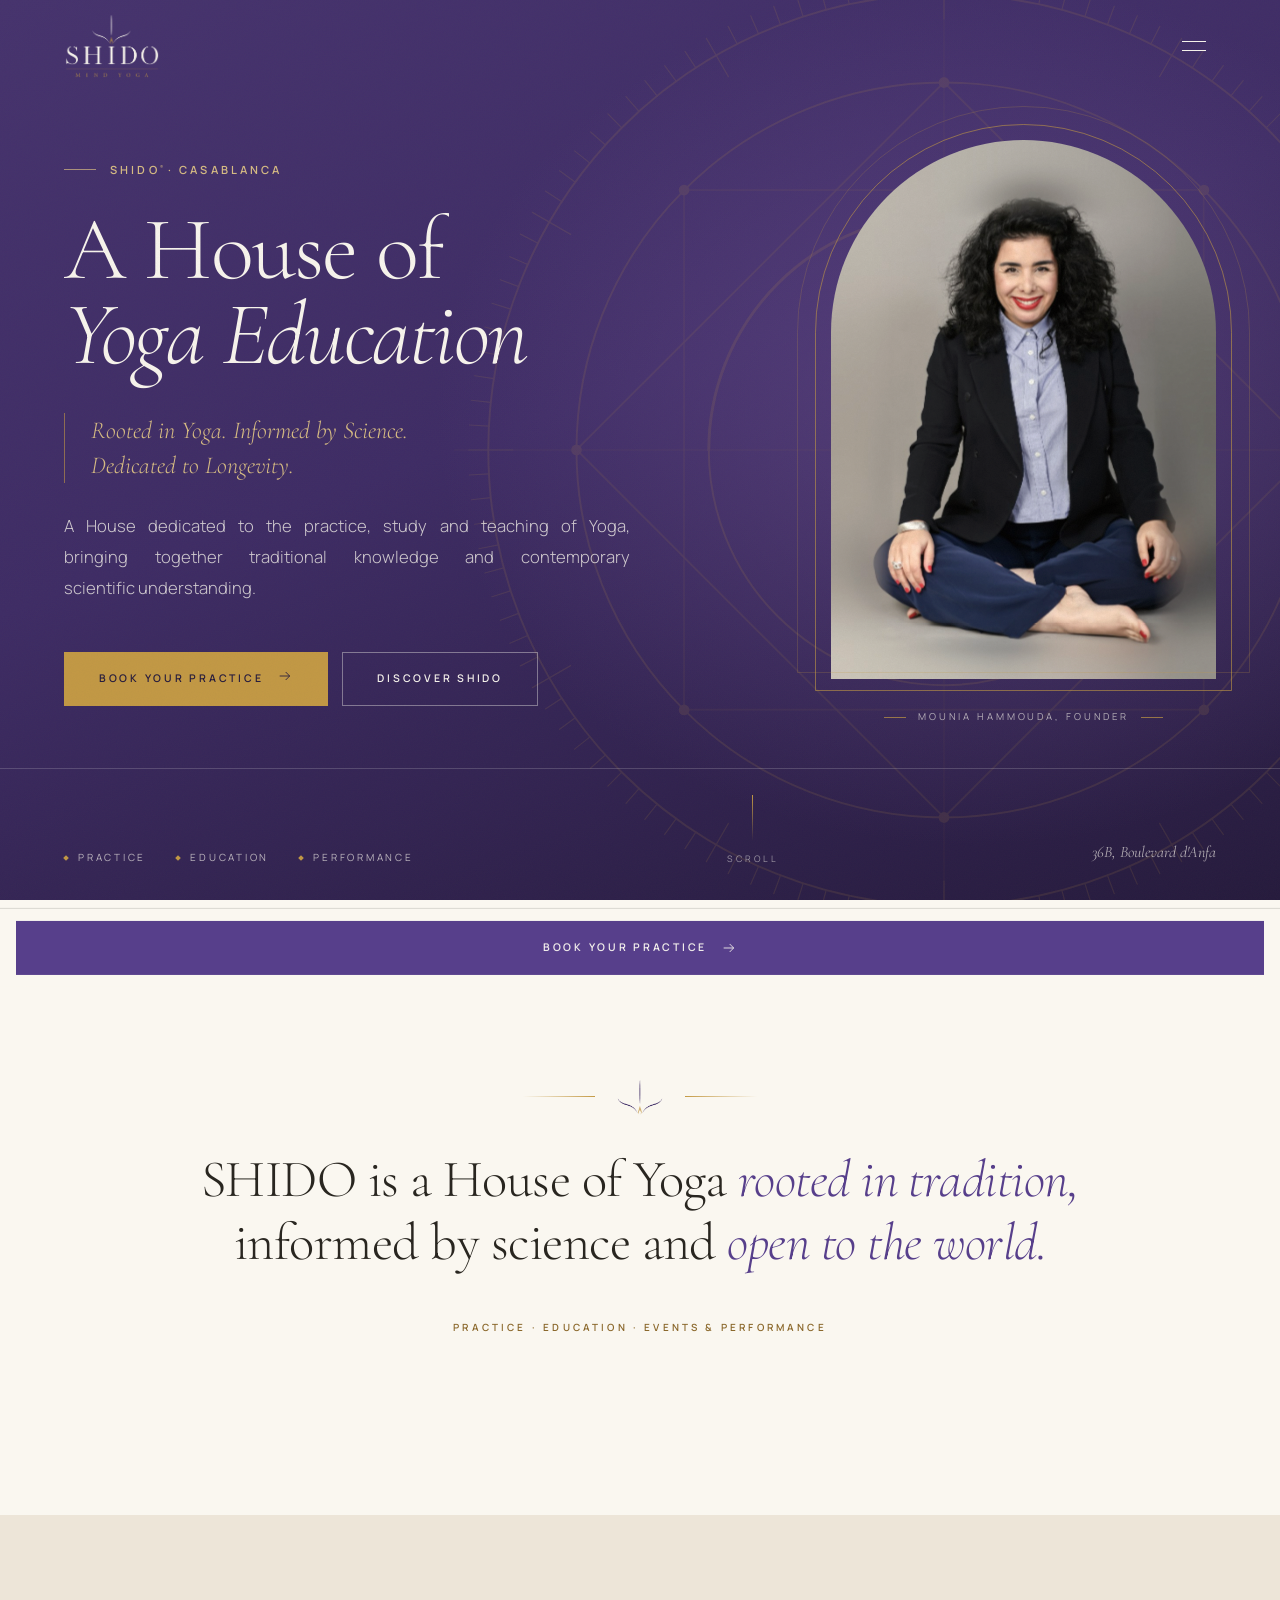
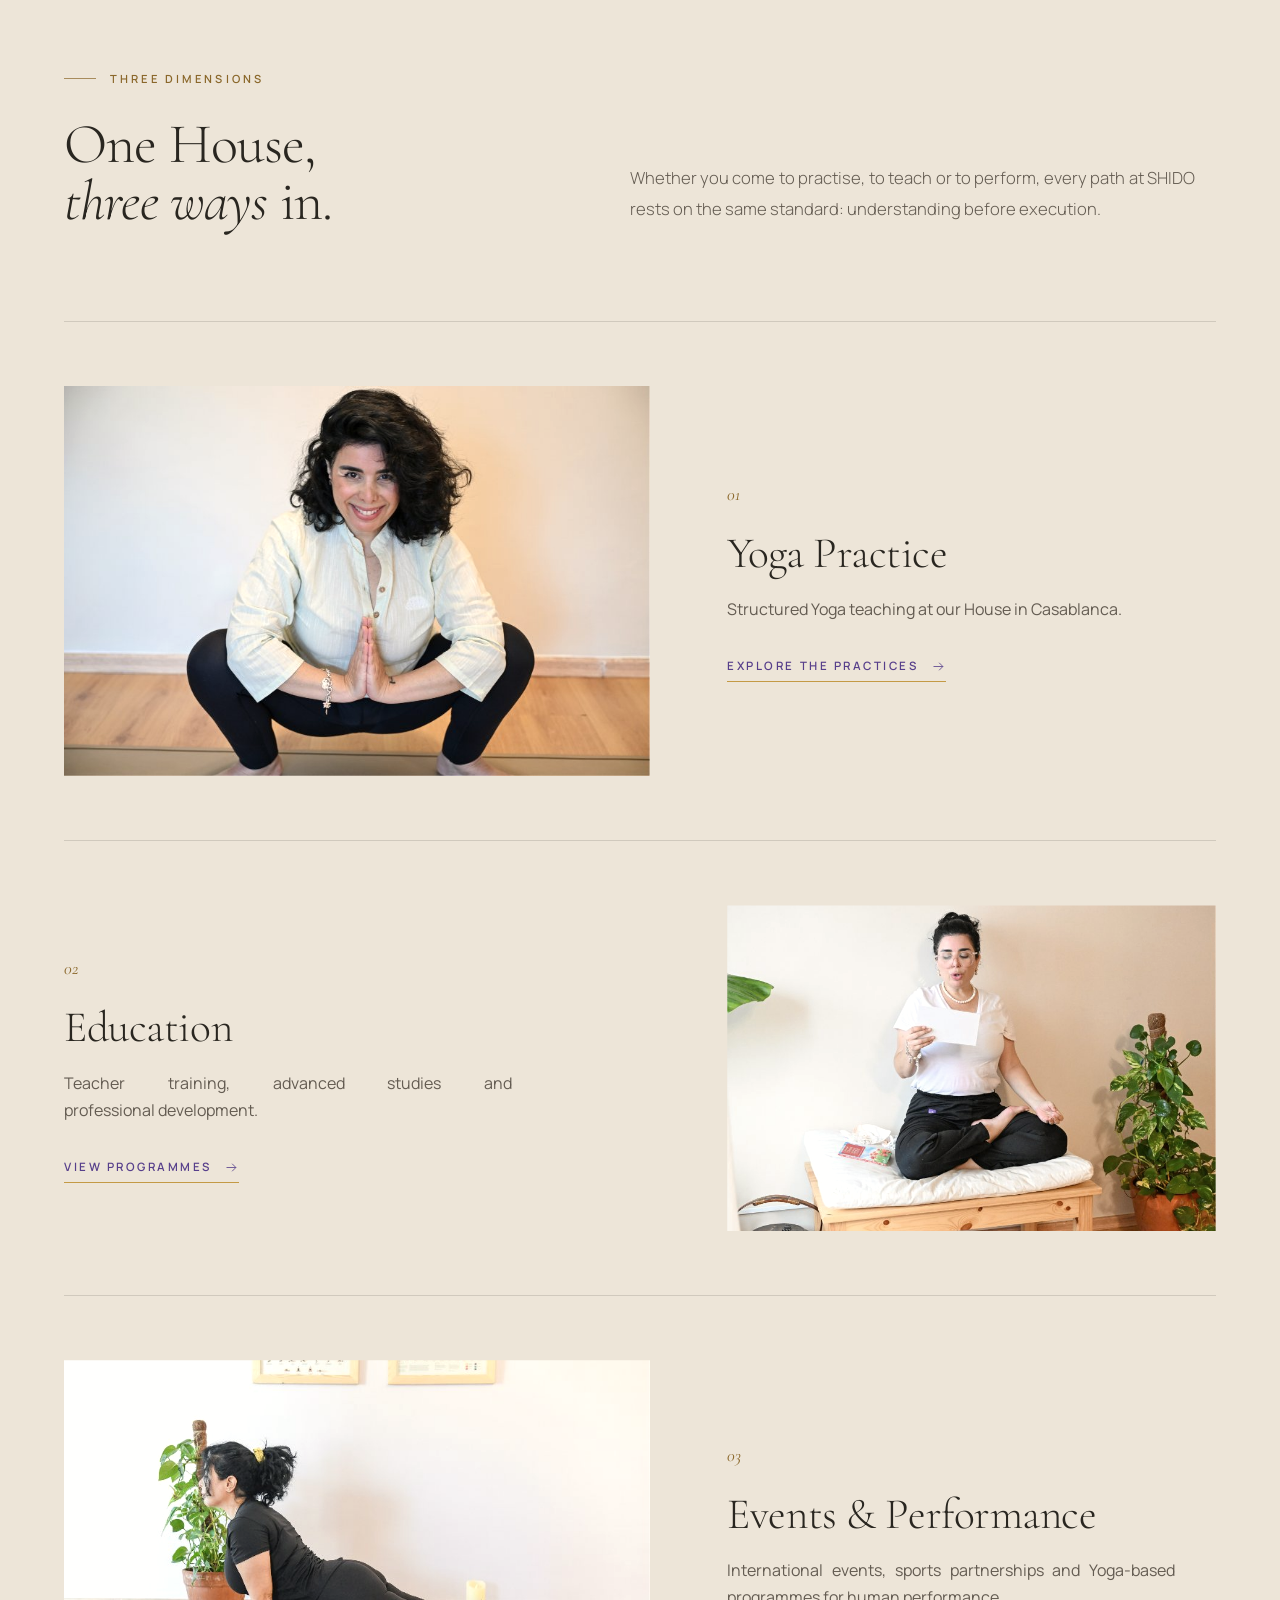
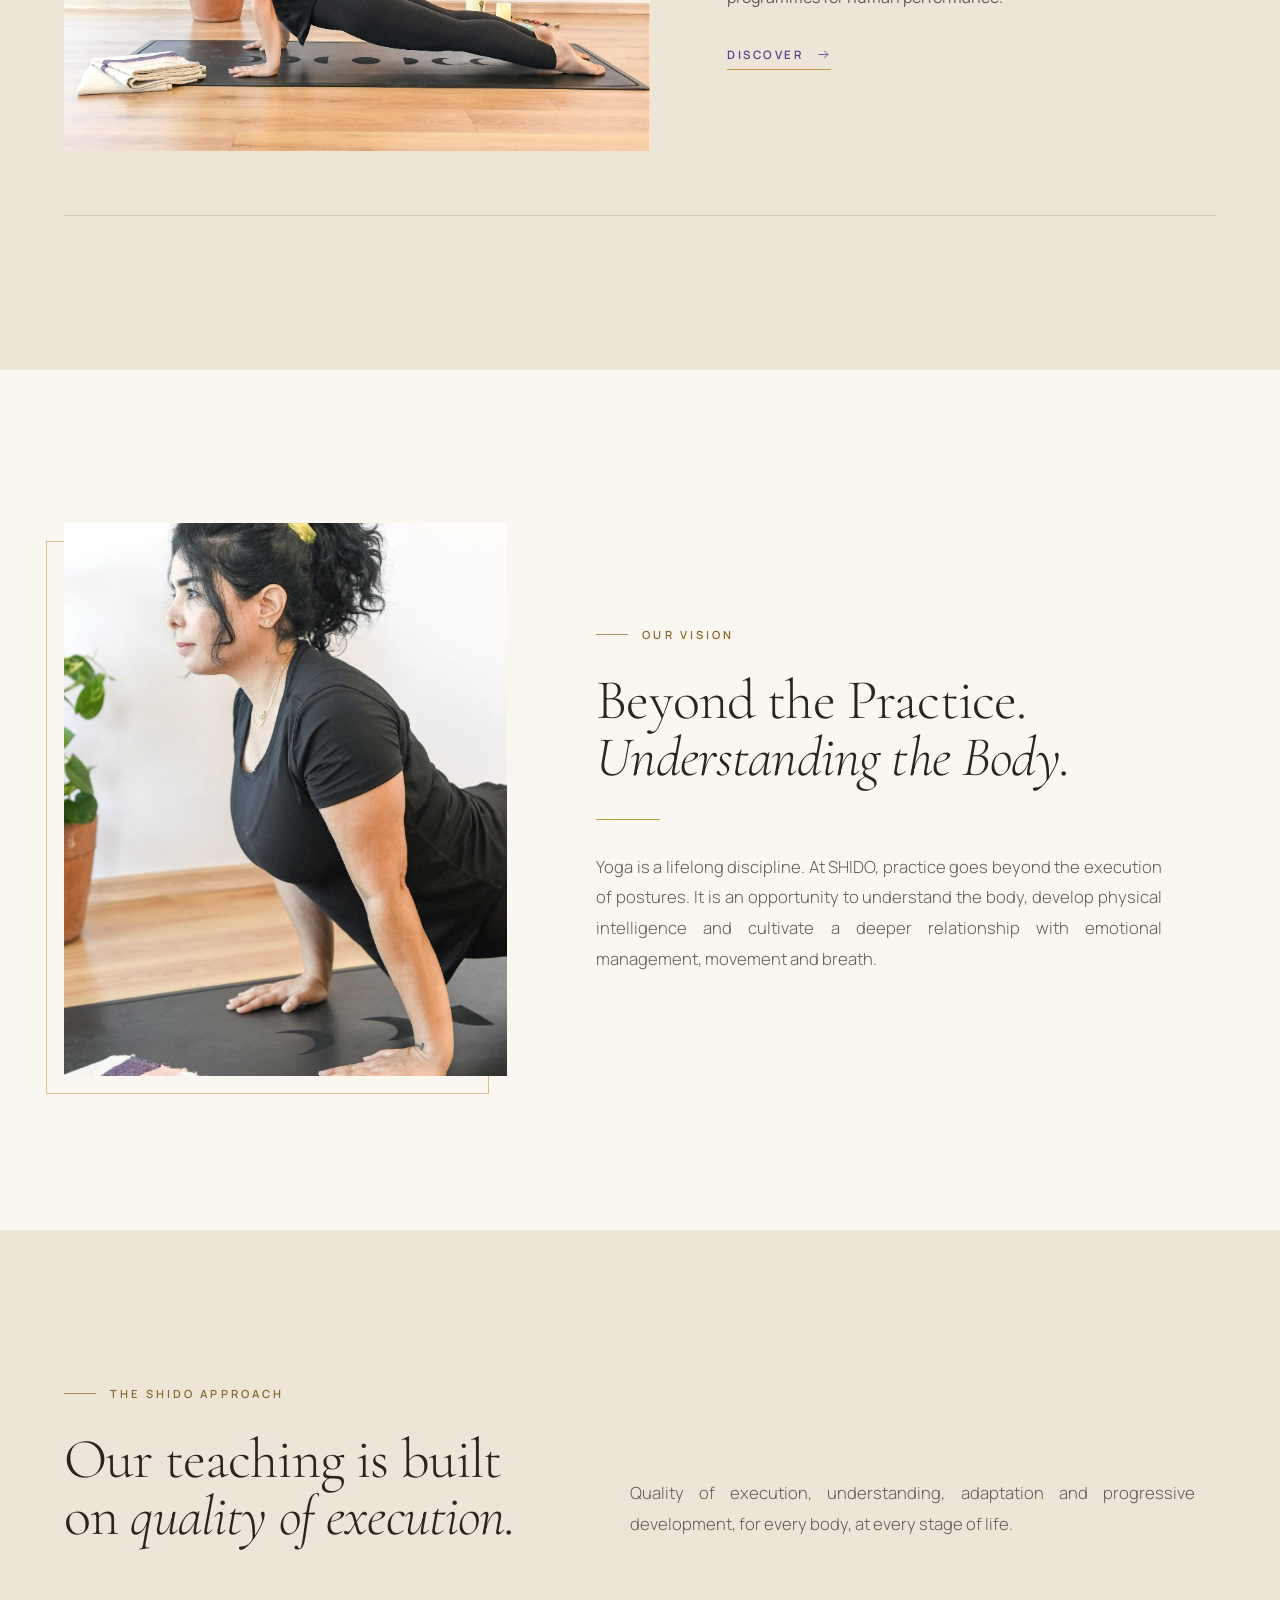
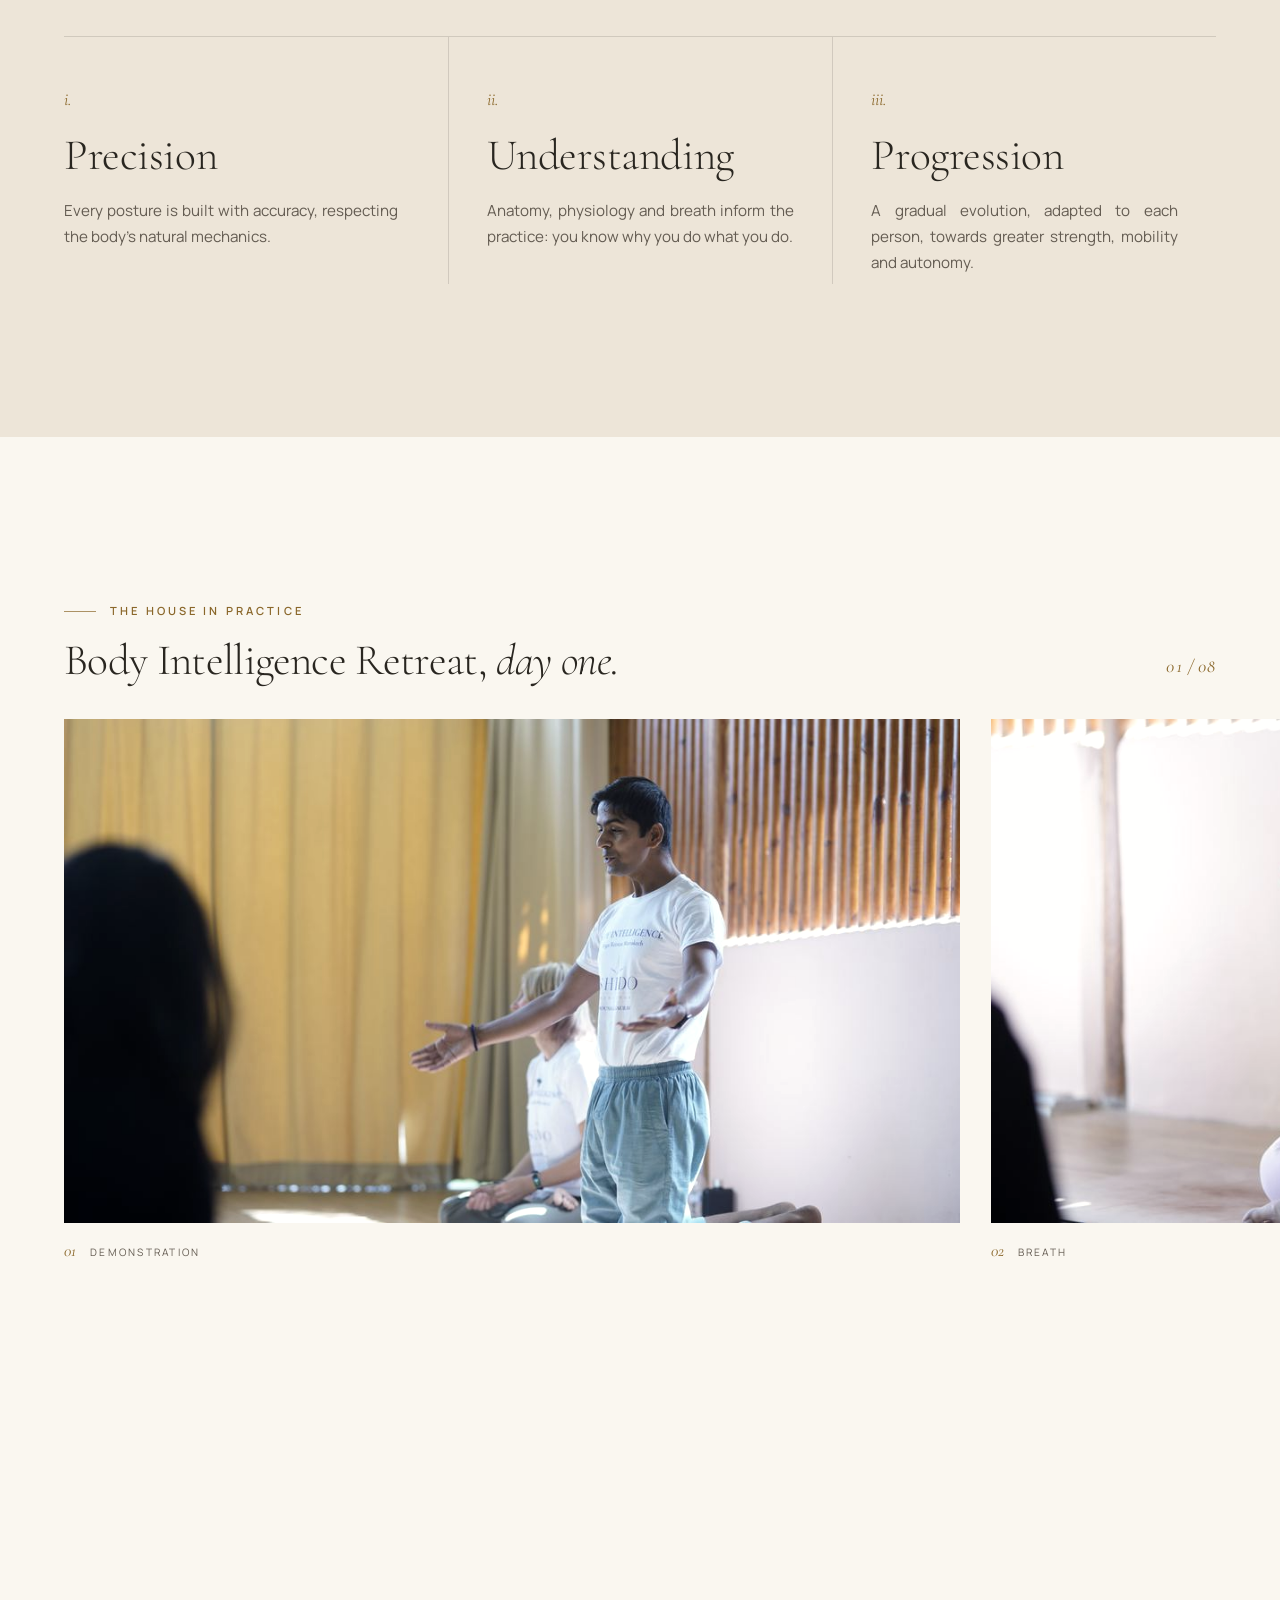
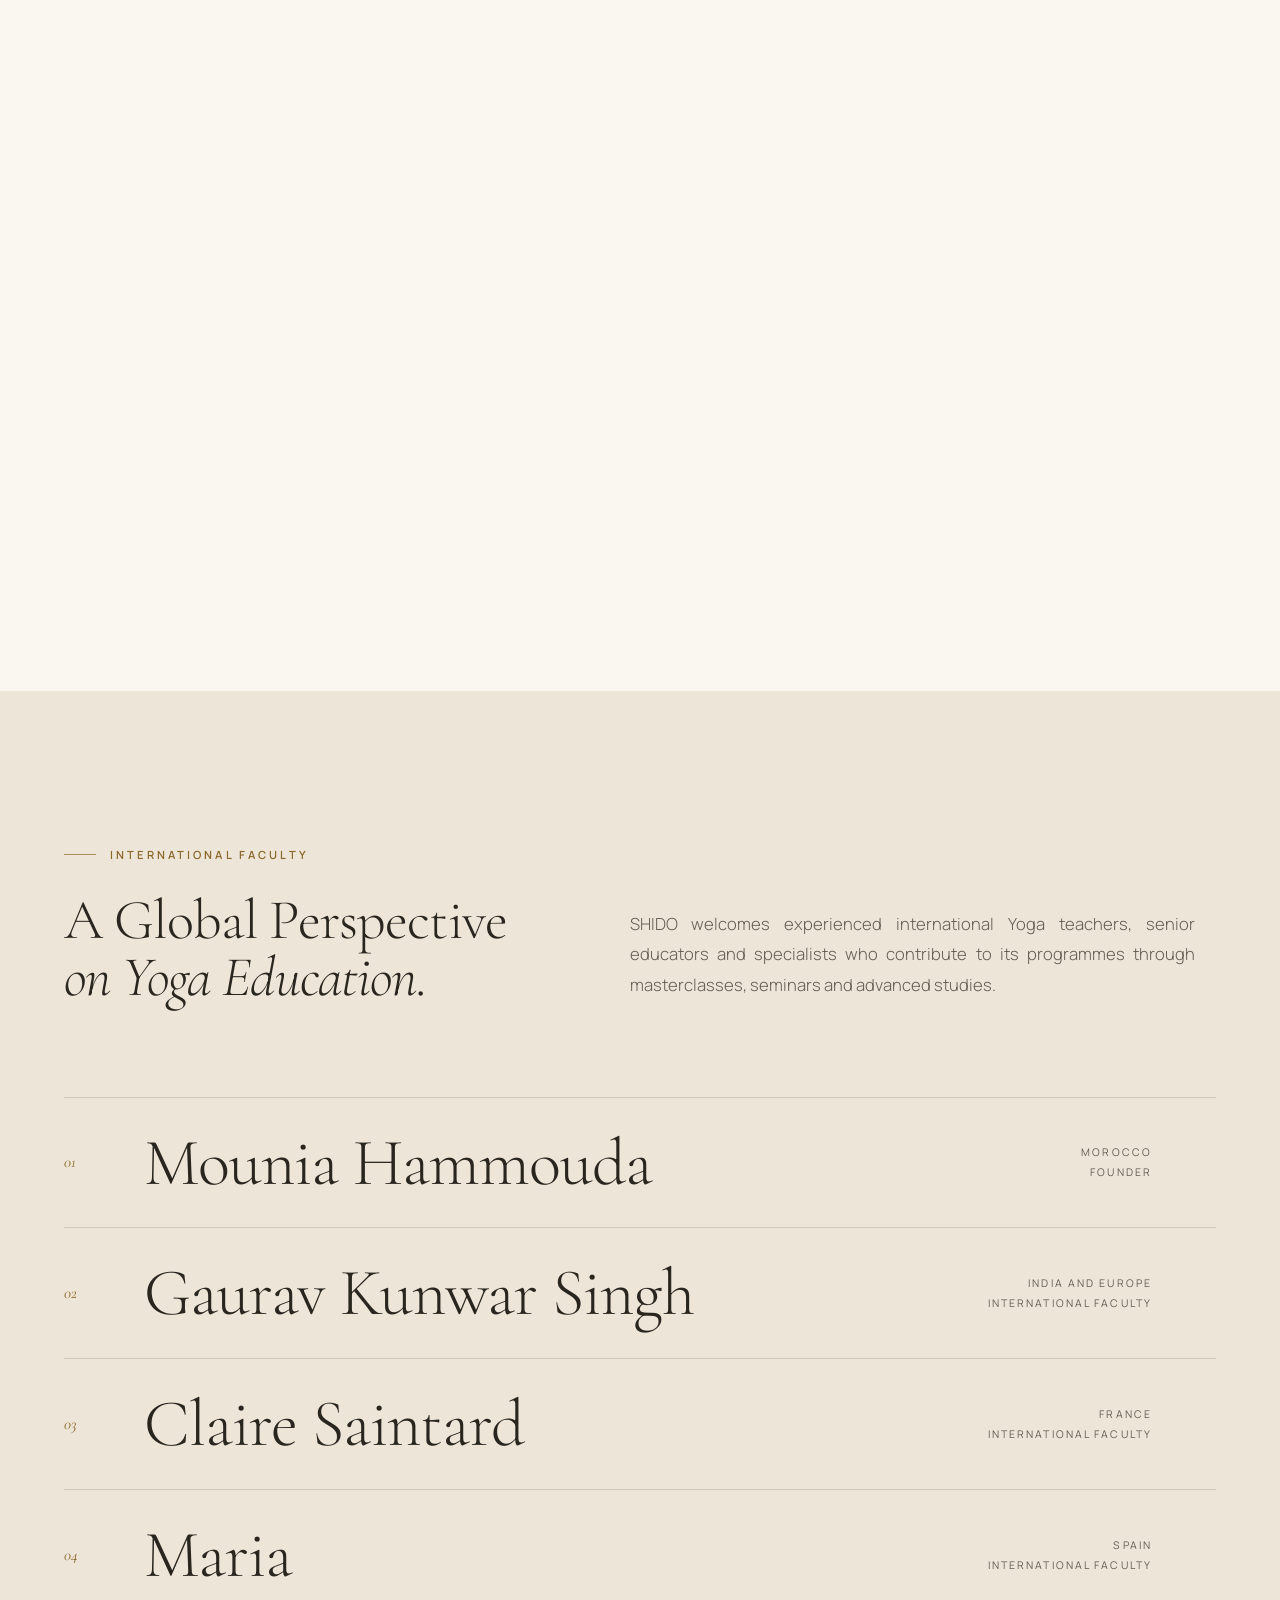
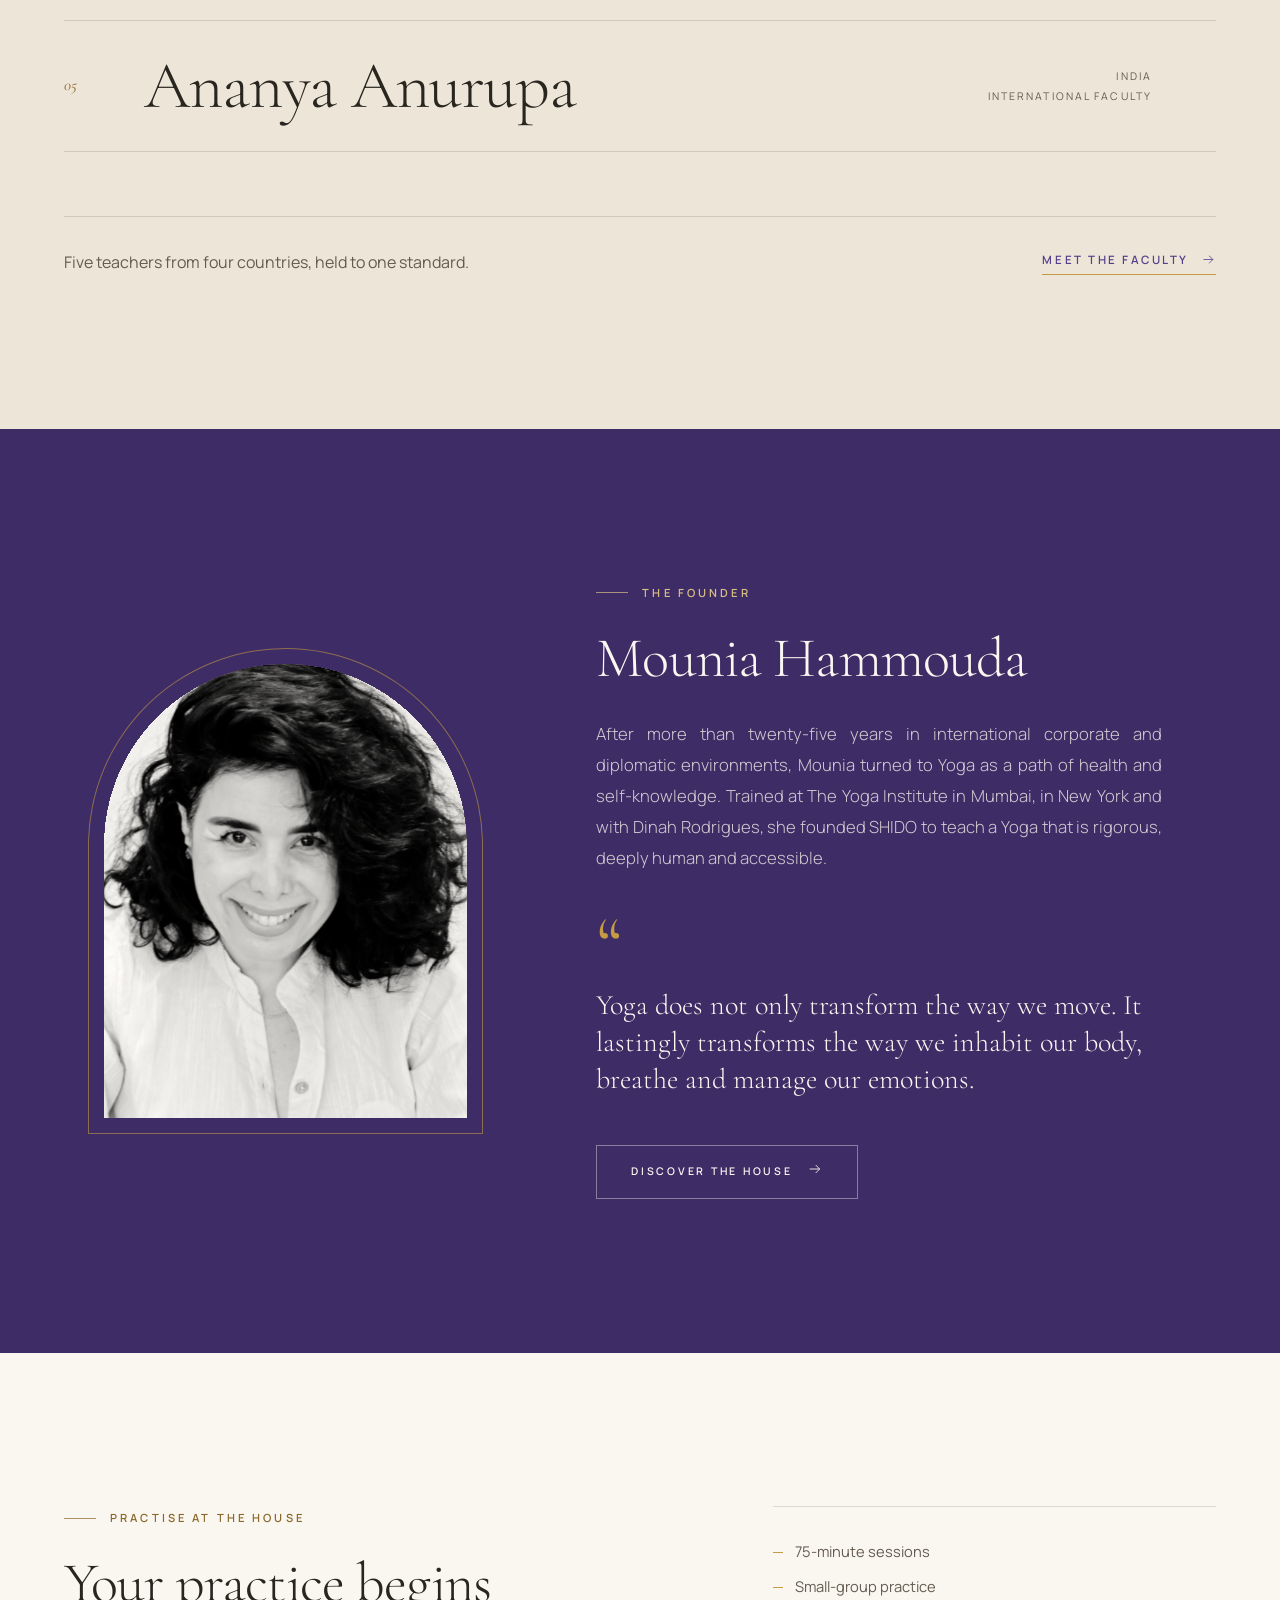
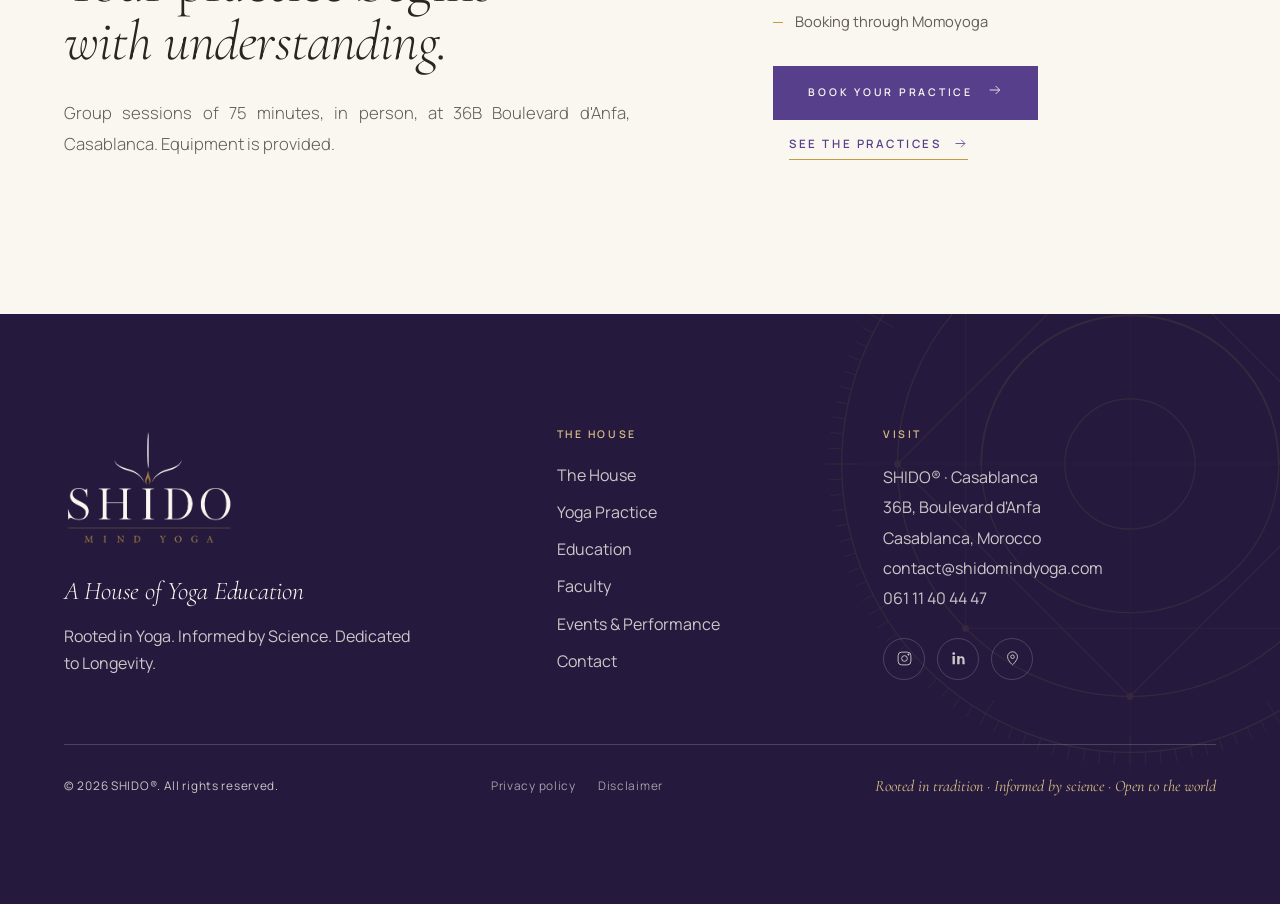
==== commit 5b3ba58c: "Home founder section: portrait first, then the description Co-Authored-By: Claude Opus 5.5 <noreply@" ====
--- a/index.html
+++ b/index.html
@@ -14,7 +14,7 @@
 <link rel="apple-touch-icon" href="assets/img/apple-touch-icon.png">
 <link rel="preconnect" href="https://fonts.googleapis.com"><link rel="preconnect" href="https://fonts.gstatic.com" crossorigin>
 <link href="https://fonts.googleapis.com/css2?family=Cormorant+Garamond:ital,wght@0,300;0,400;0,500;1,300;1,400&family=Manrope:wght@400;500;600&display=swap" rel="stylesheet">
-<link rel="stylesheet" href="assets/css/style.css">
+<link rel="stylesheet" href="assets/css/style.css?v=20261111b">
 </head>
 <body data-page="home">
 <div id="site-header"></div>
@@ -181,37 +181,37 @@
         <p class="lead reveal d1" data-fr="SHIDO accueille des enseignants de Yoga internationaux expérimentés, des formateurs confirmés et des spécialistes qui contribuent à ses programmes à travers masterclasses, séminaires et études avancées." data-es="SHIDO acoge a profesores de Yoga internacionales con experiencia, formadores reconocidos y especialistas que contribuyen a sus programas a través de masterclasses, seminarios y estudios avanzados." data-ar="تستقبل SHIDO معلّمي يوغا دوليين ذوي خبرة، ومكوِّنين مرموقين، ومتخصصين يسهمون في برامجها من خلال دروس متقدمة وندوات ودراسات متقدمة.">SHIDO welcomes experienced international Yoga teachers, senior educators and specialists who contribute to its programmes through masterclasses, seminars and advanced studies.</p>
       </div>
       <ol class="fac-showcase">
-        <li><a href="faculty.html#fac-mounia" data-img="assets/img/photos/faculty-mounia.jpg" data-pos="50% 50%">
+        <li><a href="faculty.html#fac-mounia" data-img="assets/img/photos/faculty-mounia-20261111b.jpg" data-pos="50% 50%">
           <span class="fs-n">01</span>
-          <img class="fs-thumb" src="assets/img/photos/faculty-mounia.jpg" alt="" loading="lazy" style="object-position:50% 50%">
+          <img class="fs-thumb" src="assets/img/photos/faculty-mounia-20261111b.jpg" alt="" loading="lazy" style="object-position:50% 50%">
           <span class="fs-name">Mounia Hammouda</span>
           <span class="fs-meta" data-fr="Maroc<br>Fondatrice" data-es="Marruecos<br>Fundadora" data-ar="المغرب<br>المؤسِّسة">Morocco<br>Founder</span>
           <span class="fs-arrow" data-arrow></span>
         </a></li>
-        <li><a href="faculty.html#fac-gaurav" data-img="assets/img/photos/faculty-gaurav.jpg" data-pos="50% 50%">
+        <li><a href="faculty.html#fac-gaurav" data-img="assets/img/photos/faculty-gaurav-20261111b.jpg" data-pos="50% 50%">
           <span class="fs-n">02</span>
-          <img class="fs-thumb" src="assets/img/photos/faculty-gaurav.jpg" alt="" loading="lazy" style="object-position:50% 50%">
+          <img class="fs-thumb" src="assets/img/photos/faculty-gaurav-20261111b.jpg" alt="" loading="lazy" style="object-position:50% 50%">
           <span class="fs-name">Gaurav Kunwar Singh</span>
           <span class="fs-meta" data-fr="Inde et Europe<br>Corps enseignant international" data-es="India y Europa<br>Profesorado internacional" data-ar="الهند وأوروبا<br>هيئة التدريس الدولية">India and Europe<br>International Faculty</span>
           <span class="fs-arrow" data-arrow></span>
         </a></li>
-        <li><a href="faculty.html#fac-claire" data-img="assets/img/photos/faculty-claire.jpg" data-pos="50% 50%">
+        <li><a href="faculty.html#fac-claire" data-img="assets/img/photos/faculty-claire-20261111b.jpg" data-pos="50% 50%">
           <span class="fs-n">03</span>
-          <img class="fs-thumb" src="assets/img/photos/faculty-claire.jpg" alt="" loading="lazy" style="object-position:50% 50%">
+          <img class="fs-thumb" src="assets/img/photos/faculty-claire-20261111b.jpg" alt="" loading="lazy" style="object-position:50% 50%">
           <span class="fs-name">Claire Saintard</span>
           <span class="fs-meta" data-fr="France<br>Corps enseignant international" data-es="Francia<br>Profesorado internacional" data-ar="فرنسا<br>هيئة التدريس الدولية">France<br>International Faculty</span>
           <span class="fs-arrow" data-arrow></span>
         </a></li>
-        <li><a href="faculty.html#fac-maria" data-img="assets/img/photos/faculty-maria.jpg" data-pos="50% 50%">
+        <li><a href="faculty.html#fac-maria" data-img="assets/img/photos/faculty-maria-20261111c.jpg" data-pos="50% 50%">
           <span class="fs-n">04</span>
-          <img class="fs-thumb" src="assets/img/photos/faculty-maria.jpg" alt="" loading="lazy" style="object-position:50% 50%">
+          <img class="fs-thumb" src="assets/img/photos/faculty-maria-20261111c.jpg" alt="" loading="lazy" style="object-position:50% 50%">
           <span class="fs-name">Maria</span>
           <span class="fs-meta" data-fr="Espagne<br>Corps enseignant international" data-es="España<br>Profesorado internacional" data-ar="إسبانيا<br>هيئة التدريس الدولية">Spain<br>International Faculty</span>
           <span class="fs-arrow" data-arrow></span>
         </a></li>
-        <li><a href="faculty.html#fac-ananya" data-img="assets/img/photos/faculty-ananya.jpg" data-pos="50% 50%">
+        <li><a href="faculty.html#fac-ananya" data-img="assets/img/photos/faculty-ananya-20261111b.jpg" data-pos="50% 50%">
           <span class="fs-n">05</span>
-          <img class="fs-thumb" src="assets/img/photos/faculty-ananya.jpg" alt="" loading="lazy" style="object-position:50% 50%">
+          <img class="fs-thumb" src="assets/img/photos/faculty-ananya-20261111b.jpg" alt="" loading="lazy" style="object-position:50% 50%">
           <span class="fs-name">Ananya Anurupa</span>
           <span class="fs-meta" data-fr="Inde<br>Corps enseignant international" data-es="India<br>Profesorado internacional" data-ar="الهند<br>هيئة التدريس الدولية">India<br>International Faculty</span>
           <span class="fs-arrow" data-arrow></span>
@@ -227,7 +227,10 @@
 
   <!-- FOUNDER -->
   <section class="section bg-violet on-dark" aria-labelledby="founder-title">
-    <div class="wrap grid-7-5">
+    <div class="wrap grid-5-7">
+      <figure class="framed img-reveal arch">
+        <img class="ratio-45" src="assets/img/photos/mounia-portrait-bw.jpg" alt="Portrait of Mounia Hammouda, founder of SHIDO" loading="lazy" width="1080" height="1350">
+      </figure>
       <div>
         <span class="eyebrow reveal" data-fr="La fondatrice" data-es="La fundadora" data-ar="المؤسِّسة">The Founder</span>
         <h2 id="founder-title" class="reveal">Mounia Hammouda</h2>
@@ -239,9 +242,6 @@
           <a class="btn ghost" href="house.html"><span data-fr="Découvrir la Maison" data-es="Descubrir la Casa" data-ar="اكتشف الدار">Discover The House</span><span data-arrow></span></a>
         </div>
       </div>
-      <figure class="framed img-reveal arch">
-        <img class="ratio-45" src="assets/img/photos/mounia-portrait-bw.jpg" alt="Portrait of Mounia Hammouda, founder of SHIDO" loading="lazy" width="1080" height="1350">
-      </figure>
     </div>
   </section>
 
@@ -270,6 +270,6 @@
 </main>
 
 <div id="site-footer"></div>
-<script src="assets/js/main.js"></script>
+<script src="assets/js/main.js?v=20261111b"></script>
 </body>
 </html>
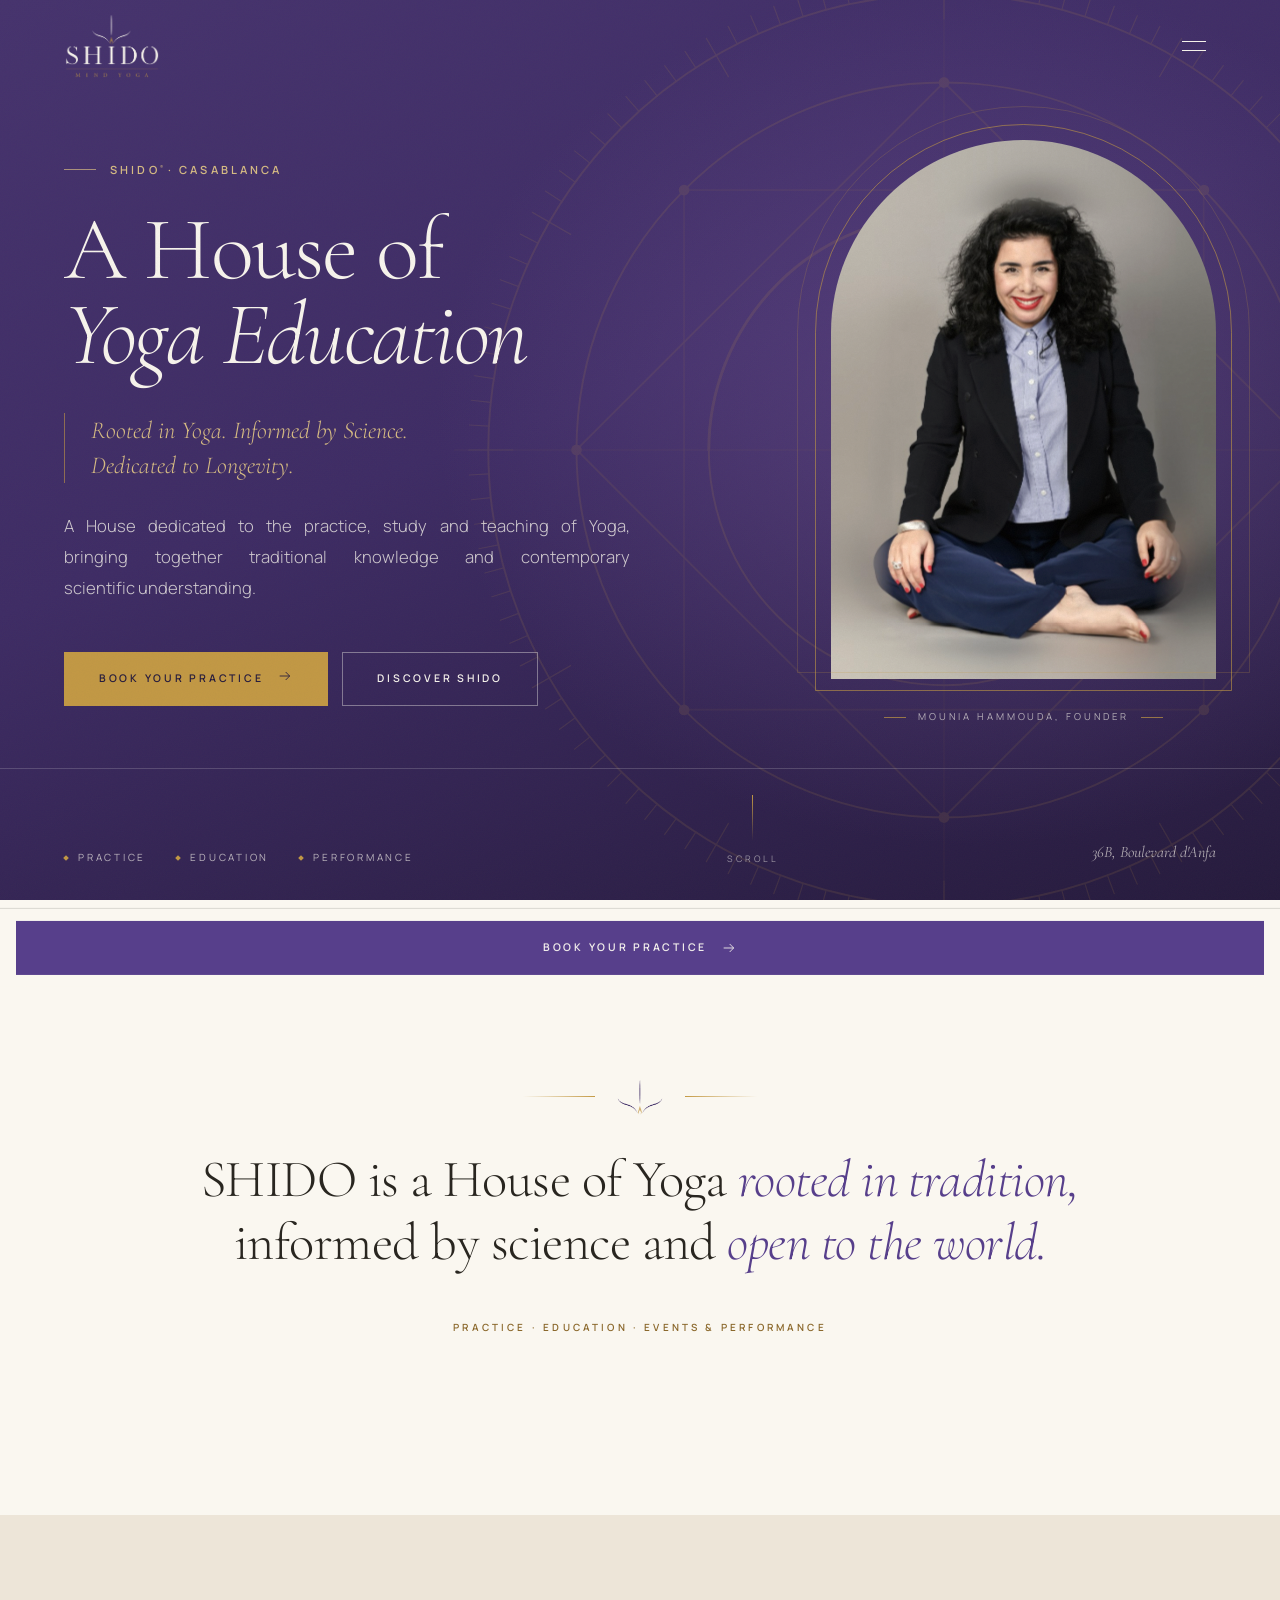
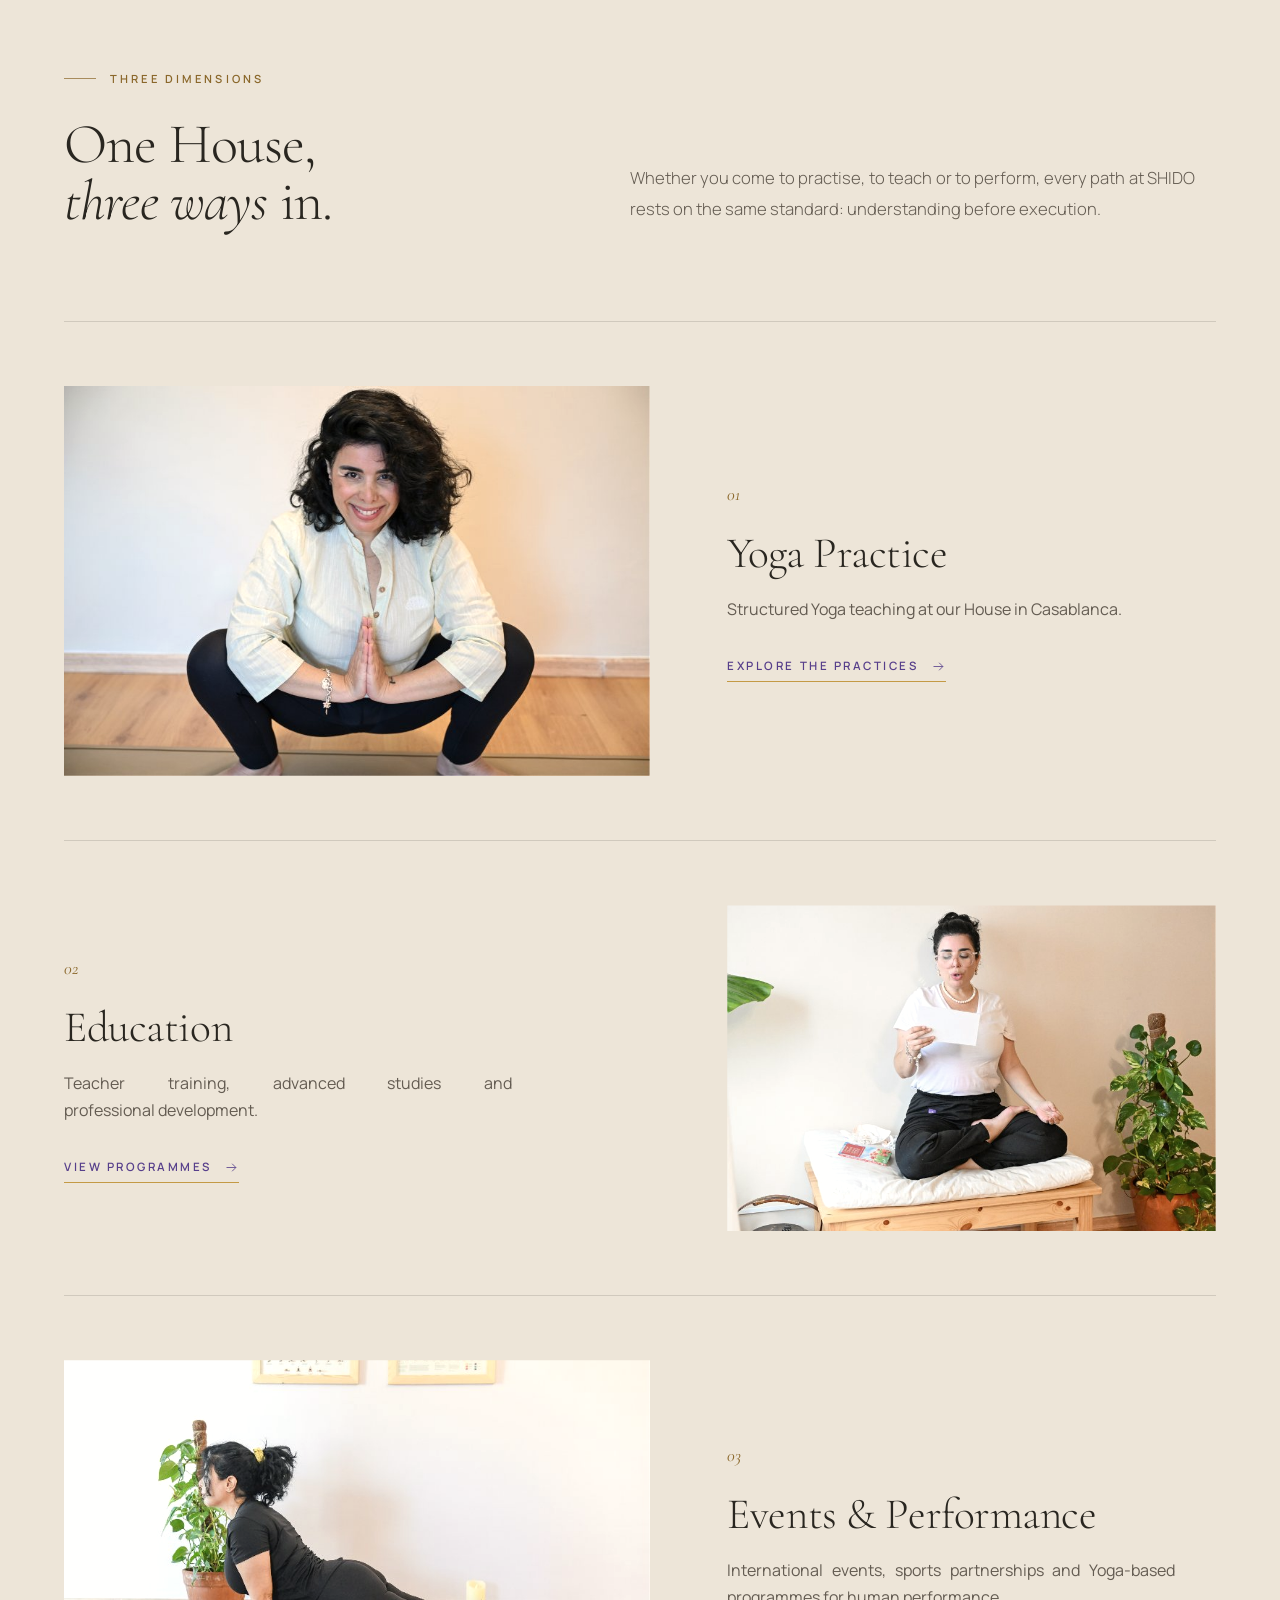
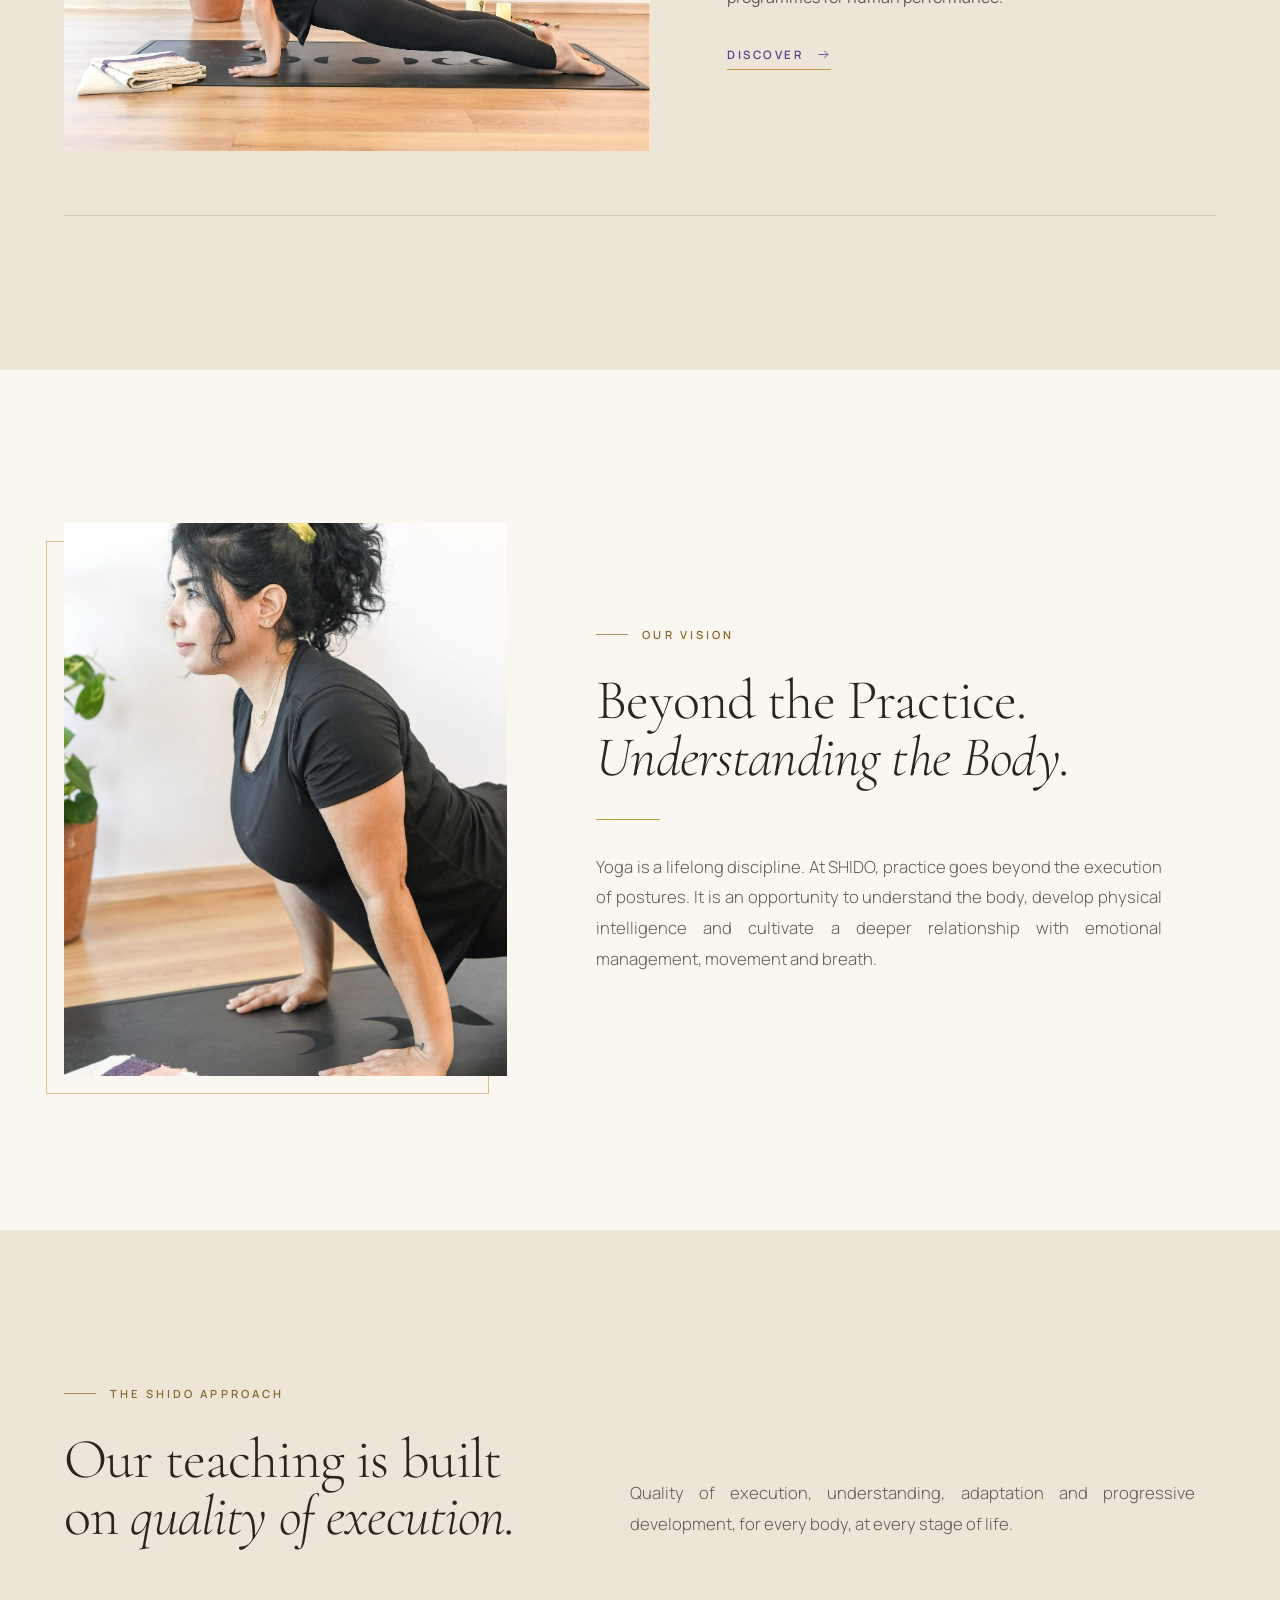
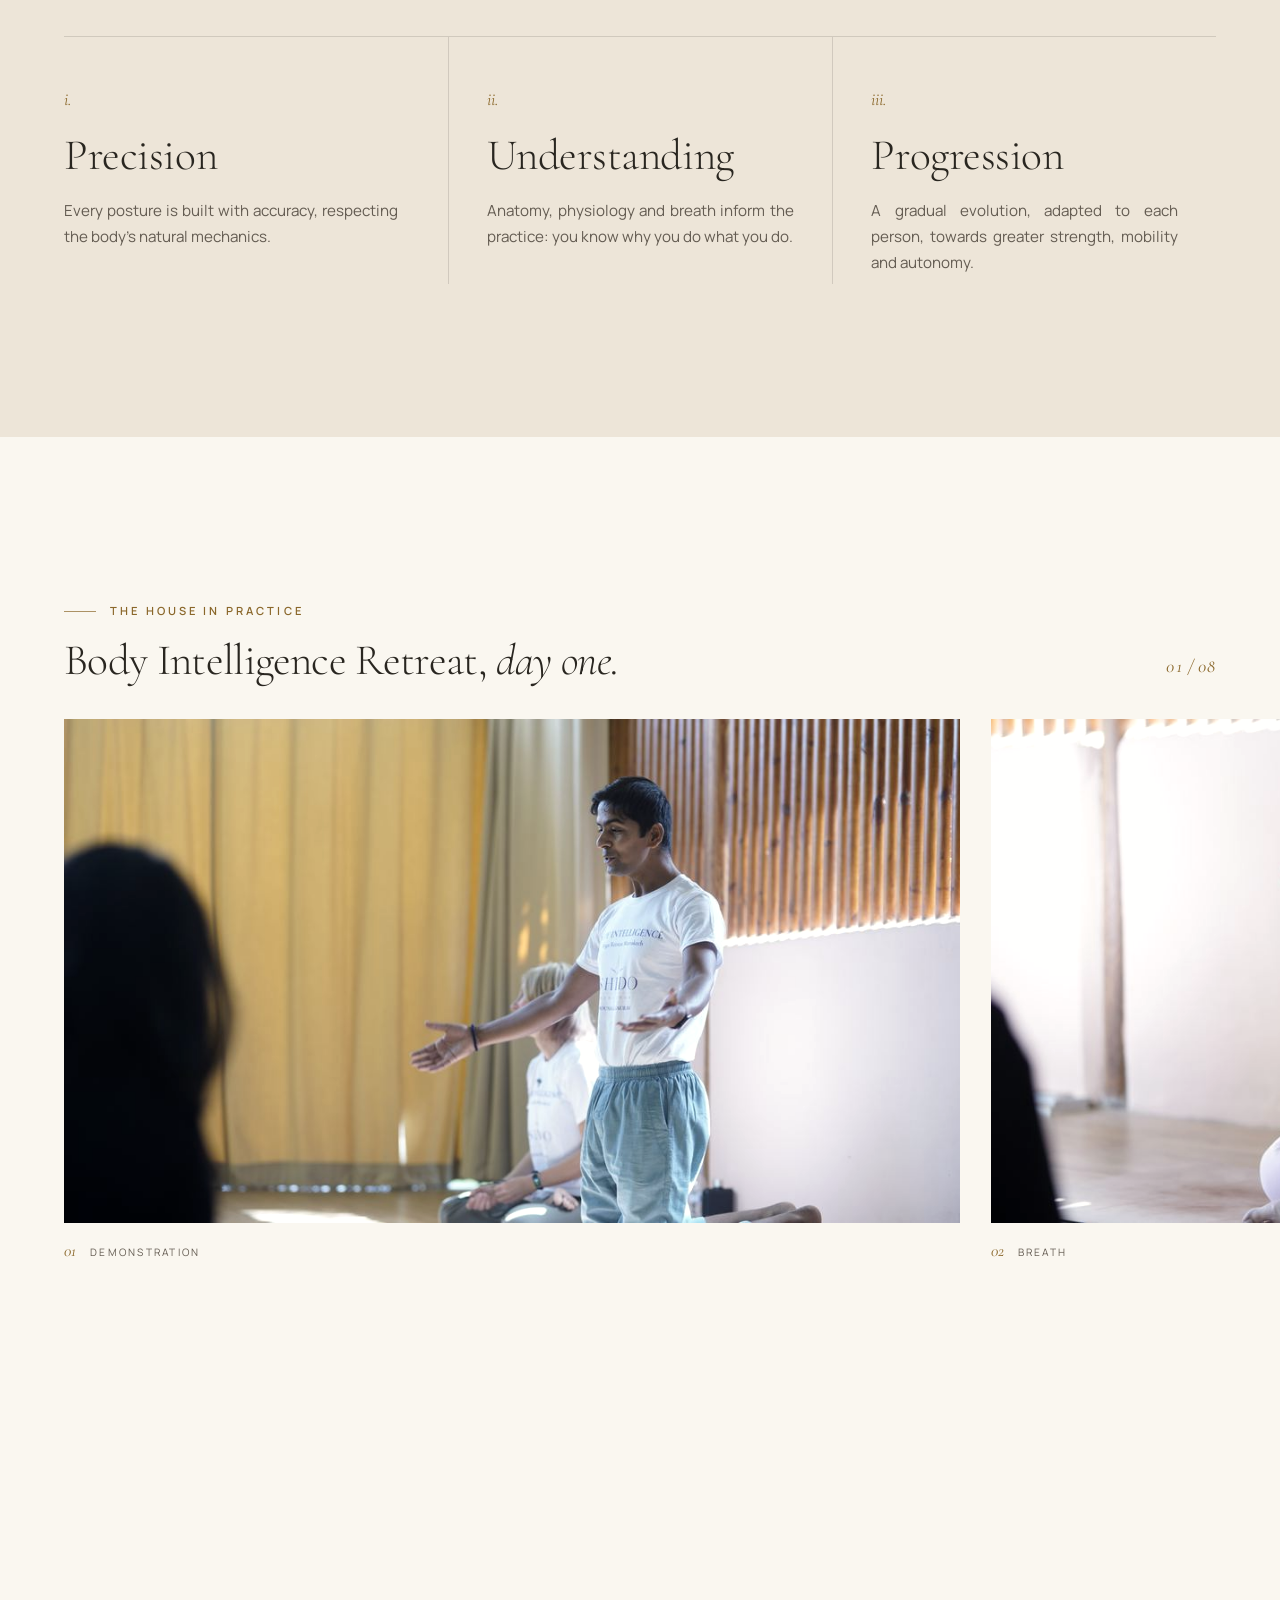
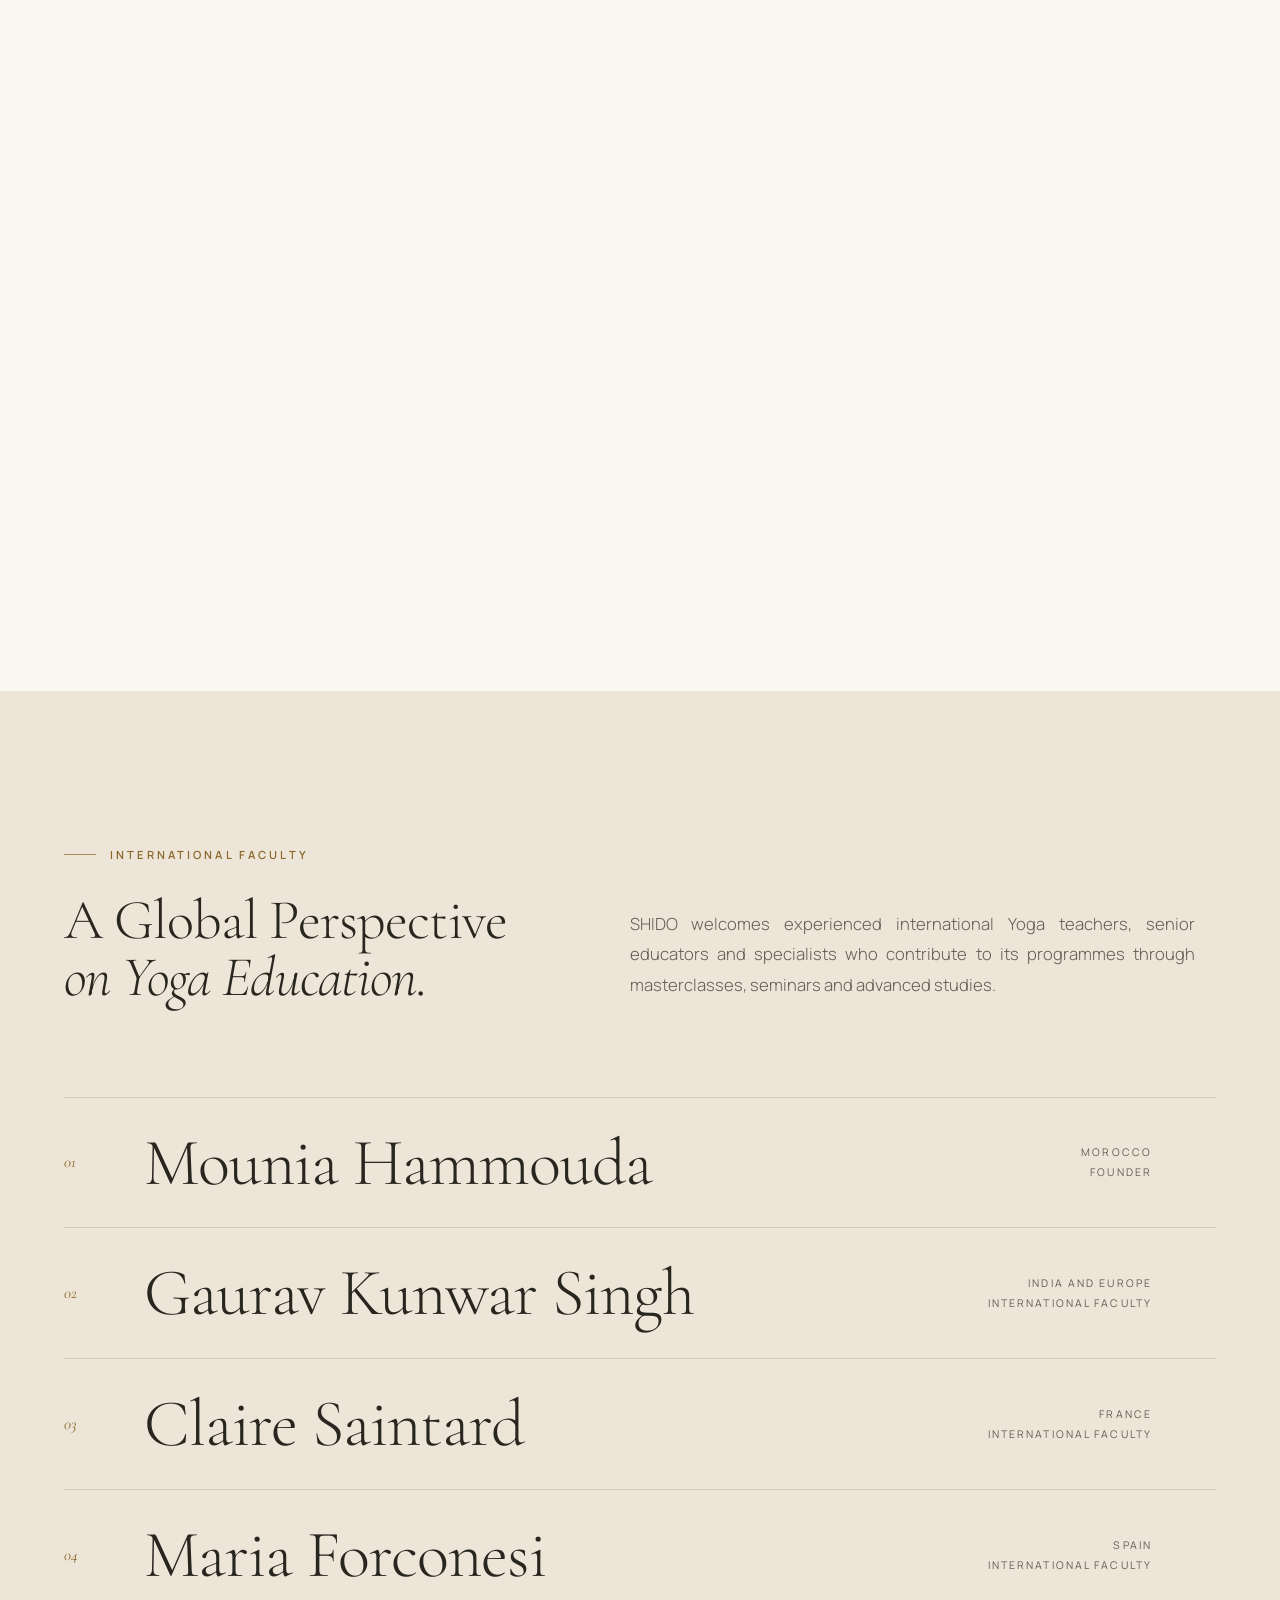
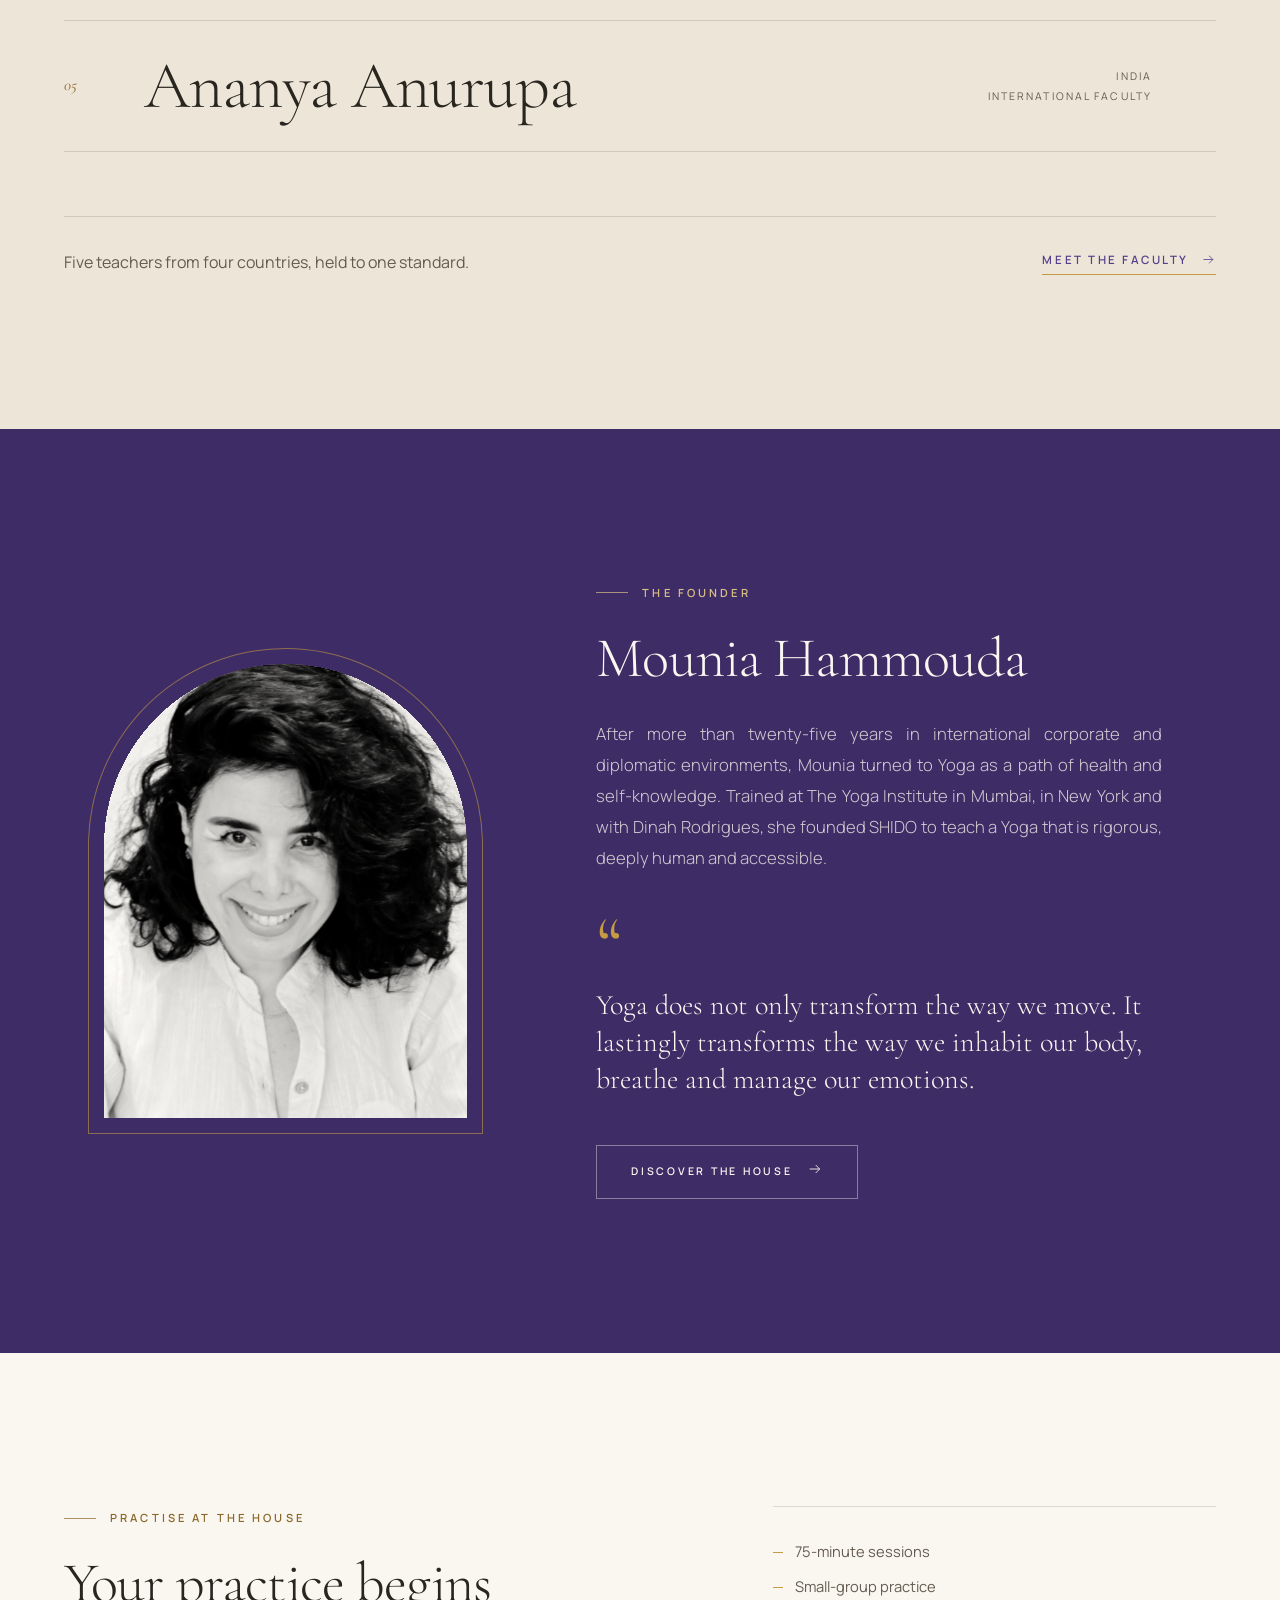
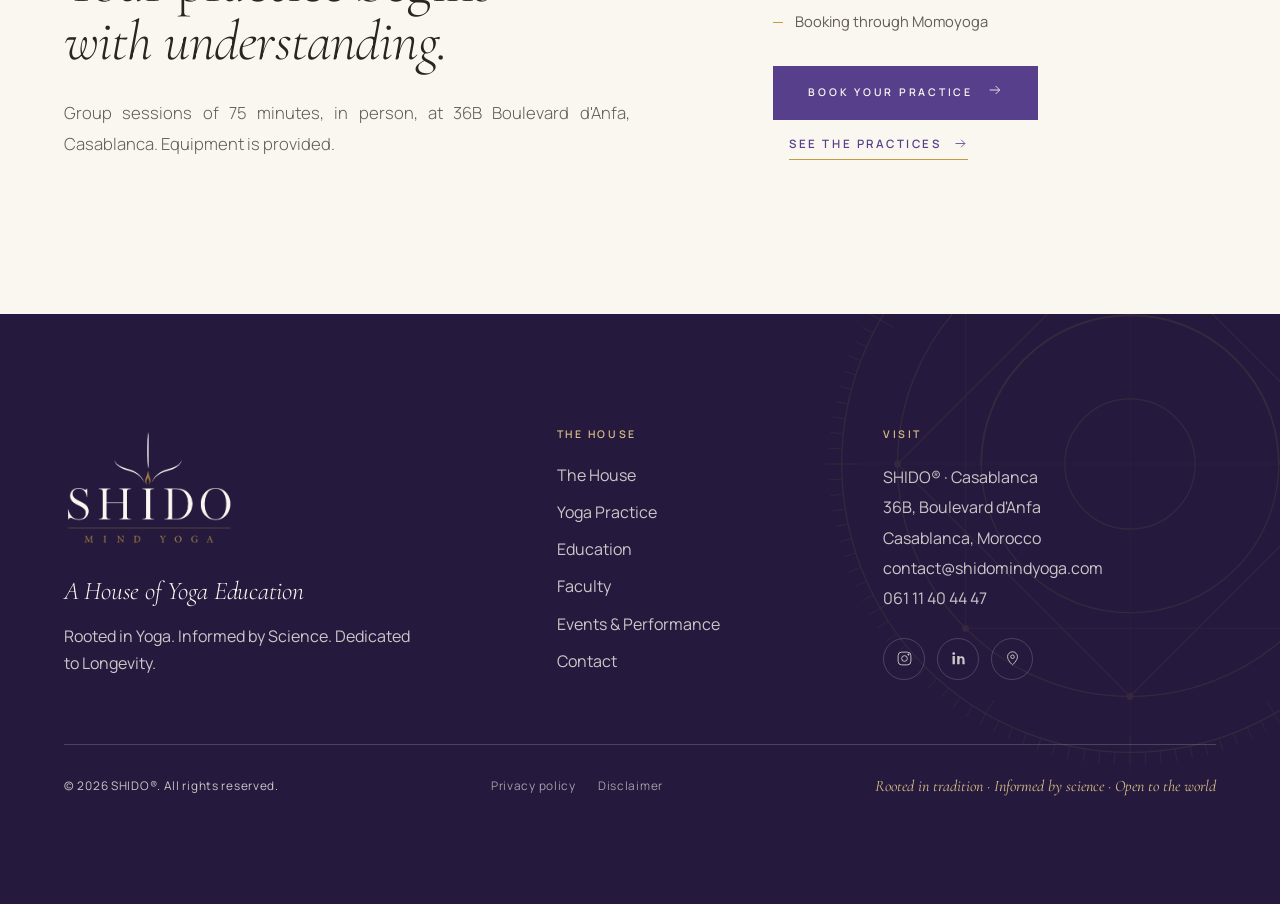
==== commit 8b9dc4e5: "Faculty: Maria Forconesi's full name Co-Authored-By: Claude Opus 5.5 <noreply@anthropic.com>" ====
--- a/index.html
+++ b/index.html
@@ -205,7 +205,7 @@
         <li><a href="faculty.html#fac-maria" data-img="assets/img/photos/faculty-maria-20261111c.jpg" data-pos="50% 50%">
           <span class="fs-n">04</span>
           <img class="fs-thumb" src="assets/img/photos/faculty-maria-20261111c.jpg" alt="" loading="lazy" style="object-position:50% 50%">
-          <span class="fs-name">Maria</span>
+          <span class="fs-name">Maria Forconesi</span>
           <span class="fs-meta" data-fr="Espagne<br>Corps enseignant international" data-es="España<br>Profesorado internacional" data-ar="إسبانيا<br>هيئة التدريس الدولية">Spain<br>International Faculty</span>
           <span class="fs-arrow" data-arrow></span>
         </a></li>
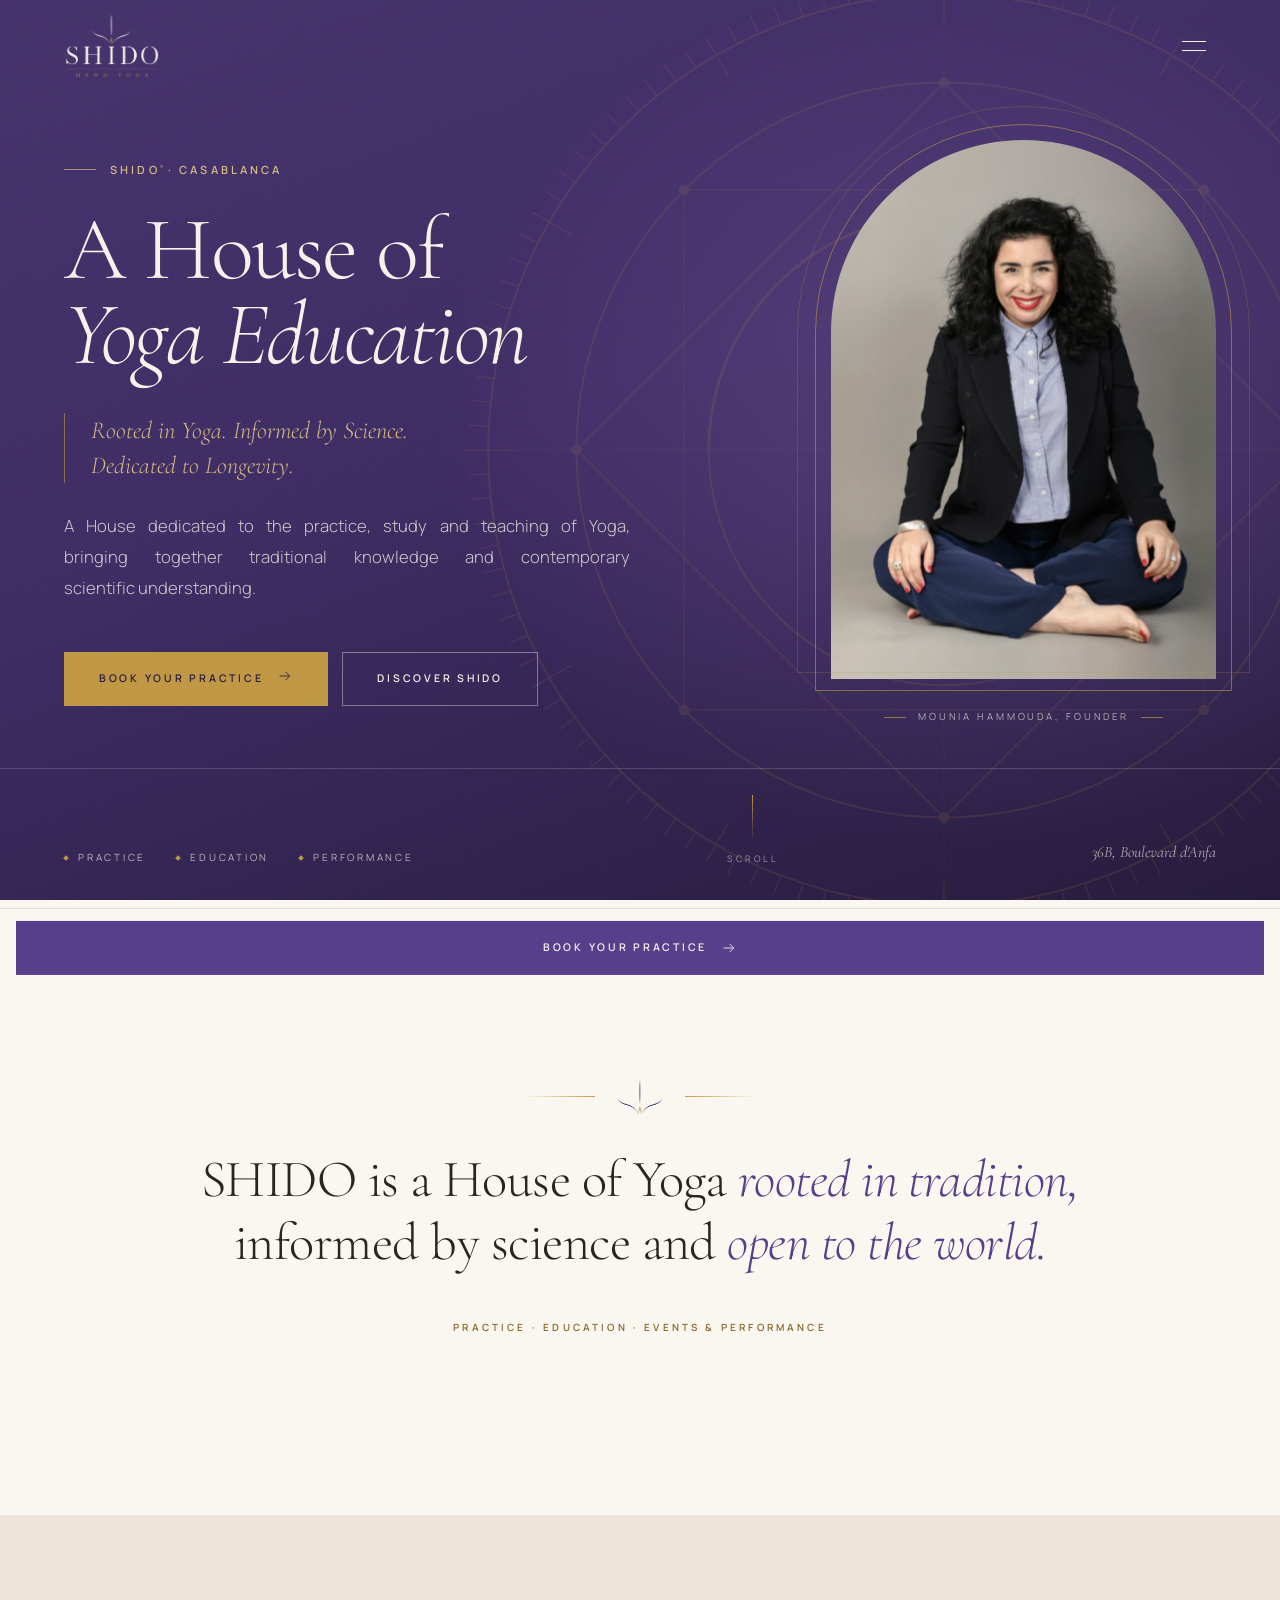
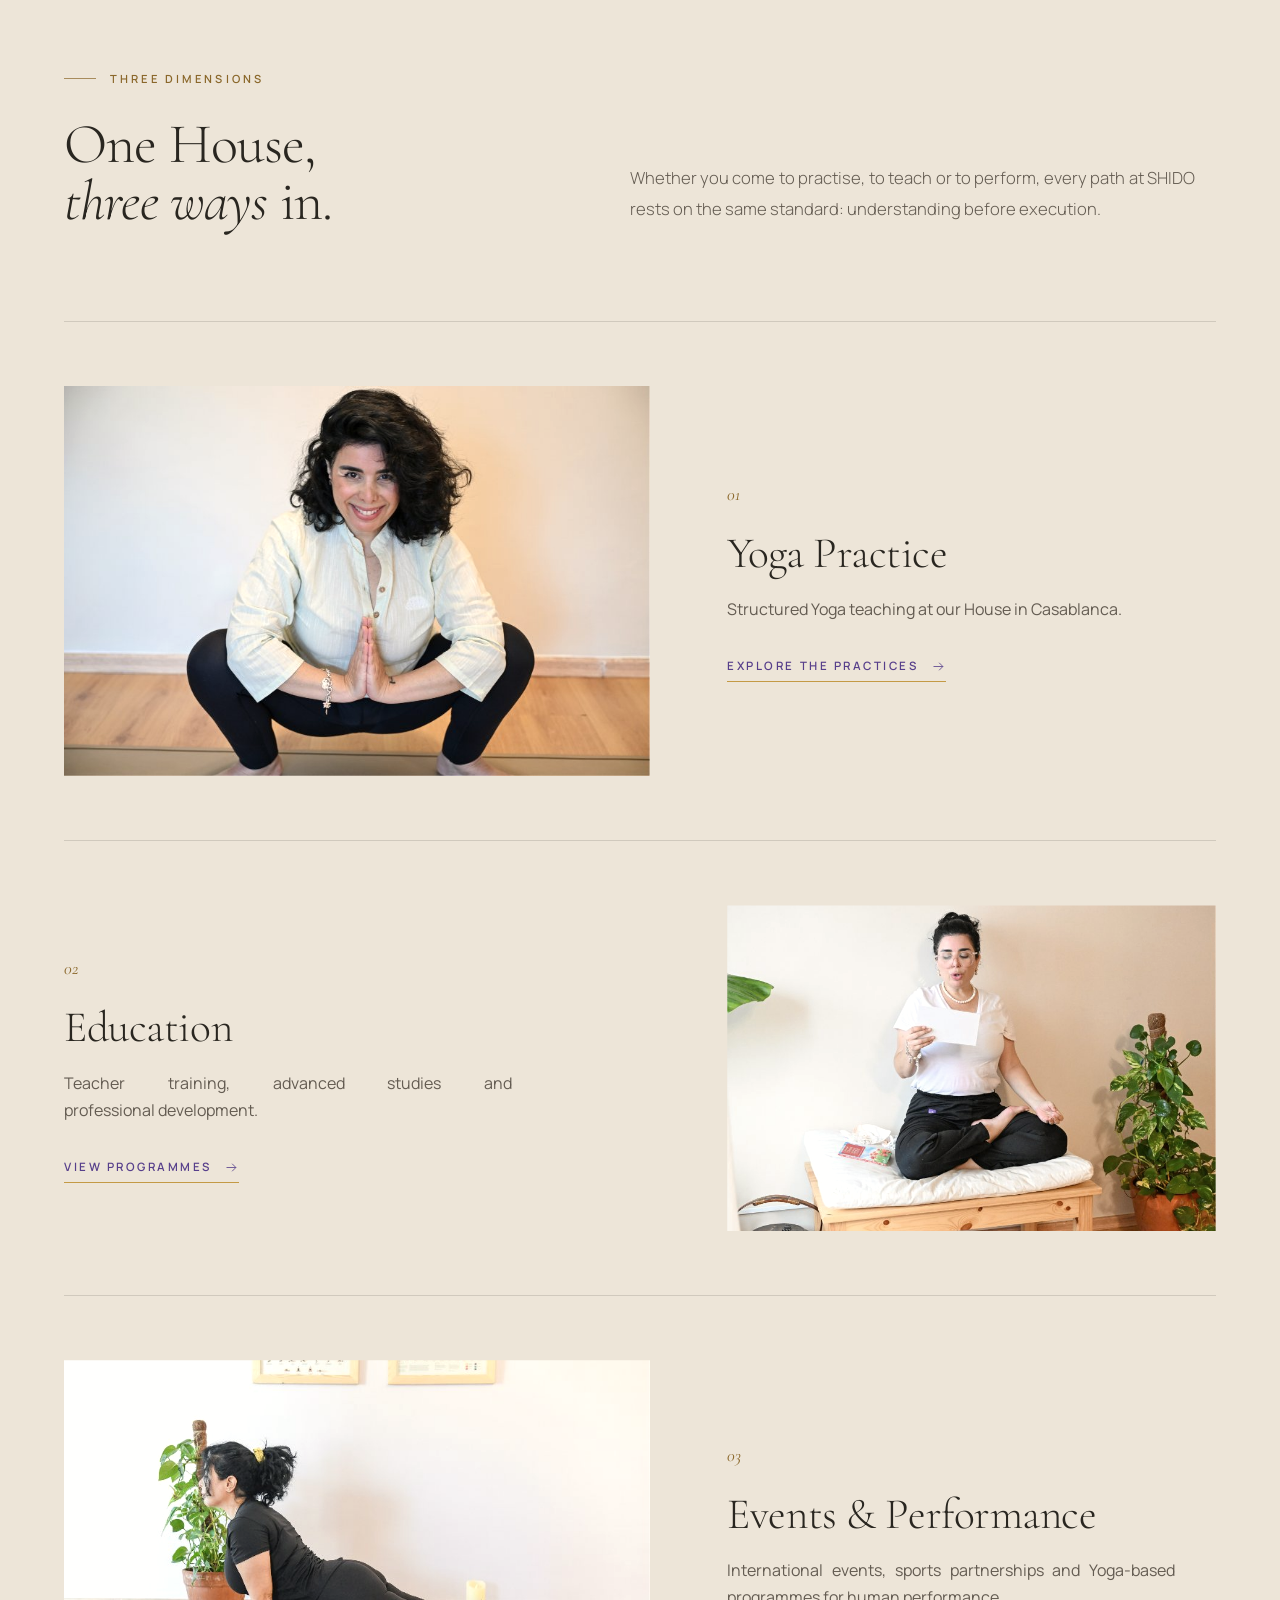
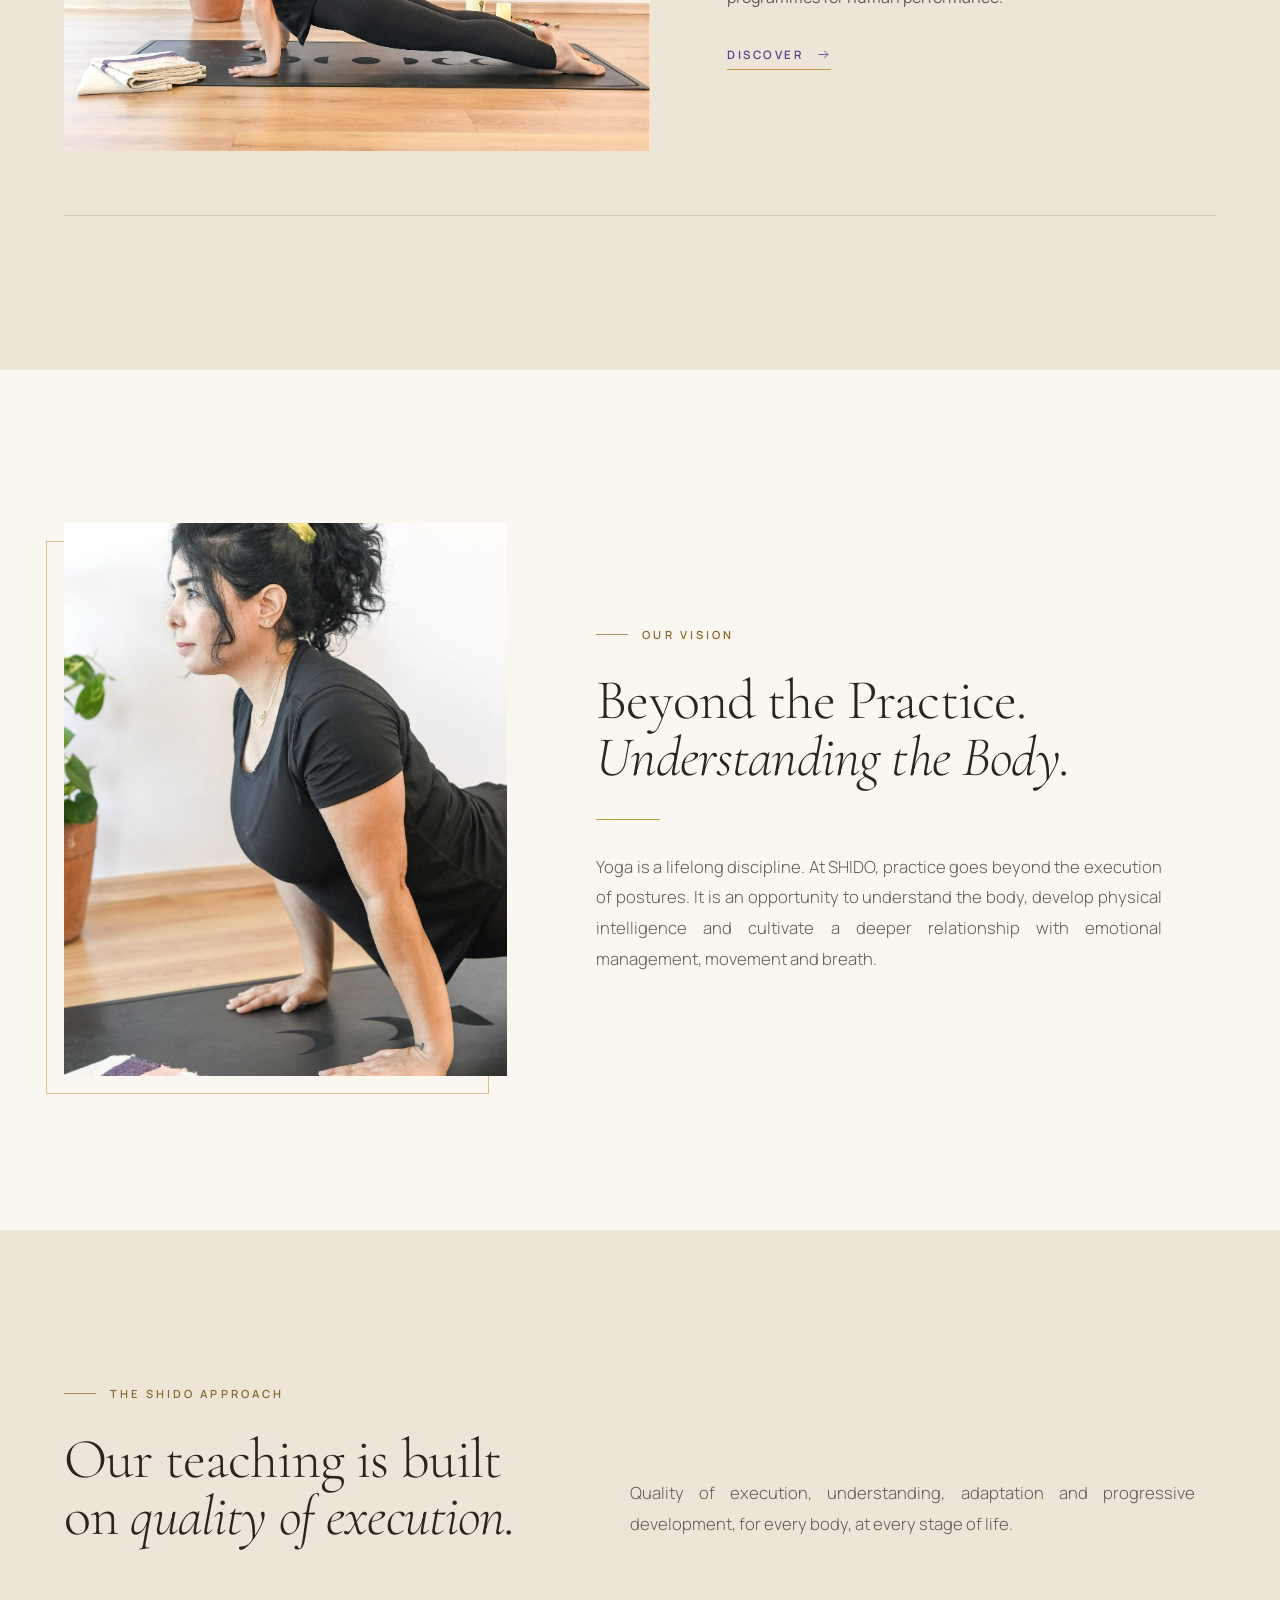
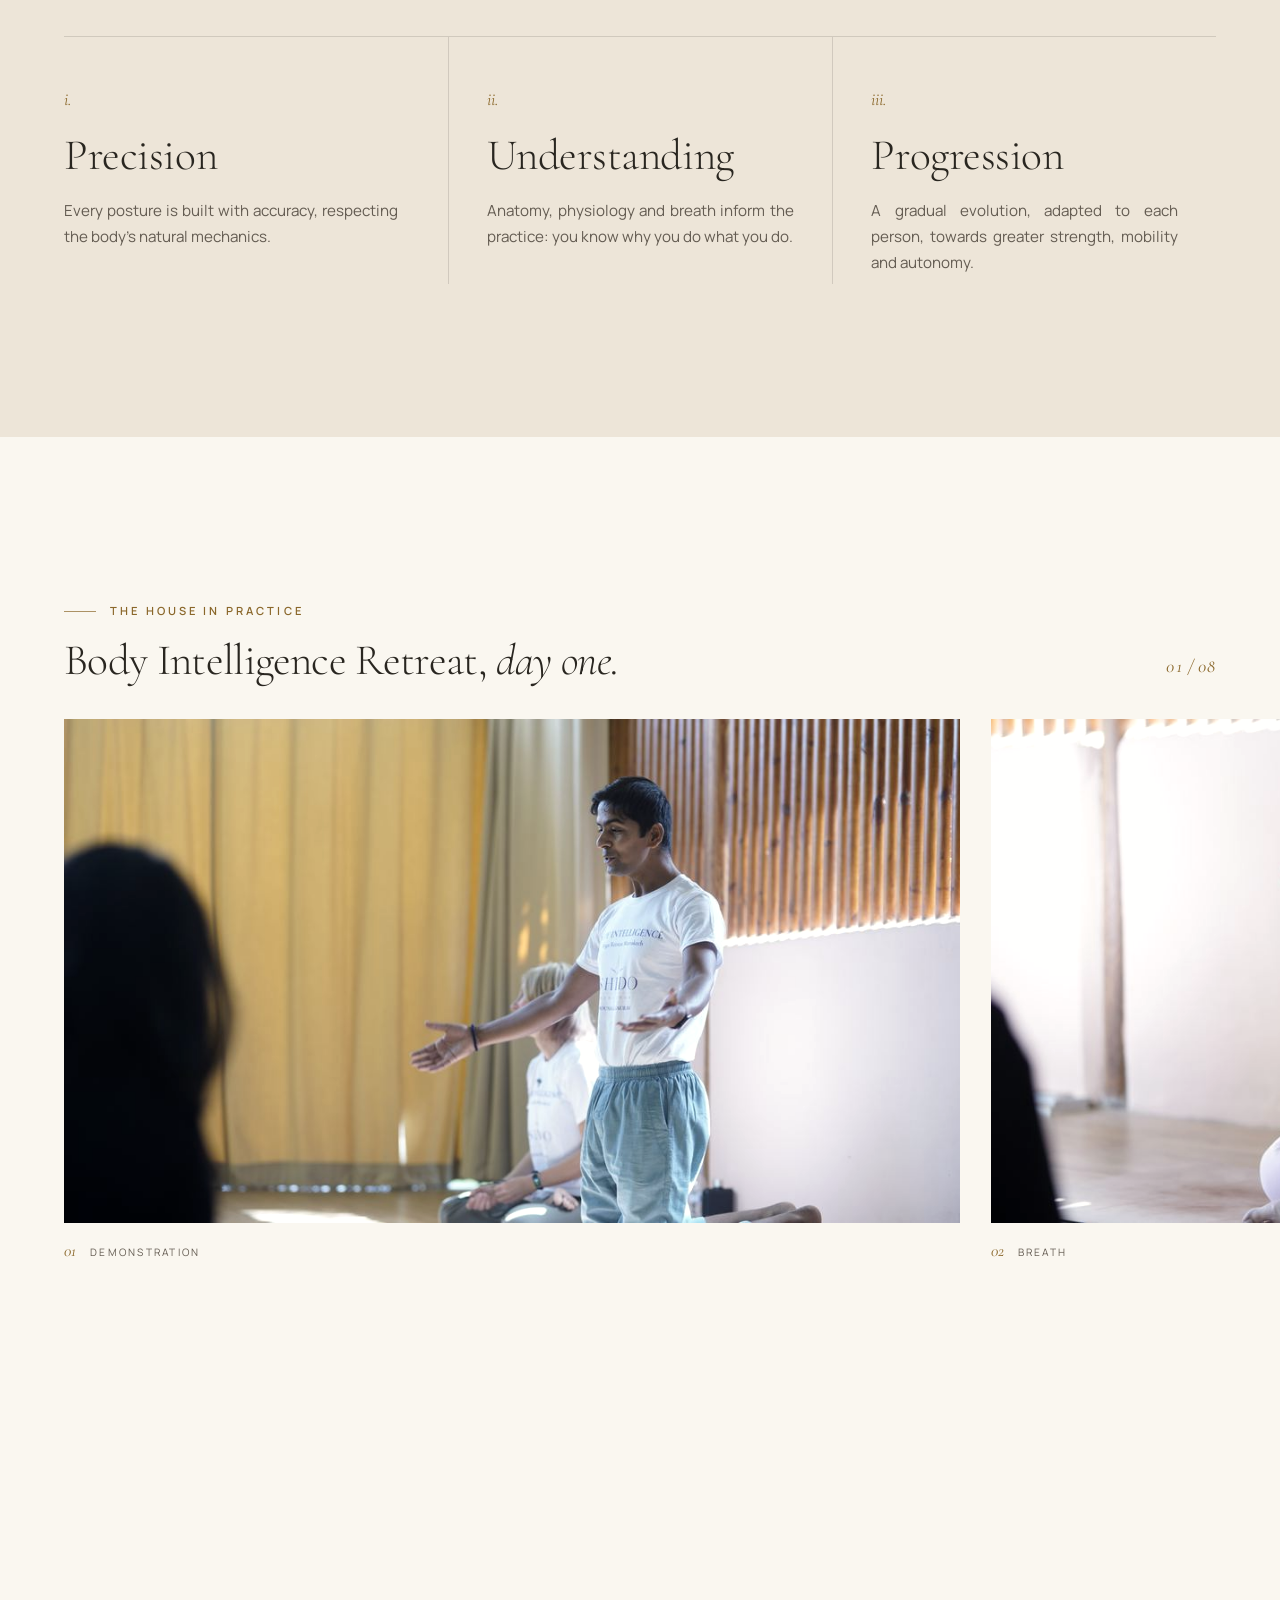
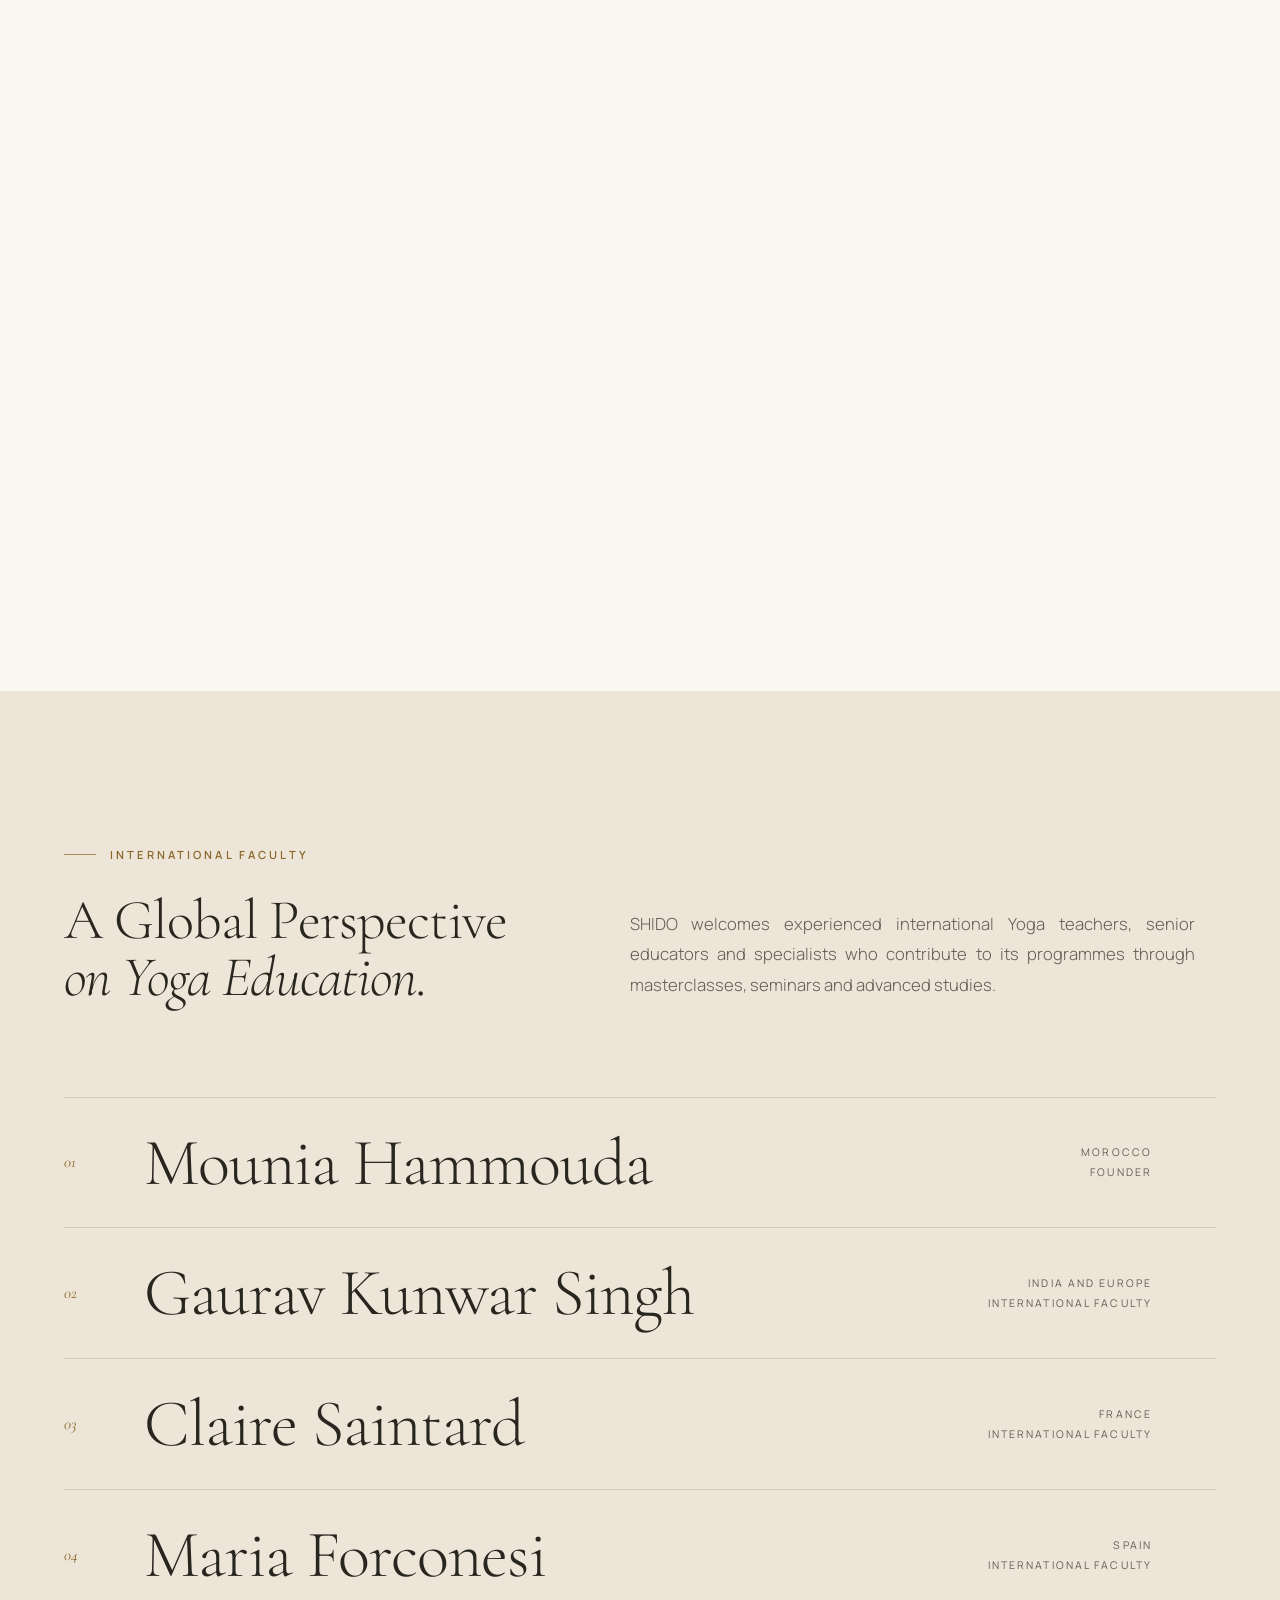
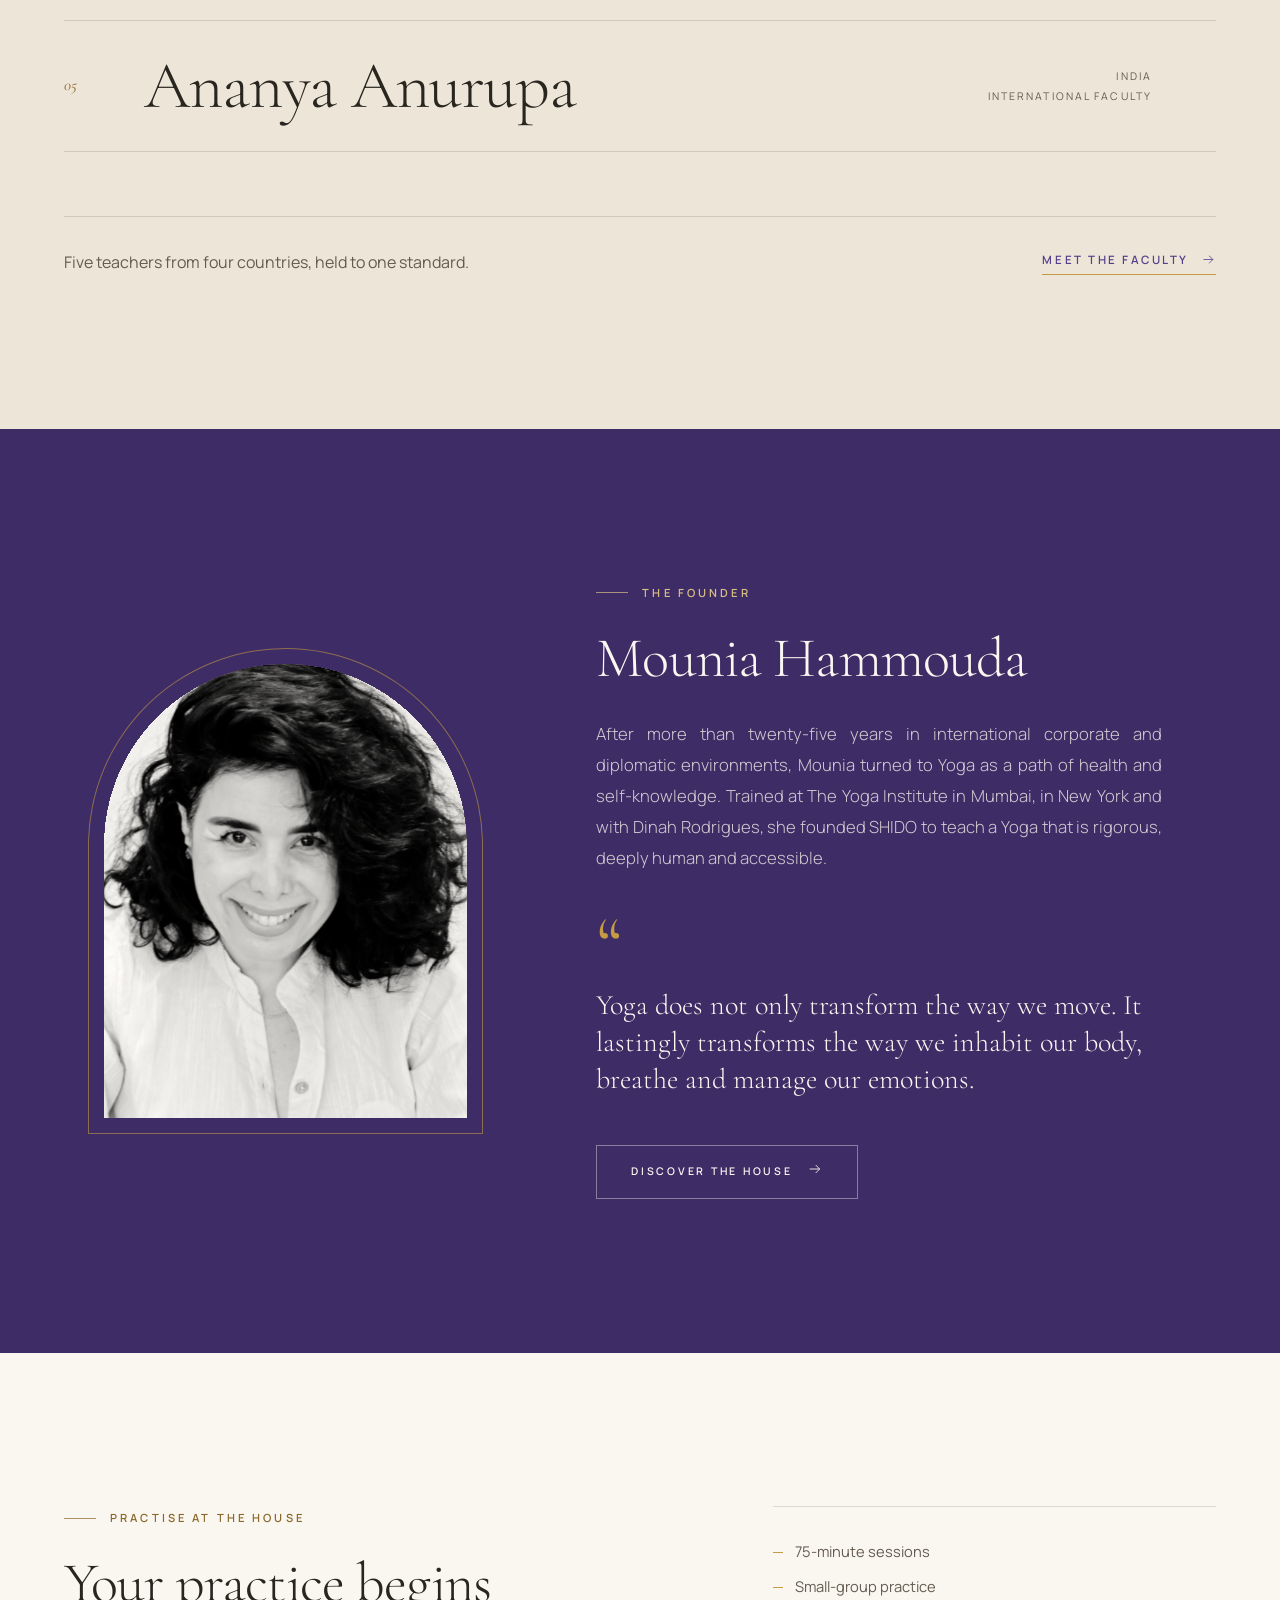
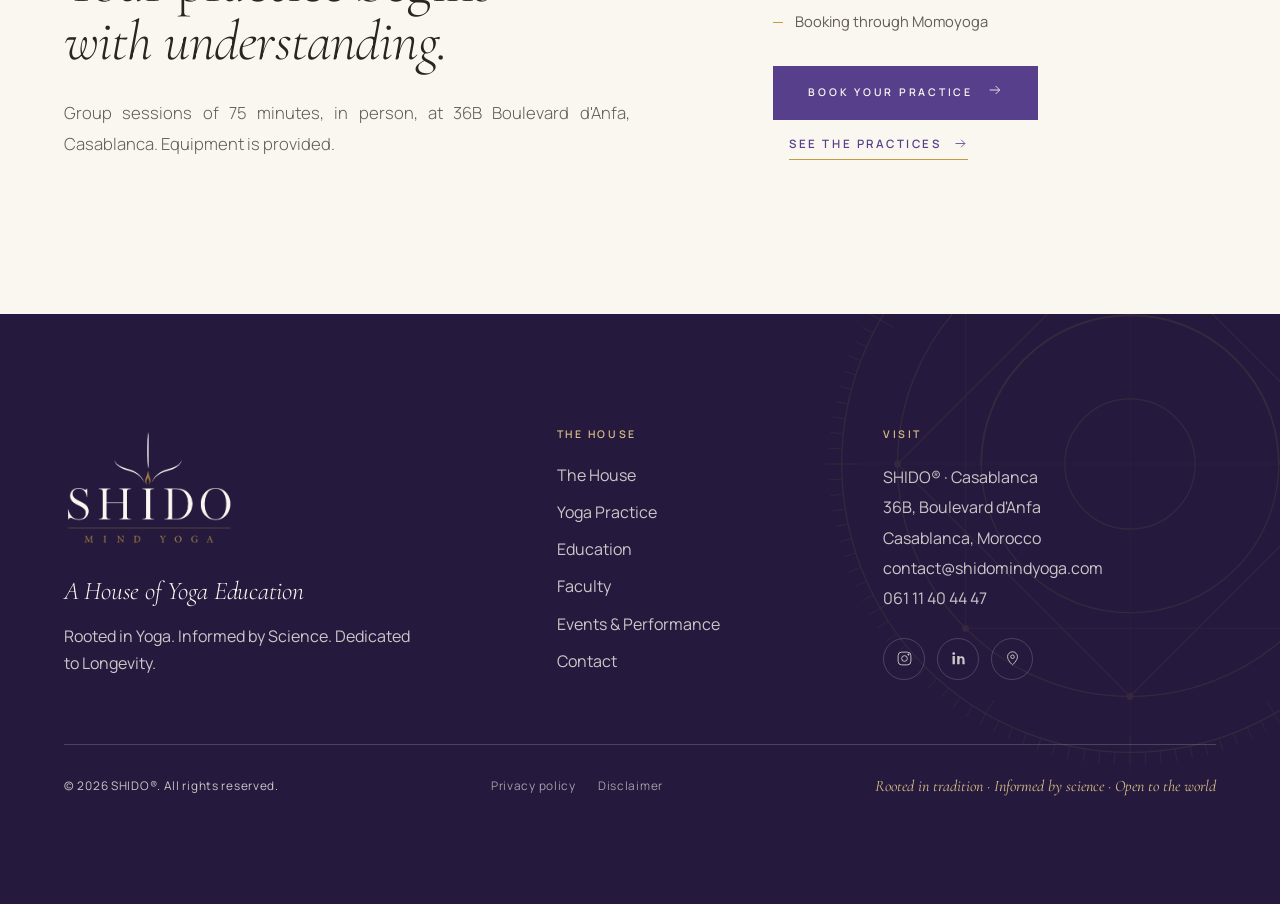
==== commit 27ed09c1: "Add Italian, repair hero image edges, remove photo credit Co-Authored-By: Claude Opus 5.5 <noreply@a" ====
--- a/index.html
+++ b/index.html
@@ -1,5 +1,5 @@
 <!doctype html>
-<html lang="en" class="no-js" data-title-fr="SHIDO® · Une Maison d'Enseignement du Yoga · Casablanca" data-title-es="SHIDO® · Una Casa de Enseñanza del Yoga · Casablanca" data-title-ar="SHIDO® · دار لتعليم اليوغا · الدار البيضاء">
+<html lang="en" class="no-js" data-title-fr="SHIDO® · Une Maison d'Enseignement du Yoga · Casablanca" data-title-es="SHIDO® · Una Casa de Enseñanza del Yoga · Casablanca" data-title-it="SHIDO® · Una Casa di Insegnamento dello Yoga · Casablanca" data-title-ar="SHIDO® · دار لتعليم اليوغا · الدار البيضاء">
 <head>
 <meta charset="utf-8">
 <meta name="viewport" content="width=device-width, initial-scale=1">
@@ -14,7 +14,7 @@
 <link rel="apple-touch-icon" href="assets/img/apple-touch-icon.png">
 <link rel="preconnect" href="https://fonts.googleapis.com"><link rel="preconnect" href="https://fonts.gstatic.com" crossorigin>
 <link href="https://fonts.googleapis.com/css2?family=Cormorant+Garamond:ital,wght@0,300;0,400;0,500;1,300;1,400&family=Manrope:wght@400;500;600&display=swap" rel="stylesheet">
-<link rel="stylesheet" href="assets/css/style.css?v=20261111b">
+<link rel="stylesheet" href="assets/css/style.css?v=20261111c">
 </head>
 <body data-page="home">
 <div id="site-header"></div>
@@ -27,25 +27,25 @@
     <div class="wrap">
       <div class="hero-copy">
         <span class="eyebrow light">SHIDO<span class="reg">®</span> · Casablanca</span>
-        <h1 data-fr="Une Maison <em>d'Enseignement</em> du Yoga" data-es="Una Casa de <em>Enseñanza del Yoga</em>" data-ar="دارٌ <em>لتعليم اليوغا</em>">A House of <em>Yoga Education</em></h1>
-        <p class="tagline" data-fr="Enraciné dans le Yoga. Éclairé par la science.<br>Dédié à la longévité." data-es="Arraigada en el Yoga. Fundamentada en la ciencia.<br>Dedicada a la longevidad." data-ar="متجذّرة في اليوغا. مستنيرة بالعلم.<br>مكرّسة لطول العمر.">Rooted in Yoga. Informed by Science.<br>Dedicated to Longevity.</p>
-        <p class="lead" data-fr="Une Maison dédiée à la pratique, à l'étude et à l'enseignement du Yoga, réunissant savoir traditionnel et compréhension scientifique contemporaine." data-es="Una Casa dedicada a la práctica, el estudio y la enseñanza del Yoga, que reúne el saber tradicional y la comprensión científica contemporánea." data-ar="دارٌ مكرّسة لممارسة اليوغا ودراستها وتعليمها، تجمع بين المعرفة التقليدية والفهم العلمي المعاصر.">A House dedicated to the practice, study and teaching of Yoga, bringing together traditional knowledge and contemporary scientific understanding.</p>
+        <h1 data-fr="Une Maison <em>d'Enseignement</em> du Yoga" data-es="Una Casa de <em>Enseñanza del Yoga</em>" data-it="Una Casa di <em>Insegnamento dello Yoga</em>" data-ar="دارٌ <em>لتعليم اليوغا</em>">A House of <em>Yoga Education</em></h1>
+        <p class="tagline" data-fr="Enraciné dans le Yoga. Éclairé par la science.<br>Dédié à la longévité." data-es="Arraigada en el Yoga. Fundamentada en la ciencia.<br>Dedicada a la longevidad." data-it="Radicata nello Yoga. Guidata dalla scienza.<br>Dedicata alla longevità." data-ar="متجذّرة في اليوغا. مستنيرة بالعلم.<br>مكرّسة لطول العمر.">Rooted in Yoga. Informed by Science.<br>Dedicated to Longevity.</p>
+        <p class="lead" data-fr="Une Maison dédiée à la pratique, à l'étude et à l'enseignement du Yoga, réunissant savoir traditionnel et compréhension scientifique contemporaine." data-es="Una Casa dedicada a la práctica, el estudio y la enseñanza del Yoga, que reúne el saber tradicional y la comprensión científica contemporánea." data-it="Una Casa dedicata alla pratica, allo studio e all'insegnamento dello Yoga, che unisce il sapere tradizionale e la comprensione scientifica contemporanea." data-ar="دارٌ مكرّسة لممارسة اليوغا ودراستها وتعليمها، تجمع بين المعرفة التقليدية والفهم العلمي المعاصر.">A House dedicated to the practice, study and teaching of Yoga, bringing together traditional knowledge and contemporary scientific understanding.</p>
         <div class="btn-row">
-          <a class="btn gold" data-book><span data-fr="Réserver votre pratique" data-es="Reserve su práctica" data-ar="احجز حصتك">Book Your Practice</span><span data-arrow></span></a>
-          <a class="btn ghost light" href="house.html"><span data-fr="Découvrir SHIDO" data-es="Descubrir SHIDO" data-ar="اكتشف SHIDO">Discover SHIDO</span></a>
+          <a class="btn gold" data-book><span data-fr="Réserver votre pratique" data-es="Reserve su práctica" data-it="Prenota la tua pratica" data-ar="احجز حصتك">Book Your Practice</span><span data-arrow></span></a>
+          <a class="btn ghost light" href="house.html"><span data-fr="Découvrir SHIDO" data-es="Descubrir SHIDO" data-it="Scoprire SHIDO" data-ar="اكتشف SHIDO">Discover SHIDO</span></a>
         </div>
       </div>
       <figure class="hero-arch">
-        <div class="arch"><img src="assets/img/photos/mounia-hero-seated.jpg" alt="Mounia Hammouda, founder of SHIDO, seated cross-legged" width="967" height="1354" fetchpriority="high" style="object-position:50% 100%"></div>
-        <figcaption class="hero-caption" data-fr="Mounia Hammouda, fondatrice" data-es="Mounia Hammouda, fundadora" data-ar="منية حمودة، المؤسِّسة">Mounia Hammouda, founder</figcaption>
+        <div class="arch"><img src="assets/img/photos/mounia-hero-seated-20261111c.jpg" alt="Mounia Hammouda, founder of SHIDO, seated cross-legged" width="967" height="1354" fetchpriority="high" style="object-position:50% 100%"></div>
+        <figcaption class="hero-caption" data-fr="Mounia Hammouda, fondatrice" data-es="Mounia Hammouda, fundadora" data-it="Mounia Hammouda, fondatrice" data-ar="منية حمودة، المؤسِّسة">Mounia Hammouda, founder</figcaption>
       </figure>
     </div>
     <div class="hero-foot">
       <div class="wrap">
         <div class="hero-pillars">
-          <span data-fr="Pratique" data-es="Práctica" data-ar="الممارسة">Practice</span><span data-fr="Formation" data-es="Formación" data-ar="التعليم">Education</span><span data-fr="Performance" data-es="Rendimiento" data-ar="الأداء">Performance</span>
-        </div>
-        <span class="scroll-cue" aria-hidden="true"><i></i><span data-fr="Défiler" data-es="Desplazar" data-ar="مرِّر">Scroll</span></span>
+          <span data-fr="Pratique" data-es="Práctica" data-it="Pratica" data-ar="الممارسة">Practice</span><span data-fr="Formation" data-es="Formación" data-it="Formazione" data-ar="التعليم">Education</span><span data-fr="Performance" data-es="Rendimiento" data-it="Performance" data-ar="الأداء">Performance</span>
+        </div>
+        <span class="scroll-cue" aria-hidden="true"><i></i><span data-fr="Défiler" data-es="Desplazar" data-it="Scorri" data-ar="مرِّر">Scroll</span></span>
         <span class="hero-address" dir="ltr">36B, Boulevard d'Anfa</span>
       </div>
     </div>
@@ -55,8 +55,8 @@
   <section class="manifesto" aria-label="SHIDO in one sentence">
     <div class="wrap">
       <div class="ornament center reveal"><img src="assets/img/shido-mark-dark.png" alt="" aria-hidden="true"></div>
-      <p class="statement reveal d1" data-fr="SHIDO est une Maison du Yoga <em>enracinée dans la tradition,</em> éclairée par la science et <em>ouverte sur le monde.</em>" data-es="SHIDO es una Casa del Yoga <em>arraigada en la tradición,</em> fundamentada en la ciencia y <em>abierta al mundo.</em>" data-ar="SHIDO دارٌ لليوغا <em>متجذّرة في التقاليد،</em> مستنيرة بالعلم <em>ومنفتحة على العالم.</em>">SHIDO is a House of Yoga <em>rooted in tradition,</em> informed by science and <em>open to the world.</em></p>
-      <p class="sig reveal d2" data-fr="Pratique · Formation · Événements &amp; Performance" data-es="Práctica · Formación · Eventos y Rendimiento" data-ar="الممارسة · التعليم · الفعاليات والأداء">Practice · Education · Events &amp; Performance</p>
+      <p class="statement reveal d1" data-fr="SHIDO est une Maison du Yoga <em>enracinée dans la tradition,</em> éclairée par la science et <em>ouverte sur le monde.</em>" data-es="SHIDO es una Casa del Yoga <em>arraigada en la tradición,</em> fundamentada en la ciencia y <em>abierta al mundo.</em>" data-it="SHIDO è una Casa dello Yoga <em>radicata nella tradizione,</em> guidata dalla scienza e <em>aperta al mondo.</em>" data-ar="SHIDO دارٌ لليوغا <em>متجذّرة في التقاليد،</em> مستنيرة بالعلم <em>ومنفتحة على العالم.</em>">SHIDO is a House of Yoga <em>rooted in tradition,</em> informed by science and <em>open to the world.</em></p>
+      <p class="sig reveal d2" data-fr="Pratique · Formation · Événements &amp; Performance" data-es="Práctica · Formación · Eventos y Rendimiento" data-it="Pratica · Formazione · Eventi e Performance" data-ar="الممارسة · التعليم · الفعاليات والأداء">Practice · Education · Events &amp; Performance</p>
     </div>
   </section>
 
@@ -65,37 +65,37 @@
     <div class="wrap">
       <div class="section-head">
         <div>
-          <span class="eyebrow reveal" data-fr="Trois dimensions" data-es="Tres dimensiones" data-ar="ثلاثة أبعاد">Three Dimensions</span>
-          <h2 id="dim-title" class="reveal" data-fr="Une seule Maison, <em>trois manières</em> d'entrer." data-es="Una sola Casa, <em>tres maneras</em> de entrar." data-ar="دارٌ واحدة، <em>وثلاثة مداخل.</em>">One House, <em>three ways</em> in.</h2>
-        </div>
-        <p class="lead reveal d1" data-fr="Que vous veniez pratiquer, enseigner ou performer, chaque parcours chez SHIDO repose sur la même exigence : comprendre avant d'exécuter." data-es="Ya venga a practicar, a enseñar o a rendir, cada camino en SHIDO se apoya en la misma exigencia: comprender antes de ejecutar." data-ar="سواء أتيت للممارسة أو للتعليم أو للأداء، فإن كل مسار في SHIDO يقوم على المعيار نفسه: الفهم قبل التنفيذ.">Whether you come to practise, to teach or to perform, every path at SHIDO rests on the same standard: understanding before execution.</p>
+          <span class="eyebrow reveal" data-fr="Trois dimensions" data-es="Tres dimensiones" data-it="Tre dimensioni" data-ar="ثلاثة أبعاد">Three Dimensions</span>
+          <h2 id="dim-title" class="reveal" data-fr="Une seule Maison, <em>trois manières</em> d'entrer." data-es="Una sola Casa, <em>tres maneras</em> de entrar." data-it="Una sola Casa, <em>tre modi</em> per entrarvi." data-ar="دارٌ واحدة، <em>وثلاثة مداخل.</em>">One House, <em>three ways</em> in.</h2>
+        </div>
+        <p class="lead reveal d1" data-fr="Que vous veniez pratiquer, enseigner ou performer, chaque parcours chez SHIDO repose sur la même exigence : comprendre avant d'exécuter." data-es="Ya venga a practicar, a enseñar o a rendir, cada camino en SHIDO se apoya en la misma exigencia: comprender antes de ejecutar." data-it="Che si venga per praticare, per insegnare o per migliorare la propria performance, ogni percorso in SHIDO poggia sulla stessa esigenza: comprendere prima di eseguire." data-ar="سواء أتيت للممارسة أو للتعليم أو للأداء، فإن كل مسار في SHIDO يقوم على المعيار نفسه: الفهم قبل التنفيذ.">Whether you come to practise, to teach or to perform, every path at SHIDO rests on the same standard: understanding before execution.</p>
       </div>
       <ol class="dim-rows">
         <li class="dim-row reveal">
           <a class="dim-media img-reveal" href="practice.html" tabindex="-1" aria-hidden="true"><img src="assets/img/photos/mounia-squat-wide.jpg" alt="" loading="lazy" width="810" height="540"></a>
           <div class="dim-text">
             <span class="num">01</span>
-            <h3 data-fr="Pratique du Yoga" data-es="Práctica de Yoga" data-ar="ممارسة اليوغا">Yoga Practice</h3>
-            <p data-fr="Un enseignement structuré du Yoga dans notre Maison à Casablanca." data-es="Una enseñanza estructurada del Yoga en nuestra Casa de Casablanca." data-ar="تعليم منظّم لليوغا في دارنا بالدار البيضاء.">Structured Yoga teaching at our House in Casablanca.</p>
-            <a class="link-arrow" href="practice.html" data-arrow><span data-fr="Les pratiques" data-es="Ver las prácticas" data-ar="اكتشف الممارسات">Explore the practices</span></a>
+            <h3 data-fr="Pratique du Yoga" data-es="Práctica de Yoga" data-it="Pratica dello Yoga" data-ar="ممارسة اليوغا">Yoga Practice</h3>
+            <p data-fr="Un enseignement structuré du Yoga dans notre Maison à Casablanca." data-es="Una enseñanza estructurada del Yoga en nuestra Casa de Casablanca." data-it="Un insegnamento strutturato dello Yoga nella nostra Casa di Casablanca." data-ar="تعليم منظّم لليوغا في دارنا بالدار البيضاء.">Structured Yoga teaching at our House in Casablanca.</p>
+            <a class="link-arrow" href="practice.html" data-arrow><span data-fr="Les pratiques" data-es="Ver las prácticas" data-it="Vedere le pratiche" data-ar="اكتشف الممارسات">Explore the practices</span></a>
           </div>
         </li>
         <li class="dim-row reveal">
           <a class="dim-media img-reveal" href="education.html" tabindex="-1" aria-hidden="true"><img src="assets/img/photos/mounia-reading.jpg" alt="" loading="lazy" width="810" height="579"></a>
           <div class="dim-text">
             <span class="num">02</span>
-            <h3 data-fr="Formation" data-es="Formación" data-ar="التعليم">Education</h3>
-            <p data-fr="Formation des enseignants, études avancées et développement professionnel." data-es="Formación de profesores, estudios avanzados y desarrollo profesional." data-ar="تكوين المعلّمين، والدراسات المتقدمة، والتطوير المهني.">Teacher training, advanced studies and professional development.</p>
-            <a class="link-arrow" href="education.html" data-arrow><span data-fr="Les programmes" data-es="Ver los programas" data-ar="اطّلع على البرامج">View programmes</span></a>
+            <h3 data-fr="Formation" data-es="Formación" data-it="Formazione" data-ar="التعليم">Education</h3>
+            <p data-fr="Formation des enseignants, études avancées et développement professionnel." data-es="Formación de profesores, estudios avanzados y desarrollo profesional." data-it="Formazione degli insegnanti, studi avanzati e sviluppo professionale." data-ar="تكوين المعلّمين، والدراسات المتقدمة، والتطوير المهني.">Teacher training, advanced studies and professional development.</p>
+            <a class="link-arrow" href="education.html" data-arrow><span data-fr="Les programmes" data-es="Ver los programas" data-it="Vedere i programmi" data-ar="اطّلع على البرامج">View programmes</span></a>
           </div>
         </li>
         <li class="dim-row reveal">
           <a class="dim-media img-reveal" href="events.html" tabindex="-1" aria-hidden="true"><img src="assets/img/photos/mounia-plank-charts.jpg" alt="" loading="lazy" width="810" height="579"></a>
           <div class="dim-text">
             <span class="num">03</span>
-            <h3 data-fr="Événements &amp; Performance" data-es="Eventos y Rendimiento" data-ar="الفعاليات والأداء">Events &amp; Performance</h3>
-            <p data-fr="Événements internationaux, partenariats sportifs et programmes de Yoga au service de la performance humaine." data-es="Eventos internacionales, alianzas deportivas y programas basados en el Yoga para el rendimiento humano." data-ar="فعاليات دولية، وشراكات رياضية، وبرامج قائمة على اليوغا من أجل الأداء البشري.">International events, sports partnerships and Yoga-based programmes for human performance.</p>
-            <a class="link-arrow" href="events.html" data-arrow><span data-fr="Découvrir" data-es="Descubrir" data-ar="اكتشف">Discover</span></a>
+            <h3 data-fr="Événements &amp; Performance" data-es="Eventos y Rendimiento" data-it="Eventi e Performance" data-ar="الفعاليات والأداء">Events &amp; Performance</h3>
+            <p data-fr="Événements internationaux, partenariats sportifs et programmes de Yoga au service de la performance humaine." data-es="Eventos internacionales, alianzas deportivas y programas basados en el Yoga para el rendimiento humano." data-it="Eventi internazionali, partnership sportive e programmi basati sullo Yoga per la performance umana." data-ar="فعاليات دولية، وشراكات رياضية، وبرامج قائمة على اليوغا من أجل الأداء البشري.">International events, sports partnerships and Yoga-based programmes for human performance.</p>
+            <a class="link-arrow" href="events.html" data-arrow><span data-fr="Découvrir" data-es="Descubrir" data-it="Scoprire" data-ar="اكتشف">Discover</span></a>
           </div>
         </li>
       </ol>
@@ -109,10 +109,10 @@
         <img class="ratio-45" src="assets/img/photos/mounia-cobra-black.jpg" alt="Mounia in a low cobra, lengthening the spine" loading="lazy" width="771" height="1080">
       </div>
       <div>
-        <span class="eyebrow reveal" data-fr="Notre vision" data-es="Nuestra visión" data-ar="رؤيتنا">Our Vision</span>
-        <h2 id="vision-title" class="reveal" data-fr="Au-delà de la pratique. <em>Comprendre le corps.</em>" data-es="Más allá de la práctica. <em>Comprender el cuerpo.</em>" data-ar="ما وراء الممارسة. <em>فهم الجسد.</em>">Beyond the Practice. <em>Understanding the Body.</em></h2>
+        <span class="eyebrow reveal" data-fr="Notre vision" data-es="Nuestra visión" data-it="La nostra visione" data-ar="رؤيتنا">Our Vision</span>
+        <h2 id="vision-title" class="reveal" data-fr="Au-delà de la pratique. <em>Comprendre le corps.</em>" data-es="Más allá de la práctica. <em>Comprender el cuerpo.</em>" data-it="Oltre la pratica. <em>Comprendere il corpo.</em>" data-ar="ما وراء الممارسة. <em>فهم الجسد.</em>">Beyond the Practice. <em>Understanding the Body.</em></h2>
         <hr class="rule reveal">
-        <p class="lead reveal d1" data-fr="Le Yoga est une discipline de toute une vie. Chez SHIDO, la pratique va au-delà de l'exécution des postures. Elle est l'occasion de comprendre le corps, de développer une intelligence physique et de cultiver une relation plus profonde à la gestion des émotions, au mouvement et au souffle." data-es="El Yoga es una disciplina para toda la vida. En SHIDO, la práctica va más allá de la ejecución de las posturas. Es una oportunidad para comprender el cuerpo, desarrollar la inteligencia física y cultivar una relación más profunda con la gestión de las emociones, el movimiento y la respiración." data-ar="اليوغا نظامٌ يمتد مدى الحياة. في SHIDO، تتجاوز الممارسة تنفيذ الوضعيات؛ فهي فرصة لفهم الجسد، وتنمية الذكاء الجسدي، وبناء علاقة أعمق مع إدارة الانفعالات والحركة والتنفّس.">Yoga is a lifelong discipline. At SHIDO, practice goes beyond the execution of postures. It is an opportunity to understand the body, develop physical intelligence and cultivate a deeper relationship with emotional management, movement and breath.</p>
+        <p class="lead reveal d1" data-fr="Le Yoga est une discipline de toute une vie. Chez SHIDO, la pratique va au-delà de l'exécution des postures. Elle est l'occasion de comprendre le corps, de développer une intelligence physique et de cultiver une relation plus profonde à la gestion des émotions, au mouvement et au souffle." data-es="El Yoga es una disciplina para toda la vida. En SHIDO, la práctica va más allá de la ejecución de las posturas. Es una oportunidad para comprender el cuerpo, desarrollar la inteligencia física y cultivar una relación más profunda con la gestión de las emociones, el movimiento y la respiración." data-it="Lo Yoga è una disciplina per tutta la vita. In SHIDO, la pratica va oltre l'esecuzione delle posture. È l'occasione per comprendere il corpo, sviluppare l'intelligenza fisica e coltivare un rapporto più profondo con la gestione delle emozioni, il movimento e il respiro." data-ar="اليوغا نظامٌ يمتد مدى الحياة. في SHIDO، تتجاوز الممارسة تنفيذ الوضعيات؛ فهي فرصة لفهم الجسد، وتنمية الذكاء الجسدي، وبناء علاقة أعمق مع إدارة الانفعالات والحركة والتنفّس.">Yoga is a lifelong discipline. At SHIDO, practice goes beyond the execution of postures. It is an opportunity to understand the body, develop physical intelligence and cultivate a deeper relationship with emotional management, movement and breath.</p>
       </div>
     </div>
   </section>
@@ -122,26 +122,26 @@
     <div class="wrap">
       <div class="section-head">
         <div>
-          <span class="eyebrow reveal" data-fr="L'approche SHIDO" data-es="El enfoque SHIDO" data-ar="منهج SHIDO">The SHIDO Approach</span>
-          <h2 id="approach-title" class="reveal" data-fr="Notre enseignement repose sur la <em>qualité d'exécution.</em>" data-es="Nuestra enseñanza se basa en la <em>calidad de la ejecución.</em>" data-ar="يقوم تعليمنا على <em>جودة التنفيذ.</em>">Our teaching is built on <em>quality of execution.</em></h2>
-        </div>
-        <p class="lead reveal d1" data-fr="Qualité d'exécution, compréhension, adaptation et développement progressif, pour chaque corps, à chaque étape de la vie." data-es="Calidad de ejecución, comprensión, adaptación y desarrollo progresivo, para cada cuerpo y en cada etapa de la vida." data-ar="جودة التنفيذ، والفهم، والتكيّف، والتطوّر التدريجي، لكل جسد وفي كل مرحلة من مراحل الحياة.">Quality of execution, understanding, adaptation and progressive development, for every body, at every stage of life.</p>
+          <span class="eyebrow reveal" data-fr="L'approche SHIDO" data-es="El enfoque SHIDO" data-it="L'approccio SHIDO" data-ar="منهج SHIDO">The SHIDO Approach</span>
+          <h2 id="approach-title" class="reveal" data-fr="Notre enseignement repose sur la <em>qualité d'exécution.</em>" data-es="Nuestra enseñanza se basa en la <em>calidad de la ejecución.</em>" data-it="Il nostro insegnamento si fonda sulla <em>qualità dell'esecuzione.</em>" data-ar="يقوم تعليمنا على <em>جودة التنفيذ.</em>">Our teaching is built on <em>quality of execution.</em></h2>
+        </div>
+        <p class="lead reveal d1" data-fr="Qualité d'exécution, compréhension, adaptation et développement progressif, pour chaque corps, à chaque étape de la vie." data-es="Calidad de ejecución, comprensión, adaptación y desarrollo progresivo, para cada cuerpo y en cada etapa de la vida." data-it="Qualità dell'esecuzione, comprensione, adattamento e sviluppo progressivo, per ogni corpo e in ogni fase della vita." data-ar="جودة التنفيذ، والفهم، والتكيّف، والتطوّر التدريجي، لكل جسد وفي كل مرحلة من مراحل الحياة.">Quality of execution, understanding, adaptation and progressive development, for every body, at every stage of life.</p>
       </div>
       <div class="triad">
         <div class="reveal">
           <span class="roman">i.</span>
-          <h3 data-fr="Précision" data-es="Precisión" data-ar="الدقة">Precision</h3>
-          <p data-fr="Chaque posture est construite avec justesse, dans le respect du fonctionnement naturel du corps." data-es="Cada postura se construye con exactitud, respetando la mecánica natural del cuerpo." data-ar="تُبنى كل وضعية بدقة، مع احترام الميكانيكا الطبيعية للجسد.">Every posture is built with accuracy, respecting the body's natural mechanics.</p>
+          <h3 data-fr="Précision" data-es="Precisión" data-it="Precisione" data-ar="الدقة">Precision</h3>
+          <p data-fr="Chaque posture est construite avec justesse, dans le respect du fonctionnement naturel du corps." data-es="Cada postura se construye con exactitud, respetando la mecánica natural del cuerpo." data-it="Ogni postura è costruita con esattezza, nel rispetto della meccanica naturale del corpo." data-ar="تُبنى كل وضعية بدقة، مع احترام الميكانيكا الطبيعية للجسد.">Every posture is built with accuracy, respecting the body's natural mechanics.</p>
         </div>
         <div class="reveal d1">
           <span class="roman">ii.</span>
-          <h3 data-fr="Compréhension" data-es="Comprensión" data-ar="الفهم">Understanding</h3>
-          <p data-fr="Anatomie, physiologie et souffle éclairent la pratique : on sait pourquoi l'on fait ce que l'on fait." data-es="La anatomía, la fisiología y la respiración guían la práctica: se sabe por qué se hace lo que se hace." data-ar="التشريح وعلم وظائف الأعضاء والتنفّس تُنير الممارسة: فتعرف لماذا تفعل ما تفعل.">Anatomy, physiology and breath inform the practice: you know why you do what you do.</p>
+          <h3 data-fr="Compréhension" data-es="Comprensión" data-it="Comprensione" data-ar="الفهم">Understanding</h3>
+          <p data-fr="Anatomie, physiologie et souffle éclairent la pratique : on sait pourquoi l'on fait ce que l'on fait." data-es="La anatomía, la fisiología y la respiración guían la práctica: se sabe por qué se hace lo que se hace." data-it="Anatomia, fisiologia e respirazione guidano la pratica: si sa perché si fa ciò che si fa." data-ar="التشريح وعلم وظائف الأعضاء والتنفّس تُنير الممارسة: فتعرف لماذا تفعل ما تفعل.">Anatomy, physiology and breath inform the practice: you know why you do what you do.</p>
         </div>
         <div class="reveal d2">
           <span class="roman">iii.</span>
-          <h3 data-fr="Progression" data-es="Progresión" data-ar="التدرّج">Progression</h3>
-          <p data-fr="Une évolution graduelle, adaptée à chacun, vers davantage de force, de mobilité et d'autonomie." data-es="Una evolución gradual, adaptada a cada persona, hacia más fuerza, movilidad y autonomía." data-ar="تطوّر تدريجي يناسب كل شخص، نحو مزيد من القوة والحركية والاستقلالية.">A gradual evolution, adapted to each person, towards greater strength, mobility and autonomy.</p>
+          <h3 data-fr="Progression" data-es="Progresión" data-it="Progressione" data-ar="التدرّج">Progression</h3>
+          <p data-fr="Une évolution graduelle, adaptée à chacun, vers davantage de force, de mobilité et d'autonomie." data-es="Una evolución gradual, adaptada a cada persona, hacia más fuerza, movilidad y autonomía." data-it="Un'evoluzione graduale, adattata a ciascuno, verso più forza, mobilità e autonomia." data-ar="تطوّر تدريجي يناسب كل شخص، نحو مزيد من القوة والحركية والاستقلالية.">A gradual evolution, adapted to each person, towards greater strength, mobility and autonomy.</p>
         </div>
       </div>
     </div>
@@ -152,20 +152,20 @@
     <div class="gallery-pin">
       <div class="wrap gallery-head">
         <div>
-          <span class="eyebrow" data-fr="La Maison en pratique" data-es="La Casa en práctica" data-ar="الدار في الممارسة">The House in practice</span>
-          <h2 id="gallery-title" data-fr="Retraite Body Intelligence, <em>premier jour.</em>" data-es="Retiro Body Intelligence, <em>primer día.</em>" data-ar="خلوة Body Intelligence، <em>اليوم الأول.</em>">Body Intelligence Retreat, <em>day one.</em></h2>
+          <span class="eyebrow" data-fr="La Maison en pratique" data-es="La Casa en práctica" data-it="La Casa in pratica" data-ar="الدار في الممارسة">The House in practice</span>
+          <h2 id="gallery-title" data-fr="Retraite Body Intelligence, <em>premier jour.</em>" data-es="Retiro Body Intelligence, <em>primer día.</em>" data-it="Ritiro Body Intelligence, <em>primo giorno.</em>" data-ar="خلوة Body Intelligence، <em>اليوم الأول.</em>">Body Intelligence Retreat, <em>day one.</em></h2>
         </div>
         <span class="gallery-count" aria-hidden="true">01 / 08</span>
       </div>
       <div class="gallery-track">
-        <figure class="g-item"><div class="g-img"><img src="assets/img/photos/retreat/retreat-01.jpg" srcset="assets/img/photos/retreat/retreat-01-s.jpg 1000w, assets/img/photos/retreat/retreat-01.jpg 2000w" sizes="(max-width: 640px) 92vw, 72vw" alt="A teacher demonstrating a standing posture to the group" loading="lazy" width="2000" height="1125"></div><figcaption><b>01</b><span data-fr="Démonstration" data-es="Demostración" data-ar="عرض توضيحي">Demonstration</span></figcaption></figure>
-        <figure class="g-item"><div class="g-img"><img src="assets/img/photos/retreat/retreat-02.jpg" srcset="assets/img/photos/retreat/retreat-02-s.jpg 1000w, assets/img/photos/retreat/retreat-02.jpg 2000w" sizes="(max-width: 640px) 92vw, 72vw" alt="Mounia seated, explaining a breathing practice with open hands" loading="lazy" width="2000" height="1125"></div><figcaption><b>02</b><span data-fr="Le souffle" data-es="La respiración" data-ar="التنفّس">Breath</span></figcaption></figure>
-        <figure class="g-item"><div class="g-img"><img src="assets/img/photos/retreat/retreat-03.jpg" srcset="assets/img/photos/retreat/retreat-03-s.jpg 1000w, assets/img/photos/retreat/retreat-03.jpg 2000w" sizes="(max-width: 640px) 92vw, 72vw" alt="The practice room, students seated on their mats" loading="lazy" width="2000" height="1125"></div><figcaption><b>03</b><span data-fr="La salle" data-es="La sala" data-ar="القاعة">The room</span></figcaption></figure>
-        <figure class="g-item"><div class="g-img"><img src="assets/img/photos/retreat/retreat-05.jpg" srcset="assets/img/photos/retreat/retreat-05-s.jpg 1000w, assets/img/photos/retreat/retreat-05.jpg 2000w" sizes="(max-width: 640px) 92vw, 72vw" alt="The group standing with arms raised, facing the mirror" loading="lazy" width="2000" height="1125"></div><figcaption><b>04</b><span data-fr="Séquence debout" data-es="Secuencia de pie" data-ar="تسلسل الوقوف">Standing sequence</span></figcaption></figure>
-        <figure class="g-item"><div class="g-img"><img src="assets/img/photos/retreat/retreat-06.jpg" srcset="assets/img/photos/retreat/retreat-06-s.jpg 1000w, assets/img/photos/retreat/retreat-06.jpg 2000w" sizes="(max-width: 640px) 92vw, 72vw" alt="Students reaching overhead in unison" loading="lazy" width="2000" height="1125"></div><figcaption><b>05</b><span data-fr="Bras levés" data-es="Brazos elevados" data-ar="رفع الذراعين">Arms overhead</span></figcaption></figure>
-        <figure class="g-item"><div class="g-img"><img src="assets/img/photos/retreat/retreat-07.jpg" srcset="assets/img/photos/retreat/retreat-07-s.jpg 1000w, assets/img/photos/retreat/retreat-07.jpg 2000w" sizes="(max-width: 640px) 92vw, 72vw" alt="Mounia adjusting a student's alignment" loading="lazy" width="2000" height="1125"></div><figcaption><b>06</b><span data-fr="Ajustement" data-es="Ajuste" data-ar="تصحيح الوضعية">Adjustment</span></figcaption></figure>
-        <figure class="g-item"><div class="g-img"><img src="assets/img/photos/retreat/retreat-08.jpg" srcset="assets/img/photos/retreat/retreat-08-s.jpg 1000w, assets/img/photos/retreat/retreat-08.jpg 2000w" sizes="(max-width: 640px) 92vw, 72vw" alt="A student mid-movement, arms open" loading="lazy" width="2000" height="1125"></div><figcaption><b>07</b><span data-fr="En mouvement" data-es="En movimiento" data-ar="في الحركة">In movement</span></figcaption></figure>
-        <figure class="g-item"><div class="g-img"><img src="assets/img/photos/retreat/retreat-09.jpg" srcset="assets/img/photos/retreat/retreat-09-s.jpg 1000w, assets/img/photos/retreat/retreat-09.jpg 2000w" sizes="(max-width: 640px) 92vw, 72vw" alt="Mounia teaching with arms open wide" loading="lazy" width="2000" height="1125"></div><figcaption><b>08</b><span data-fr="L'enseignement" data-es="La enseñanza" data-ar="التعليم">Teaching</span></figcaption></figure>
+        <figure class="g-item"><div class="g-img"><img src="assets/img/photos/retreat/retreat-01.jpg" srcset="assets/img/photos/retreat/retreat-01-s.jpg 1000w, assets/img/photos/retreat/retreat-01.jpg 2000w" sizes="(max-width: 640px) 92vw, 72vw" alt="A teacher demonstrating a standing posture to the group" loading="lazy" width="2000" height="1125"></div><figcaption><b>01</b><span data-fr="Démonstration" data-es="Demostración" data-it="Dimostrazione" data-ar="عرض توضيحي">Demonstration</span></figcaption></figure>
+        <figure class="g-item"><div class="g-img"><img src="assets/img/photos/retreat/retreat-02.jpg" srcset="assets/img/photos/retreat/retreat-02-s.jpg 1000w, assets/img/photos/retreat/retreat-02.jpg 2000w" sizes="(max-width: 640px) 92vw, 72vw" alt="Mounia seated, explaining a breathing practice with open hands" loading="lazy" width="2000" height="1125"></div><figcaption><b>02</b><span data-fr="Le souffle" data-es="La respiración" data-it="Il respiro" data-ar="التنفّس">Breath</span></figcaption></figure>
+        <figure class="g-item"><div class="g-img"><img src="assets/img/photos/retreat/retreat-03.jpg" srcset="assets/img/photos/retreat/retreat-03-s.jpg 1000w, assets/img/photos/retreat/retreat-03.jpg 2000w" sizes="(max-width: 640px) 92vw, 72vw" alt="The practice room, students seated on their mats" loading="lazy" width="2000" height="1125"></div><figcaption><b>03</b><span data-fr="La salle" data-es="La sala" data-it="La sala" data-ar="القاعة">The room</span></figcaption></figure>
+        <figure class="g-item"><div class="g-img"><img src="assets/img/photos/retreat/retreat-05.jpg" srcset="assets/img/photos/retreat/retreat-05-s.jpg 1000w, assets/img/photos/retreat/retreat-05.jpg 2000w" sizes="(max-width: 640px) 92vw, 72vw" alt="The group standing with arms raised, facing the mirror" loading="lazy" width="2000" height="1125"></div><figcaption><b>04</b><span data-fr="Séquence debout" data-es="Secuencia de pie" data-it="Sequenza in piedi" data-ar="تسلسل الوقوف">Standing sequence</span></figcaption></figure>
+        <figure class="g-item"><div class="g-img"><img src="assets/img/photos/retreat/retreat-06.jpg" srcset="assets/img/photos/retreat/retreat-06-s.jpg 1000w, assets/img/photos/retreat/retreat-06.jpg 2000w" sizes="(max-width: 640px) 92vw, 72vw" alt="Students reaching overhead in unison" loading="lazy" width="2000" height="1125"></div><figcaption><b>05</b><span data-fr="Bras levés" data-es="Brazos elevados" data-it="Braccia sollevate" data-ar="رفع الذراعين">Arms overhead</span></figcaption></figure>
+        <figure class="g-item"><div class="g-img"><img src="assets/img/photos/retreat/retreat-07.jpg" srcset="assets/img/photos/retreat/retreat-07-s.jpg 1000w, assets/img/photos/retreat/retreat-07.jpg 2000w" sizes="(max-width: 640px) 92vw, 72vw" alt="Mounia adjusting a student's alignment" loading="lazy" width="2000" height="1125"></div><figcaption><b>06</b><span data-fr="Ajustement" data-es="Ajuste" data-it="Correzione" data-ar="تصحيح الوضعية">Adjustment</span></figcaption></figure>
+        <figure class="g-item"><div class="g-img"><img src="assets/img/photos/retreat/retreat-08.jpg" srcset="assets/img/photos/retreat/retreat-08-s.jpg 1000w, assets/img/photos/retreat/retreat-08.jpg 2000w" sizes="(max-width: 640px) 92vw, 72vw" alt="A student mid-movement, arms open" loading="lazy" width="2000" height="1125"></div><figcaption><b>07</b><span data-fr="En mouvement" data-es="En movimiento" data-it="In movimento" data-ar="في الحركة">In movement</span></figcaption></figure>
+        <figure class="g-item"><div class="g-img"><img src="assets/img/photos/retreat/retreat-09.jpg" srcset="assets/img/photos/retreat/retreat-09-s.jpg 1000w, assets/img/photos/retreat/retreat-09.jpg 2000w" sizes="(max-width: 640px) 92vw, 72vw" alt="Mounia teaching with arms open wide" loading="lazy" width="2000" height="1125"></div><figcaption><b>08</b><span data-fr="L'enseignement" data-es="La enseñanza" data-it="L'insegnamento" data-ar="التعليم">Teaching</span></figcaption></figure>
       </div>
     </div>
   </section>
@@ -175,52 +175,52 @@
     <div class="wrap">
       <div class="section-head">
         <div>
-          <span class="eyebrow reveal" data-fr="Corps enseignant international" data-es="Profesorado internacional" data-ar="هيئة تدريس دولية">International Faculty</span>
-          <h2 id="faculty-title" class="reveal" data-fr="Un regard international <em>sur la formation au Yoga.</em>" data-es="Una mirada internacional <em>sobre la enseñanza del Yoga.</em>" data-ar="منظور عالمي <em>لتعليم اليوغا.</em>">A Global Perspective <em>on Yoga Education.</em></h2>
-        </div>
-        <p class="lead reveal d1" data-fr="SHIDO accueille des enseignants de Yoga internationaux expérimentés, des formateurs confirmés et des spécialistes qui contribuent à ses programmes à travers masterclasses, séminaires et études avancées." data-es="SHIDO acoge a profesores de Yoga internacionales con experiencia, formadores reconocidos y especialistas que contribuyen a sus programas a través de masterclasses, seminarios y estudios avanzados." data-ar="تستقبل SHIDO معلّمي يوغا دوليين ذوي خبرة، ومكوِّنين مرموقين، ومتخصصين يسهمون في برامجها من خلال دروس متقدمة وندوات ودراسات متقدمة.">SHIDO welcomes experienced international Yoga teachers, senior educators and specialists who contribute to its programmes through masterclasses, seminars and advanced studies.</p>
+          <span class="eyebrow reveal" data-fr="Corps enseignant international" data-es="Profesorado internacional" data-it="Corpo docente internazionale" data-ar="هيئة تدريس دولية">International Faculty</span>
+          <h2 id="faculty-title" class="reveal" data-fr="Un regard international <em>sur la formation au Yoga.</em>" data-es="Una mirada internacional <em>sobre la enseñanza del Yoga.</em>" data-it="Uno sguardo internazionale <em>sull'insegnamento dello Yoga.</em>" data-ar="منظور عالمي <em>لتعليم اليوغا.</em>">A Global Perspective <em>on Yoga Education.</em></h2>
+        </div>
+        <p class="lead reveal d1" data-fr="SHIDO accueille des enseignants de Yoga internationaux expérimentés, des formateurs confirmés et des spécialistes qui contribuent à ses programmes à travers masterclasses, séminaires et études avancées." data-es="SHIDO acoge a profesores de Yoga internacionales con experiencia, formadores reconocidos y especialistas que contribuyen a sus programas a través de masterclasses, seminarios y estudios avanzados." data-it="SHIDO accoglie insegnanti di Yoga internazionali di esperienza, formatori riconosciuti e specialisti che contribuiscono ai suoi programmi attraverso masterclass, seminari e studi avanzati." data-ar="تستقبل SHIDO معلّمي يوغا دوليين ذوي خبرة، ومكوِّنين مرموقين، ومتخصصين يسهمون في برامجها من خلال دروس متقدمة وندوات ودراسات متقدمة.">SHIDO welcomes experienced international Yoga teachers, senior educators and specialists who contribute to its programmes through masterclasses, seminars and advanced studies.</p>
       </div>
       <ol class="fac-showcase">
         <li><a href="faculty.html#fac-mounia" data-img="assets/img/photos/faculty-mounia-20261111b.jpg" data-pos="50% 50%">
           <span class="fs-n">01</span>
           <img class="fs-thumb" src="assets/img/photos/faculty-mounia-20261111b.jpg" alt="" loading="lazy" style="object-position:50% 50%">
           <span class="fs-name">Mounia Hammouda</span>
-          <span class="fs-meta" data-fr="Maroc<br>Fondatrice" data-es="Marruecos<br>Fundadora" data-ar="المغرب<br>المؤسِّسة">Morocco<br>Founder</span>
+          <span class="fs-meta" data-fr="Maroc<br>Fondatrice" data-es="Marruecos<br>Fundadora" data-it="Marocco<br>Fondatrice" data-ar="المغرب<br>المؤسِّسة">Morocco<br>Founder</span>
           <span class="fs-arrow" data-arrow></span>
         </a></li>
         <li><a href="faculty.html#fac-gaurav" data-img="assets/img/photos/faculty-gaurav-20261111b.jpg" data-pos="50% 50%">
           <span class="fs-n">02</span>
           <img class="fs-thumb" src="assets/img/photos/faculty-gaurav-20261111b.jpg" alt="" loading="lazy" style="object-position:50% 50%">
           <span class="fs-name">Gaurav Kunwar Singh</span>
-          <span class="fs-meta" data-fr="Inde et Europe<br>Corps enseignant international" data-es="India y Europa<br>Profesorado internacional" data-ar="الهند وأوروبا<br>هيئة التدريس الدولية">India and Europe<br>International Faculty</span>
+          <span class="fs-meta" data-fr="Inde et Europe<br>Corps enseignant international" data-es="India y Europa<br>Profesorado internacional" data-it="India ed Europa<br>Corpo docente internazionale" data-ar="الهند وأوروبا<br>هيئة التدريس الدولية">India and Europe<br>International Faculty</span>
           <span class="fs-arrow" data-arrow></span>
         </a></li>
         <li><a href="faculty.html#fac-claire" data-img="assets/img/photos/faculty-claire-20261111b.jpg" data-pos="50% 50%">
           <span class="fs-n">03</span>
           <img class="fs-thumb" src="assets/img/photos/faculty-claire-20261111b.jpg" alt="" loading="lazy" style="object-position:50% 50%">
           <span class="fs-name">Claire Saintard</span>
-          <span class="fs-meta" data-fr="France<br>Corps enseignant international" data-es="Francia<br>Profesorado internacional" data-ar="فرنسا<br>هيئة التدريس الدولية">France<br>International Faculty</span>
+          <span class="fs-meta" data-fr="France<br>Corps enseignant international" data-es="Francia<br>Profesorado internacional" data-it="Francia<br>Corpo docente internazionale" data-ar="فرنسا<br>هيئة التدريس الدولية">France<br>International Faculty</span>
           <span class="fs-arrow" data-arrow></span>
         </a></li>
         <li><a href="faculty.html#fac-maria" data-img="assets/img/photos/faculty-maria-20261111c.jpg" data-pos="50% 50%">
           <span class="fs-n">04</span>
           <img class="fs-thumb" src="assets/img/photos/faculty-maria-20261111c.jpg" alt="" loading="lazy" style="object-position:50% 50%">
           <span class="fs-name">Maria Forconesi</span>
-          <span class="fs-meta" data-fr="Espagne<br>Corps enseignant international" data-es="España<br>Profesorado internacional" data-ar="إسبانيا<br>هيئة التدريس الدولية">Spain<br>International Faculty</span>
+          <span class="fs-meta" data-fr="Espagne<br>Corps enseignant international" data-es="España<br>Profesorado internacional" data-it="Spagna<br>Corpo docente internazionale" data-ar="إسبانيا<br>هيئة التدريس الدولية">Spain<br>International Faculty</span>
           <span class="fs-arrow" data-arrow></span>
         </a></li>
         <li><a href="faculty.html#fac-ananya" data-img="assets/img/photos/faculty-ananya-20261111b.jpg" data-pos="50% 50%">
           <span class="fs-n">05</span>
           <img class="fs-thumb" src="assets/img/photos/faculty-ananya-20261111b.jpg" alt="" loading="lazy" style="object-position:50% 50%">
           <span class="fs-name">Ananya Anurupa</span>
-          <span class="fs-meta" data-fr="Inde<br>Corps enseignant international" data-es="India<br>Profesorado internacional" data-ar="الهند<br>هيئة التدريس الدولية">India<br>International Faculty</span>
+          <span class="fs-meta" data-fr="Inde<br>Corps enseignant international" data-es="India<br>Profesorado internacional" data-it="India<br>Corpo docente internazionale" data-ar="الهند<br>هيئة التدريس الدولية">India<br>International Faculty</span>
           <span class="fs-arrow" data-arrow></span>
         </a></li>
       </ol>
       <div class="fs-float" aria-hidden="true"><div class="fs-frame"></div></div>
       <div class="section-foot reveal">
-        <p data-fr="Cinq enseignants, de quatre pays, réunis par la même exigence." data-es="Cinco profesores, de cuatro países, unidos por la misma exigencia." data-ar="خمسة معلّمين من أربعة بلدان، يجمعهم المعيار نفسه.">Five teachers from four countries, held to one standard.</p>
-        <a class="link-arrow" href="faculty.html" data-arrow><span data-fr="Rencontrer le corps enseignant" data-es="Conocer al profesorado" data-ar="تعرّف على هيئة التدريس">Meet the faculty</span></a>
+        <p data-fr="Cinq enseignants, de quatre pays, réunis par la même exigence." data-es="Cinco profesores, de cuatro países, unidos por la misma exigencia." data-it="Cinque insegnanti, da quattro paesi, uniti dalla stessa esigenza." data-ar="خمسة معلّمين من أربعة بلدان، يجمعهم المعيار نفسه.">Five teachers from four countries, held to one standard.</p>
+        <a class="link-arrow" href="faculty.html" data-arrow><span data-fr="Rencontrer le corps enseignant" data-es="Conocer al profesorado" data-it="Conoscere il corpo docente" data-ar="تعرّف على هيئة التدريس">Meet the faculty</span></a>
       </div>
     </div>
   </section>
@@ -232,14 +232,14 @@
         <img class="ratio-45" src="assets/img/photos/mounia-portrait-bw.jpg" alt="Portrait of Mounia Hammouda, founder of SHIDO" loading="lazy" width="1080" height="1350">
       </figure>
       <div>
-        <span class="eyebrow reveal" data-fr="La fondatrice" data-es="La fundadora" data-ar="المؤسِّسة">The Founder</span>
+        <span class="eyebrow reveal" data-fr="La fondatrice" data-es="La fundadora" data-it="La fondatrice" data-ar="المؤسِّسة">The Founder</span>
         <h2 id="founder-title" class="reveal">Mounia Hammouda</h2>
-        <p class="lead reveal d1 mt-4" data-fr="Après plus de vingt-cinq ans dans des environnements internationaux, entre entreprises et organisations diplomatiques, Mounia s'est tournée vers le Yoga comme voie de santé et de connaissance de soi. Formée au Yoga Institute de Mumbai, à New York et auprès de Dinah Rodrigues, elle a fondé SHIDO pour transmettre un Yoga exigeant, profondément humain et accessible." data-es="Tras más de veinticinco años en entornos internacionales, entre empresas y organizaciones diplomáticas, Mounia se volcó en el Yoga como camino de salud y de conocimiento de sí misma. Formada en The Yoga Institute de Bombay, en Nueva York y con Dinah Rodrigues, fundó SHIDO para transmitir un Yoga riguroso, profundamente humano y accesible." data-ar="بعد أكثر من خمسة وعشرين عامًا في بيئات دولية بين الشركات والمنظمات الدبلوماسية، اتجهت منية إلى اليوغا بوصفها طريقًا للصحة ومعرفة الذات. تلقّت تكوينها في معهد اليوغا بمومباي وفي نيويورك ولدى دينا رودريغيز، وأسّست SHIDO لتنقل يوغا صارمة وإنسانية عميقة وفي متناول الجميع.">After more than twenty-five years in international corporate and diplomatic environments, Mounia turned to Yoga as a path of health and self-knowledge. Trained at The Yoga Institute in Mumbai, in New York and with Dinah Rodrigues, she founded SHIDO to teach a Yoga that is rigorous, deeply human and accessible.</p>
+        <p class="lead reveal d1 mt-4" data-fr="Après plus de vingt-cinq ans dans des environnements internationaux, entre entreprises et organisations diplomatiques, Mounia s'est tournée vers le Yoga comme voie de santé et de connaissance de soi. Formée au Yoga Institute de Mumbai, à New York et auprès de Dinah Rodrigues, elle a fondé SHIDO pour transmettre un Yoga exigeant, profondément humain et accessible." data-es="Tras más de veinticinco años en entornos internacionales, entre empresas y organizaciones diplomáticas, Mounia se volcó en el Yoga como camino de salud y de conocimiento de sí misma. Formada en The Yoga Institute de Bombay, en Nueva York y con Dinah Rodrigues, fundó SHIDO para transmitir un Yoga riguroso, profundamente humano y accesible." data-it="Dopo più di venticinque anni in contesti internazionali, tra aziende e organizzazioni diplomatiche, Mounia si è dedicata allo Yoga come via di salute e di conoscenza di sé. Formatasi presso The Yoga Institute di Mumbai, a New York e con Dinah Rodrigues, ha fondato SHIDO per trasmettere uno Yoga rigoroso, profondamente umano e accessibile." data-ar="بعد أكثر من خمسة وعشرين عامًا في بيئات دولية بين الشركات والمنظمات الدبلوماسية، اتجهت منية إلى اليوغا بوصفها طريقًا للصحة ومعرفة الذات. تلقّت تكوينها في معهد اليوغا بمومباي وفي نيويورك ولدى دينا رودريغيز، وأسّست SHIDO لتنقل يوغا صارمة وإنسانية عميقة وفي متناول الجميع.">After more than twenty-five years in international corporate and diplomatic environments, Mounia turned to Yoga as a path of health and self-knowledge. Trained at The Yoga Institute in Mumbai, in New York and with Dinah Rodrigues, she founded SHIDO to teach a Yoga that is rigorous, deeply human and accessible.</p>
         <div class="quote reveal d2 mt-5">
-          <blockquote style="font-size:clamp(1.4rem,2.2vw,1.9rem)" data-fr="Le Yoga ne transforme pas seulement notre manière de bouger. Il transforme durablement notre manière d'habiter notre corps, de respirer et de gérer nos émotions." data-es="El Yoga no solo transforma nuestra manera de movernos. Transforma de forma duradera la manera en que habitamos nuestro cuerpo, respiramos y gestionamos nuestras emociones." data-ar="لا تغيّر اليوغا طريقة حركتنا فحسب، بل تغيّر على نحوٍ دائم طريقة سكننا في أجسادنا، وتنفّسنا، وإدارتنا لانفعالاتنا.">Yoga does not only transform the way we move. It lastingly transforms the way we inhabit our body, breathe and manage our emotions.</blockquote>
+          <blockquote style="font-size:clamp(1.4rem,2.2vw,1.9rem)" data-fr="Le Yoga ne transforme pas seulement notre manière de bouger. Il transforme durablement notre manière d'habiter notre corps, de respirer et de gérer nos émotions." data-es="El Yoga no solo transforma nuestra manera de movernos. Transforma de forma duradera la manera en que habitamos nuestro cuerpo, respiramos y gestionamos nuestras emociones." data-it="Lo Yoga non trasforma soltanto il nostro modo di muoverci. Trasforma in modo duraturo il modo in cui abitiamo il nostro corpo, respiriamo e gestiamo le nostre emozioni." data-ar="لا تغيّر اليوغا طريقة حركتنا فحسب، بل تغيّر على نحوٍ دائم طريقة سكننا في أجسادنا، وتنفّسنا، وإدارتنا لانفعالاتنا.">Yoga does not only transform the way we move. It lastingly transforms the way we inhabit our body, breathe and manage our emotions.</blockquote>
         </div>
         <div class="btn-row reveal d3">
-          <a class="btn ghost" href="house.html"><span data-fr="Découvrir la Maison" data-es="Descubrir la Casa" data-ar="اكتشف الدار">Discover The House</span><span data-arrow></span></a>
+          <a class="btn ghost" href="house.html"><span data-fr="Découvrir la Maison" data-es="Descubrir la Casa" data-it="Scoprire la Casa" data-ar="اكتشف الدار">Discover The House</span><span data-arrow></span></a>
         </div>
       </div>
     </div>
@@ -249,19 +249,19 @@
   <section class="section" aria-labelledby="cta-title">
     <div class="wrap cta-split">
       <div>
-        <span class="eyebrow reveal" data-fr="Pratiquer à la Maison" data-es="Practicar en la Casa" data-ar="مارِس في الدار">Practise at the House</span>
-        <h2 id="cta-title" class="reveal" data-fr="Votre pratique commence <em>par la compréhension.</em>" data-es="Su práctica comienza <em>por la comprensión.</em>" data-ar="تبدأ ممارستك <em>بالفهم.</em>">Your practice begins <em>with understanding.</em></h2>
-        <p class="lead reveal d1" data-fr="Des séances de 75 minutes en groupe, en présentiel, au 36B Boulevard d'Anfa à Casablanca. Le matériel est fourni." data-es="Sesiones de 75 minutos en grupo, presenciales, en el 36B Boulevard d'Anfa, Casablanca. El material está incluido." data-ar="حصص جماعية مدتها 75 دقيقة، حضوريًا، في 36B شارع أنفا بالدار البيضاء. المعدات متوفرة.">Group sessions of 75 minutes, in person, at 36B Boulevard d'Anfa, Casablanca. Equipment is provided.</p>
+        <span class="eyebrow reveal" data-fr="Pratiquer à la Maison" data-es="Practicar en la Casa" data-it="Praticare nella Casa" data-ar="مارِس في الدار">Practise at the House</span>
+        <h2 id="cta-title" class="reveal" data-fr="Votre pratique commence <em>par la compréhension.</em>" data-es="Su práctica comienza <em>por la comprensión.</em>" data-it="La tua pratica inizia <em>dalla comprensione.</em>" data-ar="تبدأ ممارستك <em>بالفهم.</em>">Your practice begins <em>with understanding.</em></h2>
+        <p class="lead reveal d1" data-fr="Des séances de 75 minutes en groupe, en présentiel, au 36B Boulevard d'Anfa à Casablanca. Le matériel est fourni." data-es="Sesiones de 75 minutos en grupo, presenciales, en el 36B Boulevard d'Anfa, Casablanca. El material está incluido." data-it="Sessioni di gruppo di 75 minuti, in presenza, al 36B Boulevard d'Anfa, Casablanca. Il materiale è incluso." data-ar="حصص جماعية مدتها 75 دقيقة، حضوريًا، في 36B شارع أنفا بالدار البيضاء. المعدات متوفرة.">Group sessions of 75 minutes, in person, at 36B Boulevard d'Anfa, Casablanca. Equipment is provided.</p>
       </div>
       <div class="cta-aside reveal d2">
         <ul class="lines">
-          <li data-fr="Séances de 75 minutes" data-es="Sesiones de 75 minutos" data-ar="حصص مدتها 75 دقيقة">75-minute sessions</li>
-          <li data-fr="Pratique en petit groupe" data-es="Práctica en grupos reducidos" data-ar="ممارسة في مجموعات صغيرة">Small-group practice</li>
-          <li data-fr="Réservation via Momoyoga" data-es="Reserva a través de Momoyoga" data-ar="الحجز عبر Momoyoga">Booking through Momoyoga</li>
+          <li data-fr="Séances de 75 minutes" data-es="Sesiones de 75 minutos" data-it="Sessioni di 75 minuti" data-ar="حصص مدتها 75 دقيقة">75-minute sessions</li>
+          <li data-fr="Pratique en petit groupe" data-es="Práctica en grupos reducidos" data-it="Pratica in piccoli gruppi" data-ar="ممارسة في مجموعات صغيرة">Small-group practice</li>
+          <li data-fr="Réservation via Momoyoga" data-es="Reserva a través de Momoyoga" data-it="Prenotazione tramite Momoyoga" data-ar="الحجز عبر Momoyoga">Booking through Momoyoga</li>
         </ul>
         <div class="btn-row">
-          <a class="btn" data-book><span data-fr="Réserver votre pratique" data-es="Reserve su práctica" data-ar="احجز حصتك">Book Your Practice</span><span data-arrow></span></a>
-          <a class="link-arrow" href="practice.html" data-arrow><span data-fr="Voir les pratiques" data-es="Ver las prácticas" data-ar="اطّلع على الممارسات">See the practices</span></a>
+          <a class="btn" data-book><span data-fr="Réserver votre pratique" data-es="Reserve su práctica" data-it="Prenota la tua pratica" data-ar="احجز حصتك">Book Your Practice</span><span data-arrow></span></a>
+          <a class="link-arrow" href="practice.html" data-arrow><span data-fr="Voir les pratiques" data-es="Ver las prácticas" data-it="Vedere le pratiche" data-ar="اطّلع على الممارسات">See the practices</span></a>
         </div>
       </div>
     </div>
@@ -270,6 +270,6 @@
 </main>
 
 <div id="site-footer"></div>
-<script src="assets/js/main.js?v=20261111b"></script>
+<script src="assets/js/main.js?v=20261111c"></script>
 </body>
 </html>
--- a/assets/css/style.css
+++ b/assets/css/style.css
@@ -809,6 +809,13 @@
 html[lang="ar"] p, html[lang="ar"] .lead { hyphens: manual; }
 
 /* ---------- Responsive ---------- */
+/* Five languages with long labels (French, Italian, Spanish): tighten the bar before it collapses to the menu */
+@media (min-width: 1321px) and (max-width: 1640px) {
+  .header .wrap { gap: 20px; }
+  .nav { gap: 18px; }
+  .nav a { letter-spacing: .12em; }
+  .header-actions { gap: 14px; }
+}
 @media (max-width: 1320px) {
   .nav, .header-actions .btn, .header-actions .lang { display: none; }
   .menu-toggle { display: block; }
